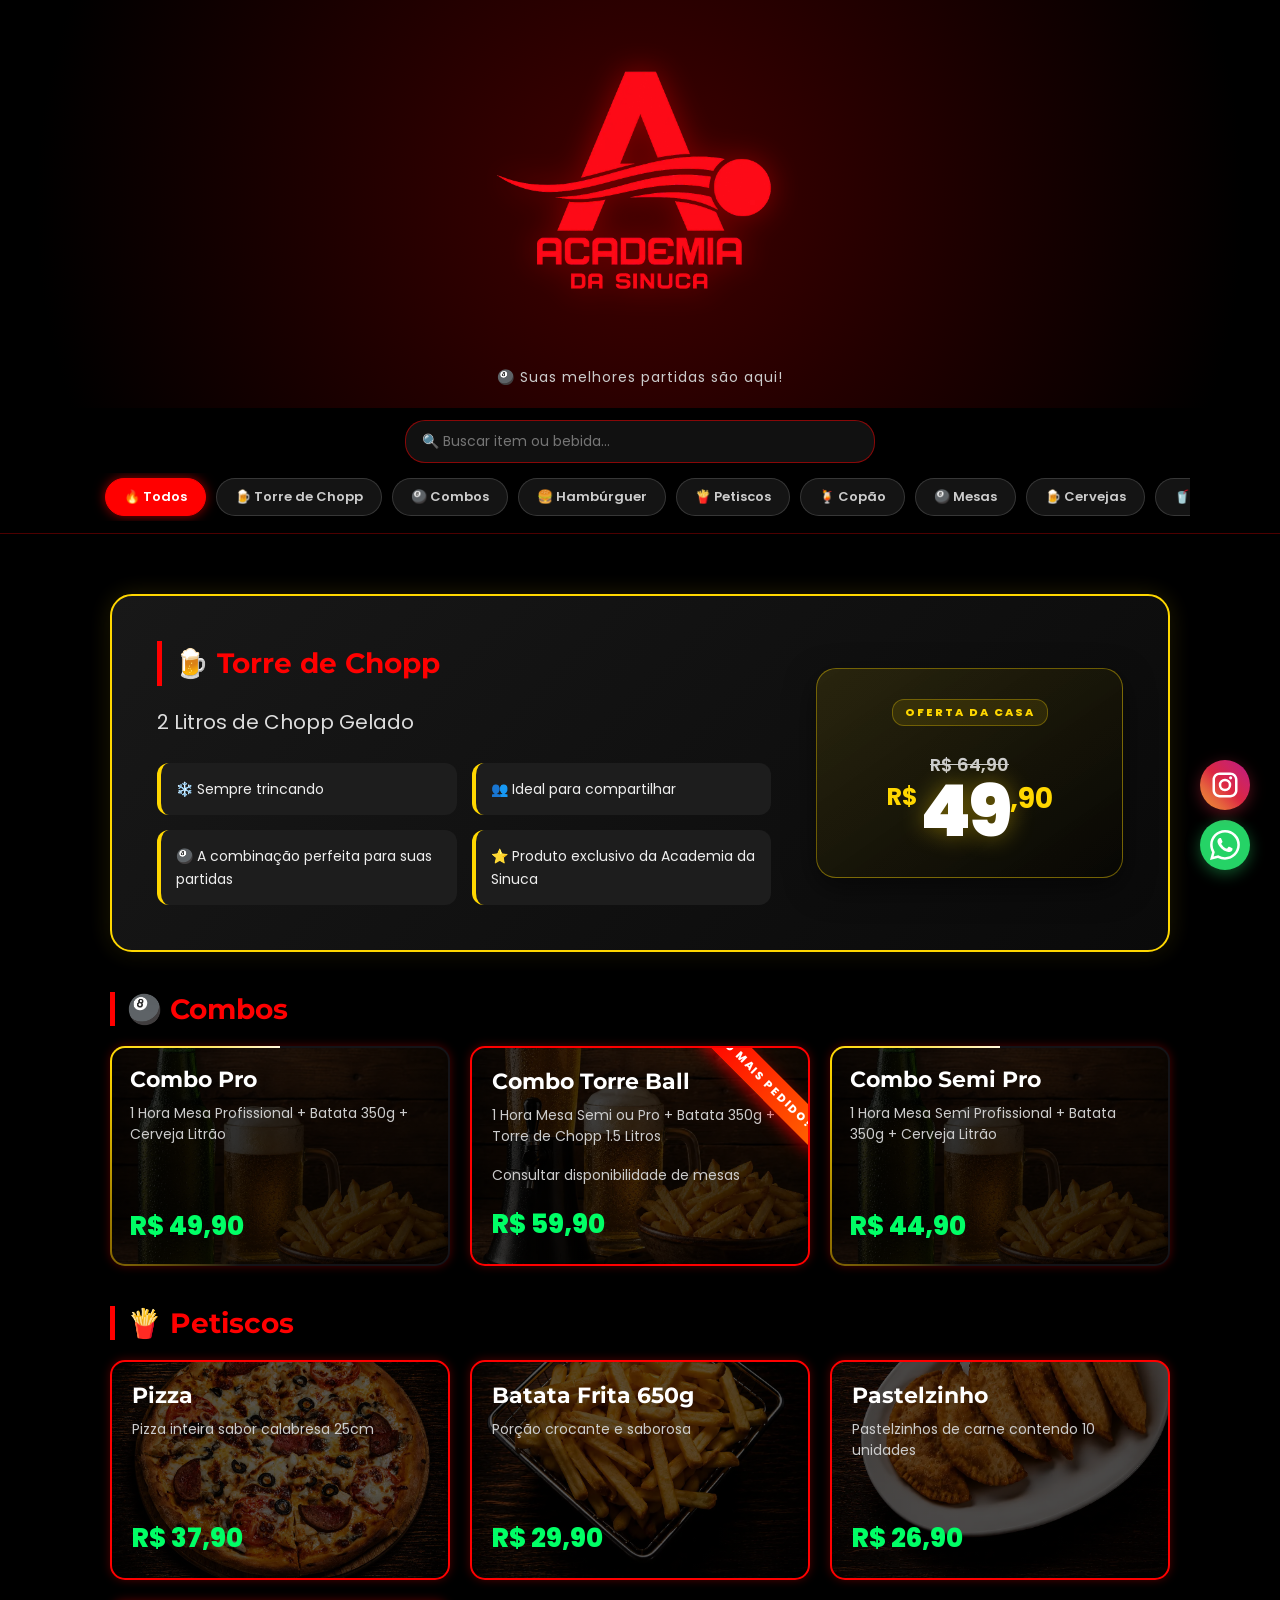
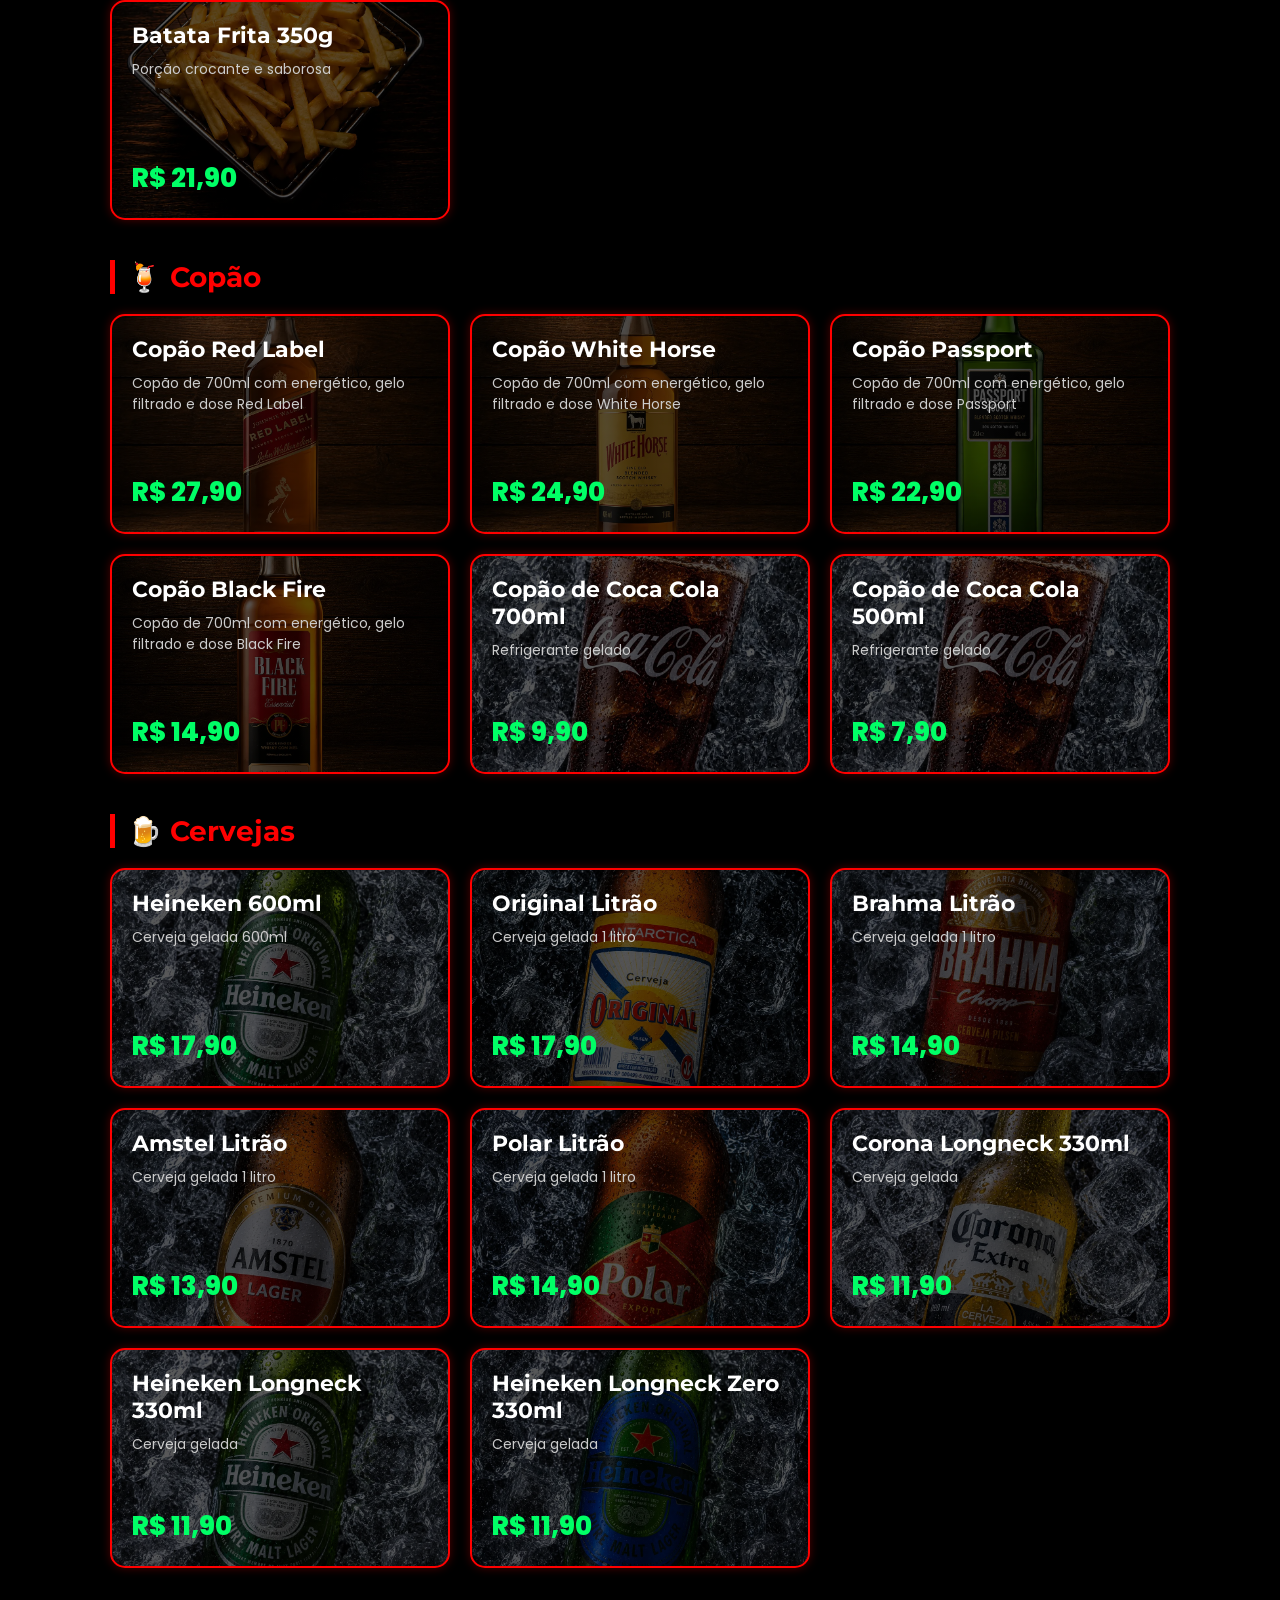
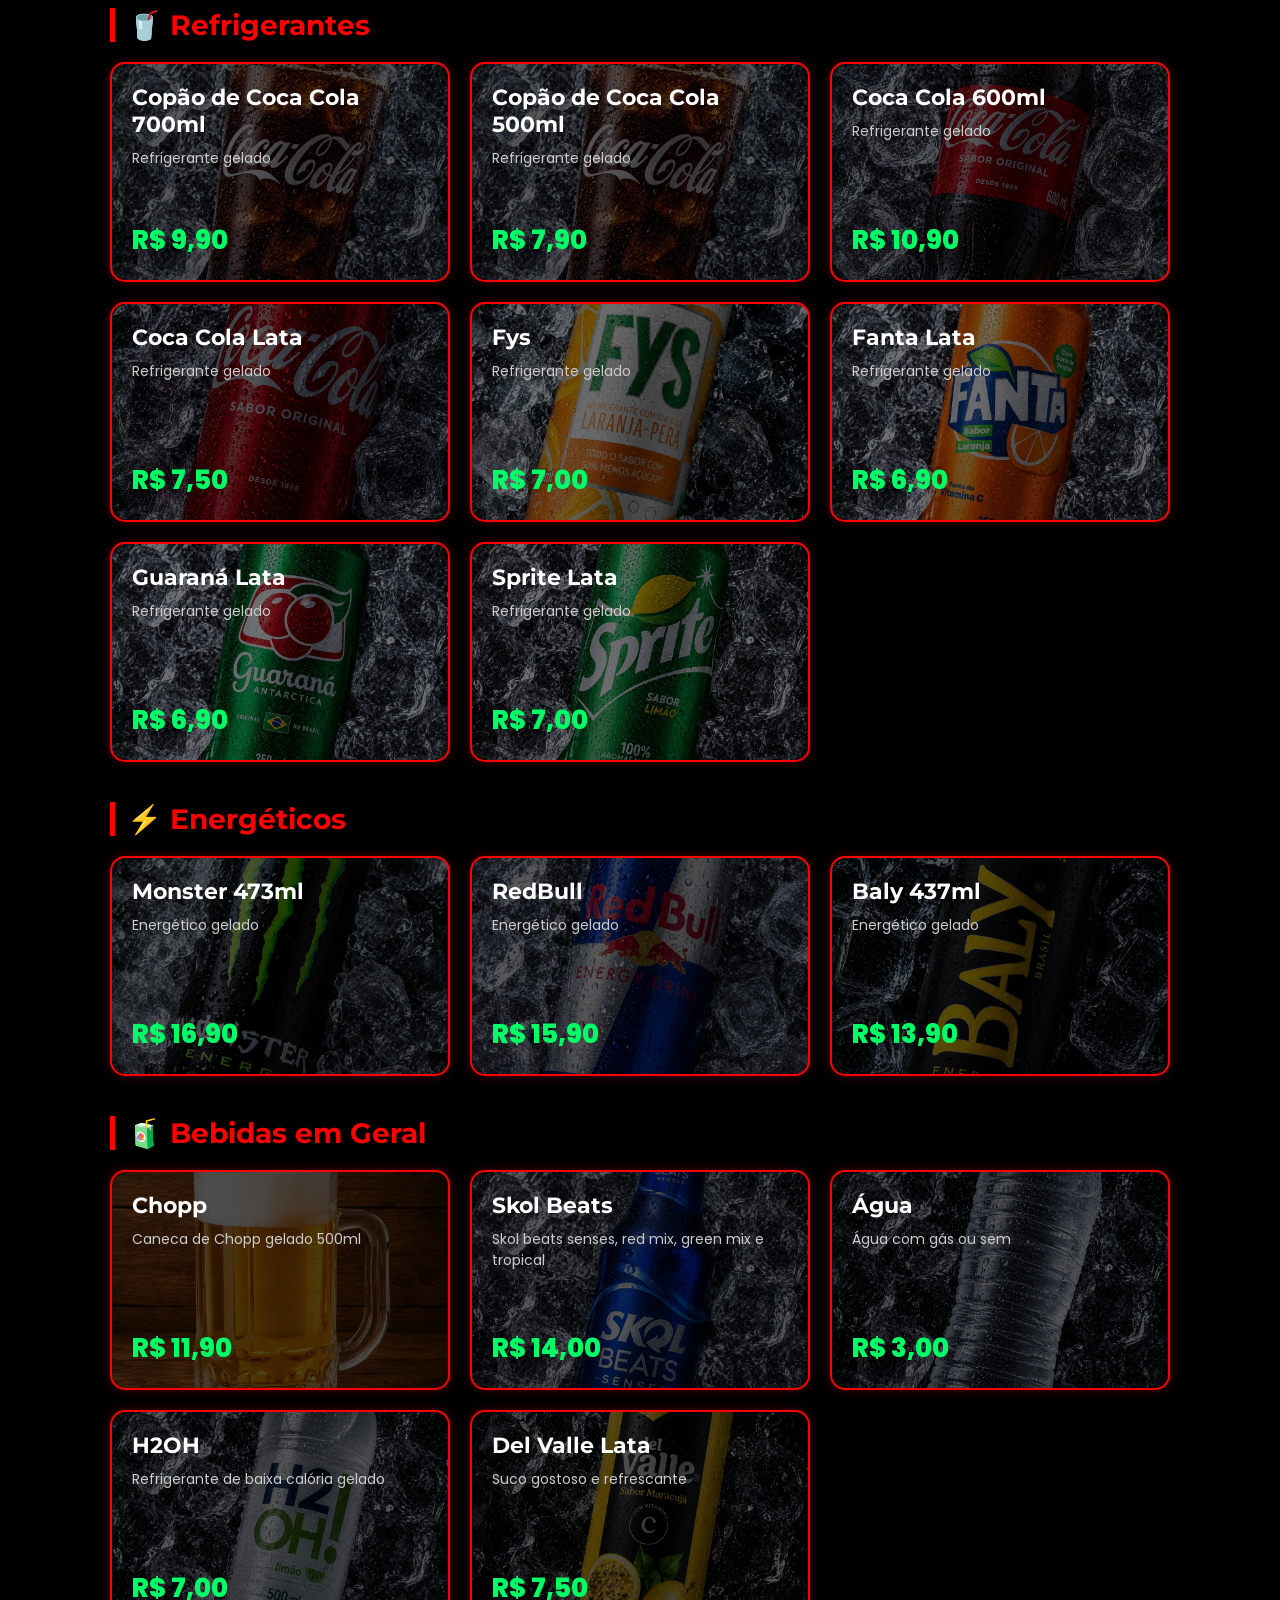
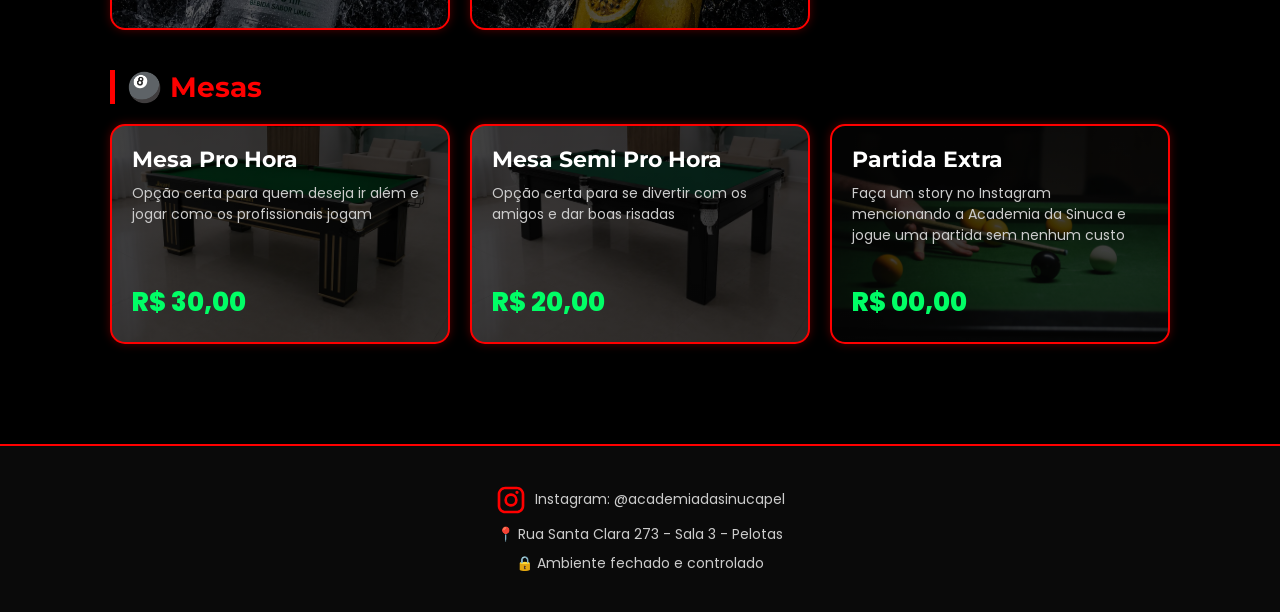
==== index.html @ 670c0808 "Update index.html" ====
<!DOCTYPE html>
<html lang="pt-BR">

<head>
  <meta charset="UTF-8" />
  <meta name="viewport" content="width=device-width, initial-scale=1.0" />
  <title>Academia da Sinuca - Cardápio Interativo</title>

  <link rel="icon" href="favicon.ico" type="image/x-icon">
  <link rel="stylesheet" href="style.css">

  <!-- Fonts -->
  <link rel="preconnect" href="https://fonts.googleapis.com">
  <link rel="preconnect" href="https://fonts.gstatic.com" crossorigin>
  <link href="https://fonts.googleapis.com/css2?family=Montserrat:wght@400;600;800;900&family=Poppins:wght@300;400;600;700&display=swap" rel="stylesheet">
</head>

<body>

  <!-- CABEÇALHO -->
  <header>
    <div class="logo">
      <img src="logo-academia.webp" alt="Logo Academia da Sinuca">
    </div>
    <p class="subtitulo">🎱 Suas melhores partidas são aqui!</p>
  </header>

  <!-- BARRA DE FILTROS E PESQUISA -->
  <div class="filtros-container">
    <div class="search-box">
      <input type="text" id="inputPesquisa" onkeyup="pesquisarCardapio()" placeholder="🔍 Buscar item ou bebida...">
    </div>

    <nav class="nav-categorias">
      <button class="nav-btn active" onclick="filtrarCategoria('todas', this)">🔥 Todos</button>
      <button class="nav-btn" onclick="filtrarCategoria('cat-torre', this)">🍺 Torre de Chopp</button>
      <button class="nav-btn" onclick="filtrarCategoria('cat-combos', this)">🎱 Combos</button>
      <button class="nav-btn" onclick="filtrarCategoria('cat-hamburguer', this)">🍔 Hambúrguer</button>
      <button class="nav-btn" onclick="filtrarCategoria('cat-petiscos', this)">🍟 Petiscos</button>
      <button class="nav-btn" onclick="filtrarCategoria('cat-copao', this)">🍹 Copão</button>
      <button class="nav-btn" onclick="filtrarCategoria('cat-mesas', this)">🎱 Mesas</button>
      <button class="nav-btn" onclick="filtrarCategoria('cat-cervejas', this)">🍺 Cervejas</button>
      <button class="nav-btn" onclick="filtrarCategoria('cat-refrigerantes', this)">🥤 Refrigerantes</button>
      <button class="nav-btn" onclick="filtrarCategoria('cat-energeticos', this)">⚡ Energéticos</button>
      <button class="nav-btn" onclick="filtrarCategoria('cat-bebidas', this)">🧃 Bebidas em Geral</button>
    </nav>
  </div>

  <!-- CONTEÚDO PRINCIPAL -->
  <div class="container">

    <!-- TORRE DE CHOPP -->
    <section class="categoria" id="cat-torre">
      <div class="torre-card">
        <!-- <div class="torre-faixa">LANÇAMENTO</div> -->

        <div class="torre-conteudo">
          <div class="torre-info">
            <h2 class="torre-titulo">🍺 Torre de Chopp</h2>
            <p class="torre-litros">2 Litros de Chopp Gelado</p>

            <div class="torre-beneficios">
              <div class="torre-item">❄️ Sempre trincando</div>
              <div class="torre-item">👥 Ideal para compartilhar</div>
              <div class="torre-item">🎱 A combinação perfeita para suas partidas</div>
              <div class="torre-item">⭐ Produto exclusivo da Academia da Sinuca</div>
            </div>
          </div>

          <div class="torre-lateral">
            <div class="torre-preco-box">
              <span class="preco-badge">OFERTA DA CASA</span>
              <span class="preco-antigo">R$ 64,90</span>
              <div class="torre-preco-valor">
                <small>R$</small>
                <strong>49</strong>
                <sup>,90</sup>
              </div>
            </div>
          </div>
        </div>
      </div>
    </section>

       <!-- COMBOS -->
    <section class="categoria" id="cat-combos">
      <h2>🎱 Combos</h2>
      <div class="cards">
        <div class="card animation combos">
          <h3>Combo Pro</h3>
          <p>1 Hora Mesa Profissional + Batata 350g + Cerveja Litrão</p>
          <div class="preco">R$ 49,90</div>
        </div>

         <div class="card animation combos-ball8">
          <div class="faixa-destaque">O MAIS PEDIDO!</div>
          <h3>Combo Torre Ball</h3>
          <p>1 Hora Mesa Semi ou Pro + Batata 350g + Torre de Chopp 1.5 Litros</p>
          <p>Consultar disponibilidade de mesas</p>
          <div class="preco">R$ 59,90</div>
        </div>

        <div class="card animation combos">
          <h3>Combo Semi Pro</h3>
          <p>1 Hora Mesa Semi Profissional + Batata 350g + Cerveja Litrão</p>
          <div class="preco">R$ 44,90</div>
        </div>
      </div>
    </section>
    
          <!-- SEÇÃO DESTAQUE: HAMBÚRGUER -->
    <!-- <section class="categoria hamburguer-destaque-card" id="cat-hamburguer"> -->
      <!-- <div class="hamburguer-faixa">LANÇAMENTO</div> -->
<!-- 
      <div class="hamburguer-conteudo">
        <div class="hamburguer-info">
          <h2 class="hamburguer-titulo">🍔 Hambúrguer</h2>
          <p class="hamburguer-subtitulo">Sabor Incomparável & Artesanal</p>

          <div class="hamburguer-beneficios">
            <div class="hamburguer-item">🥩 Blend 120g</div>
            <div class="hamburguer-item">🧀 Queijo Cheddar</div>
            <div class="hamburguer-item">🥫 Molho Especial</div>
          </div>
        </div>

        <div class="hamburguer-lateral">
          <div class="hamburguer-preco-box">
            <span class="preco-badge">TACADA CERTA</span>
            <div class="hamburguer-preco-valor">
              <small>R$</small>
              <strong>34</strong>
              <sup>,90</sup>
            </div>
          </div>
        </div>
      </div>
    </section> -->

    <!-- PETISCOS -->
    <section class="categoria" id="cat-petiscos">
      <h2>🍟 Petiscos</h2>
      <div class="cards">
        <div class="card pizza">
          <h3>Pizza</h3>
          <p>Pizza inteira sabor calabresa 25cm</p>
          <div class="preco">R$ 37,90</div>
        </div>
        <div class="card batata-650g">
          <h3>Batata Frita 650g</h3>
          <p>Porção crocante e saborosa</p>
          <div class="preco">R$ 29,90</div>
        </div>
        <div class="card pastelzinho">
          <h3>Pastelzinho</h3>
          <p>Pastelzinhos de carne contendo 10 unidades</p>
          <div class="preco">R$ 26,90</div>
        </div>
        <div class="card batata-350g">
          <h3>Batata Frita 350g</h3>
          <p>Porção crocante e saborosa</p>
          <div class="preco">R$ 21,90</div>
        </div>
      </div>
    </section>

    <!-- COPÃO -->
    <section class="categoria" id="cat-copao">
      <h2>🍹 Copão</h2>
      <div class="cards">
        <!-- <div class="card copao jackdaniels">
          <h3>Copão Jack Daniel's</h3>
          <p>Copão de 700ml com energético, gelo filtrado e dose Jack Daniel's</p>
          <div class="preco">R$ 28,90</div>
        </div> -->
        <div class="card copao redlabel">
          <h3>Copão Red Label</h3>
          <p>Copão de 700ml com energético, gelo filtrado e dose Red Label</p>
          <div class="preco">R$ 27,90</div>
        </div>
        <div class="card copao whitehourse">
          <h3>Copão White Horse</h3>
          <p>Copão de 700ml com energético, gelo filtrado e dose White Horse</p>
          <div class="preco">R$ 24,90</div>
        </div>
        <!-- <div class="card copao absolut">
          <h3>Copão Absolut</h3>
          <p>Copão de 700ml com energético, gelo filtrado e dose Absolut</p>
          <div class="preco">R$ 23,90</div>
        </div> -->
        <div class="card copao passport">
          <h3>Copão Passport</h3>
          <p>Copão de 700ml com energético, gelo filtrado e dose Passport</p>
          <div class="preco">R$ 22,90</div>
        </div>
        <div class="card copao blackfire">
          <h3>Copão Black Fire</h3>
          <p>Copão de 700ml com energético, gelo filtrado e dose Black Fire</p>
          <div class="preco">R$ 14,90</div>
        </div>
            <div class="card coca-cola-700ml">
          <h3>Copão de Coca Cola 700ml</h3>
          <p>Refrigerante gelado</p>
          <div class="preco">R$ 9,90</div>
        </div>
        <div class="card coca-cola-500ml">
          <h3>Copão de Coca Cola 500ml</h3>
          <p>Refrigerante gelado</p>
          <div class="preco">R$ 7,90</div>
        </div>
      </div>
    </section>

    <!-- CERVEJAS -->
    <section class="categoria" id="cat-cervejas">
      <h2>🍺 Cervejas</h2>
      <div class="cards">
        <div class="card cerveja-reineken">
          <h3>Heineken 600ml</h3>
          <p>Cerveja gelada 600ml</p>
          <div class="preco">R$ 17,90</div>
        </div>
        <div class="card cerveja-original">
          <h3>Original Litrão</h3>
          <p>Cerveja gelada 1 litro</p>
          <div class="preco">R$ 17,90</div>
        </div>
        <!-- <div class="card cerveja-bud">
          <h3>Budweiser Litrão</h3>
          <p>Cerveja gelada 1 litro</p>
          <div class="preco">R$ 18,90</div>
        </div> -->
        <div class="card cerveja-brahma">
          <h3>Brahma Litrão</h3>
          <p>Cerveja gelada 1 litro</p>
          <div class="preco">R$ 14,90</div>
        </div>
        <div class="card cerveja-amstel">
          <h3>Amstel Litrão</h3>
          <p>Cerveja gelada 1 litro</p>
          <div class="preco">R$ 13,90</div>
        </div>
        <div class="card cerveja-polar">
          <h3>Polar Litrão</h3>
          <p>Cerveja gelada 1 litro</p>
          <div class="preco">R$ 14,90</div>
        </div>
        <div class="card cerveja-corona">
          <h3>Corona Longneck 330ml</h3>
          <p>Cerveja gelada</p>
          <div class="preco">R$ 11,90</div>
        </div>
        <div class="card cerveja-heineken-long">
          <h3>Heineken Longneck 330ml</h3>
          <p>Cerveja gelada</p>
          <div class="preco">R$ 11,90</div>
        </div>
        <div class="card cerveja-heineken-long-zero">
          <h3>Heineken Longneck Zero 330ml</h3>
          <p>Cerveja gelada</p>
          <div class="preco">R$ 11,90</div>
        </div>
      </div>
    </section>

    <!-- REFRIGERANTES -->
    <section class="categoria" id="cat-refrigerantes">
      <h2>🥤 Refrigerantes</h2>
      <div class="cards">
         <div class="card coca-cola-700ml">
          <h3>Copão de Coca Cola 700ml</h3>
          <p>Refrigerante gelado</p>
          <div class="preco">R$ 9,90</div>
        </div>
        <div class="card coca-cola-500ml">
          <h3>Copão de Coca Cola 500ml</h3>
          <p>Refrigerante gelado</p>
          <div class="preco">R$ 7,90</div>
        </div>
        <div class="card coca-cola-600">
          <h3>Coca Cola 600ml</h3>
          <p>Refrigerante gelado</p>
          <div class="preco">R$ 10,90</div>
        </div>
        <div class="card coca-cola-lata">
          <h3>Coca Cola Lata</h3>
          <p>Refrigerante gelado</p>
          <div class="preco">R$ 7,50</div>
        </div>
        <div class="card fys">
          <h3>Fys</h3>
          <p>Refrigerante gelado</p>
          <div class="preco">R$ 7,00</div>
        </div>
        <!-- <div class="card pepsi">
          <h3>Pepsi Lata</h3>
          <p>Refrigerante gelado</p>
          <div class="preco">R$ 5,90</div>
        </div> -->
        <div class="card fanta">
          <h3>Fanta Lata</h3>
          <p>Refrigerante gelado</p>
          <div class="preco">R$ 6,90</div>
        </div>
        <div class="card guarana">
          <h3>Guaraná Lata</h3>
          <p>Refrigerante gelado</p>
          <div class="preco">R$ 6,90</div>
        </div>
        <div class="card sprite">
          <h3>Sprite Lata</h3>
          <p>Refrigerante gelado</p>
          <div class="preco">R$ 7,00</div>
        </div>
      </div>
    </section>

    <!-- ENERGÉTICOS -->
    <section class="categoria" id="cat-energeticos">
      <h2>⚡ Energéticos</h2>
      <div class="cards">
        <div class="card monster">
          <h3>Monster 473ml</h3>
          <p>Energético gelado</p>
          <div class="preco">R$ 16,90</div>
        </div>
        <div class="card redbull">
          <h3>RedBull</h3>
          <p>Energético gelado</p>
          <div class="preco">R$ 15,90</div>
        </div>
        <div class="card baly">
          <h3>Baly 437ml</h3>
          <p>Energético gelado</p>
          <div class="preco">R$ 13,90</div>
        </div>
      </div>
    </section>

    <!-- BEBIDAS EM GERAL -->
    <section class="categoria" id="cat-bebidas">
      <h2>🧃 Bebidas em Geral</h2>
      <div class="cards">
        <div class="card chopp">
          <h3>Chopp</h3>
          <p>Caneca de Chopp gelado 500ml</p>
          <div class="preco">R$ 11,90</div>
        </div>
        <div class="card beats">
          <h3>Skol Beats</h3>
          <p>Skol beats senses, red mix, green mix e tropical</p>
          <div class="preco">R$ 14,00</div>
        </div>
        <div class="card agua">
          <h3>Água</h3>
          <p>Água com gás ou sem</p>
          <div class="preco">R$ 3,00</div>
        </div>
        <div class="card h2oh">
          <h3>H2OH</h3>
          <p>Refrigerante de baixa calória gelado</p>
          <div class="preco">R$ 7,00</div>
        </div>
        <div class="card delvalle">
          <h3>Del Valle Lata</h3>
          <p>Suco gostoso e refrescante</p>
          <div class="preco">R$ 7,50</div>
        </div>
      </div>
    </section>



    <!-- MESAS -->
    <section class="categoria" id="cat-mesas">
      <h2>🎱 Mesas</h2>
      <div class="cards">
        <div class="card mesa-pro">
          <h3>Mesa Pro Hora</h3>
          <p>Opção certa para quem deseja ir além e jogar como os profissionais jogam</p>
          <div class="preco">R$ 30,00</div>
        </div>
        <div class="card mesa-semi">
          <h3>Mesa Semi Pro Hora</h3>
          <p>Opção certa para se divertir com os amigos e dar boas risadas</p>
          <div class="preco">R$ 20,00</div>
        </div>
        <div class="card extra">
          <h3>Partida Extra</h3>
          <p>Faça um story no Instagram mencionando a Academia da Sinuca e jogue uma partida sem nenhum custo</p>
          <div class="preco">R$ 00,00</div>
        </div>
      </div>
    </section>

  </div>

  <!-- BOTÕES FLUTUANTES -->
  <a href="https://wa.me/5553991839981" target="_blank" class="btn-whatsapp" title="Falar no WhatsApp">
    <svg xmlns="http://www.w3.org/2000/svg" width="30" height="30" fill="currentColor" viewBox="0 0 16 16">
      <path d="M13.601 2.326A7.854 7.854 0 0 0 7.994 0C3.627 0 .068 3.558.064 7.926c0 1.399.366 2.76 1.057 3.965L0 16l4.204-1.102a7.933 7.933 0 0 0 3.79.965h.004c4.368 0 7.926-3.558 7.93-7.93A7.898 7.898 0 0 0 13.6 2.326zM7.994 14.521a6.573 6.573 0 0 1-3.356-.92l-.24-.144-2.494.654.666-2.433-.156-.251a6.56 6.56 0 0 1-1.007-3.505c0-3.626 2.957-6.584 6.591-6.584a6.56 6.56 0 0 1 4.66 1.931 6.557 6.557 0 0 1 1.928 4.66c-.004 3.639-2.961 6.592-6.592 6.592zm3.615-4.934c-.197-.099-1.17-.578-1.353-.646-.182-.065-.315-.099-.445.099-.133.197-.513.646-.627.775-.114.133-.232.148-.43.05-.197-.1-.836-.308-1.592-.985-.59-.525-.985-1.175-1.103-1.372-.114-.198-.011-.304.088-.403.087-.088.197-.232.296-.346.1-.114.133-.198.198-.33.065-.134.034-.248-.015-.347-.05-.099-.445-1.076-.612-1.47-.16-.389-.323-.335-.445-.34-.114-.007-.247-.007-.38-.007a.729.729 0 0 0-.529.247c-.182.198-.691.677-.691 1.654 0 .977.71 1.916.81 2.049.098.133 1.394 2.132 3.383 2.992.47.205.84.326 1.129.418.475.152.904.129 1.246.08.38-.058 1.17-.478 1.338-.94.166-.462.166-.856.116-.94-.05-.083-.182-.148-.38-.247z" />
    </svg>
  </a>

  <a href="https://instagram.com/academiadasinucapel" target="_blank" class="btn-instagram" title="Siga no Instagram">
    <svg xmlns="http://www.w3.org/2000/svg" width="30" height="30" fill="currentColor" viewBox="0 0 24 24">
      <path d="M7.75 2C4.57 2 2 4.57 2 7.75v8.5C2 19.43 4.57 22 7.75 22h8.5C19.43 22 22 19.43 22 16.25v-8.5C22 4.57 19.43 2 16.25 2h-8.5zm0 2h8.5C18.33 4 20 5.67 20 7.75v8.5C20 18.33 18.33 20 16.25 20h-8.5C5.67 20 4 18.33 4 16.25v-8.5C4 5.67 5.67 4 7.75 4zm8.75 1a1.25 1.25 0 100 2.5 1.25 1.25 0 000-2.5zM12 7a5 5 0 100 10 5 5 0 000-10zm0 2a3 3 0 110 6 3 3 0 010-6z" />
    </svg>
  </a>

  <button onclick="voltaAoTopo()" id="btnTopo" title="Voltar ao topo">▲</button>

  <!-- RODAPÉ -->
  <footer>
    <p class="instagram">
      <a href="https://instagram.com/academiadasinucapel" target="_blank">
        <svg xmlns="http://www.w3.org/2000/svg" width="32" height="32" fill="#ff0000" viewBox="0 0 24 24">
          <path d="M7.75 2C4.57 2 2 4.57 2 7.75v8.5C2 19.43 4.57 22 7.75 22h8.5C19.43 22 22 19.43 22 16.25v-8.5C22 4.57 19.43 2 16.25 2h-8.5zm0 2h8.5C18.33 4 20 5.67 20 7.75v8.5C20 18.33 18.33 20 16.25 20h-8.5C5.67 20 4 18.33 4 16.25v-8.5C4 5.67 5.67 4 7.75 4zm8.75 1a1.25 1.25 0 100 2.5 1.25 1.25 0 000-2.5zM12 7a5 5 0 100 10 5 5 0 000-10zm0 2a3 3 0 110 6 3 3 0 010-6z" />
        </svg>
      </a>
      Instagram: @academiadasinucapel
    </p>
    <p>📍 Rua Santa Clara 273 - Sala 3 - Pelotas</p>
    <p>🔒 Ambiente fechado e controlado</p>
  </footer>

  <script src="main.js"></script>
</body>

</html>
---- style.css ----
/* ===========================
   RESET & VARIÁVEIS
=========================== */
* {
  margin: 0;
  padding: 0;
  box-sizing: border-box;
  font-family: 'Poppins', Arial, sans-serif;
}

:root {
  --bg-dark: #000000;
  --bg-card: #141418;
  --vermelho-brand: #ff0000;
  --vermelho-hover: #cc0000;
  --verde-preco: #00ff66;
  --verde-whatsapp: #25d366;
  --ouro: #FFD700;
  --texto-principal: #ffffff;
  --texto-secundario: #ccc;
}

body {
  color: var(--texto-principal);
  background: var(--bg-dark);
  min-height: 100vh;
  overflow-x: hidden;
}

/* ===========================
   HEADER & LOGO
=========================== */
header {
  padding: 30px 15px 20px;
  text-align: center;
  background: radial-gradient(circle, rgba(255, 0, 0, 0.25) 0%, rgba(0, 0, 0, 1) 90%);
}

.logo img {
  width: 100%;
  max-width: 320px;
  height: auto;
  filter: drop-shadow(0 0 15px rgba(255, 0, 0, 0.4));
}

.subtitulo {
  margin-top: 10px;
  font-size: 14px;
  color: var(--texto-secundario);
  letter-spacing: 1px;
}

/* ===========================
   BARRA DE BUSCA & NAVEGAÇÃO DE CATEGORIAS
=========================== */
.filtros-container {
  position: sticky;
  top: 0;
  z-index: 100;
  background: rgba(0, 0, 0, 0.92);
  backdrop-filter: blur(10px);
  border-bottom: 1px solid rgba(255, 0, 0, 0.3);
  padding: 12px 0;
}

.search-box {
  max-width: 500px;
  margin: 0 auto 10px;
  padding: 0 15px;
}

.search-box input {
  width: 100%;
  padding: 10px 16px;
  border-radius: 20px;
  border: 1px solid rgba(255, 0, 0, 0.5);
  background: #111;
  color: #fff;
  font-size: 14px;
  outline: none;
  transition: border-color 0.3s;
}

.search-box input:focus {
  border-color: var(--vermelho-brand);
  box-shadow: 0 0 10px rgba(255, 0, 0, 0.5);
}

.nav-categorias {
  display: flex;
  gap: 10px;
  overflow-x: auto;
  padding: 5px 15px;
  max-width: 1100px;
  margin: 0 auto;
  scrollbar-width: none;
}

.nav-categorias::-webkit-scrollbar {
  display: none;
}

.nav-btn {
  background: rgba(255, 255, 255, 0.08);
  border: 1px solid rgba(255, 255, 255, 0.15);
  color: #ccc;
  padding: 8px 18px;
  border-radius: 20px;
  font-weight: 600;
  font-size: 13px;
  white-space: nowrap;
  cursor: pointer;
  transition: all 0.3s ease;
}

.nav-btn.active,
.nav-btn:hover {
  background: var(--vermelho-brand);
  color: #fff;
  border-color: var(--vermelho-brand);
  box-shadow: 0 0 12px rgba(255, 0, 0, 0.6);
}

/* ===========================
   LAYOUT CONTAINER E CATEGORIAS
=========================== */
.container {
  width: 100%;
  max-width: 1100px;
  margin: 0 auto;
  padding: 20px;
}

.categoria {
  margin-bottom: 40px;
}

.categoria h2 {
  color: var(--vermelho-brand);
  margin-bottom: 20px;
  border-left: 5px solid var(--vermelho-brand);
  padding-left: 12px;
  font-size: 28px;
  font-family: 'Montserrat', sans-serif;
}

/* ===========================
   GRID DE CARDS PADRÃO
=========================== */
.cards {
  display: grid;
  grid-template-columns: repeat(auto-fit, minmax(260px, 1fr));
  gap: 20px;
  align-items: stretch;
}

.card {
  position: relative;
  display: flex;
  flex-direction: column;
  justify-content: space-between;
  width: 100%;
  min-height: 220px;
  border: 2px solid var(--vermelho-brand);
  border-radius: 15px;
  padding: 20px;
  box-shadow: 0 0 10px rgba(255, 0, 0, 0.3);
  transition: all 0.3s ease;
}

.card:hover {
  transform: translateY(-5px);
  box-shadow: 0 0 20px rgba(255, 0, 0, 0.8);
}

.card h3 {
  color: #fff;
  margin-bottom: 10px;
  font-size: 22px;
  font-family: 'Montserrat', sans-serif;
}

.card p {
  color: var(--texto-secundario);
  margin-bottom: 15px;
  line-height: 1.5;
  font-size: 14px;
  flex-grow: 1;
}

.preco {
  font-size: 26px;
  font-weight: 800;
  color: var(--verde-preco);
}

/* ===========================
   ANIMAÇÕES & COMBOS
=========================== */
.animation {
  animation: pulsar 2s ease-in-out infinite;
}

@keyframes pulsar {
  0% {
    transform: scale(1);
    box-shadow: 0 4px 12px rgba(255, 0, 0, 0.3);
  }
  50% {
    transform: scale(1.02);
    box-shadow: 0 8px 24px rgba(255, 0, 0, 0.7);
  }
  100% {
    transform: scale(1);
    box-shadow: 0 4px 12px rgba(255, 0, 0, 0.3);
  }
}

.combos {
  position: relative;
  overflow: hidden;
  border-radius: 15px;
  border: none;
  background: #141418;
}

.combos::before {
  content: "";
  position: absolute;
  top: -50%;
  left: -50%;
  width: 200%;
  height: 200%;
  background: conic-gradient(
    transparent 0deg,
    transparent 200deg,
    #8B6B00 240deg,
    #FFD700 300deg,
    #FFF8DC 360deg
  );
  animation: girar 4s linear infinite;
  z-index: 1;
}

.combos::after {
  content: "";
  position: absolute;
  inset: 2px;
  border-radius: 13px;
  background-image: linear-gradient(rgba(0, 0, 0, 0.8), rgba(0, 0, 0, 0.8)), url('img-19.webp');
  background-size: cover;
  background-position: center;
  z-index: 2;
}

.combos-ball8 { 
  background: linear-gradient(rgba(202, 193, 193, 0.1), rgba(221, 217, 217, 0.1)), url('img-43.webp') center 20%/cover no-repeat; 
  overflow: hidden; 
}

.combos > * {
  position: relative;
  z-index: 3;
}

@keyframes girar {
  from {
    transform: rotate(0deg);
  }
  to {
    transform: rotate(360deg);
  }
}

/* ===========================
   DESTAQUE "O MAIS PEDIDO" (CARD)
=========================== */
.faixa-destaque {
  position: absolute;
  top: 22px;
  right: -40px;
  width: 160px;
  text-align: center;
  background: linear-gradient(90deg, var(--vermelho-brand), #ff6600);
  color: #fff;
  font-size: 11px;
  font-weight: 800;
  letter-spacing: 1.5px;
  text-transform: uppercase;
  padding: 6px 0;
  transform: rotate(45deg);
  box-shadow: 0 5px 15px rgba(255, 0, 0, 0.6);
  z-index: 10;
}

/* ===========================
   TORRE DE CHOPP
=========================== */
.torre-card {
  position: relative;
  overflow: hidden;
  width: 100%;
  margin: 40px 0;
  background: linear-gradient(135deg, #181818, #0a0a0a);
  border: 2px solid var(--ouro);
  border-radius: 22px;
  box-shadow: 0 15px 40px rgba(0, 0, 0, .45), 0 0 25px rgba(255, 215, 0, .15);
  line-height: 1.6;
}

.torre-conteudo {
  display: grid;
  grid-template-columns: 2fr 1fr;
  gap: 45px;
  padding: 45px;
}

.torre-titulo {
  color: var(--ouro);
  font-size: 38px;
  font-family: 'Montserrat', sans-serif;
  margin-bottom: 10px;
}

.torre-litros {
  color: #ddd;
  font-size: 20px;
  margin-bottom: 25px;
}

.torre-beneficios {
  display: grid;
  grid-template-columns: repeat(2, 1fr);
  gap: 15px;
}

.torre-item {
  background: #1d1d1d;
  border-left: 4px solid var(--ouro);
  border-radius: 12px;
  padding: 15px;
  color: #eee;
  font-size: 14px;
  transition: .3s;
}

.torre-item:hover {
  transform: translateY(-4px);
  background: #262626;
}

.torre-lateral {
  display: flex;
  flex-direction: column;
  justify-content: center;
}

.torre-preco-box {
  display: flex;
  flex-direction: column;
  align-items: center;
  justify-content: center;
  padding: 30px 20px;
  border-radius: 20px;
  background: rgba(255, 215, 0, 0.03);
  background-image: linear-gradient(145deg, rgba(255, 215, 0, 0.08) 0%, rgba(0, 0, 0, 0.6) 100%);
  border: 1px solid rgba(255, 215, 0, 0.4);
  box-shadow: 0 10px 30px rgba(0, 0, 0, 0.5);
  transition: all 0.4s ease;
}

.torre-preco-box:hover {
  border-color: var(--ouro);
  box-shadow: 0 12px 35px rgba(255, 215, 0, 0.25);
  transform: translateY(-4px);
}

.preco-badge {
  color: var(--ouro);
  font-size: 11px;
  font-weight: 800;
  letter-spacing: 2px;
  text-transform: uppercase;
  padding: 4px 12px;
  background: rgba(255, 215, 0, 0.1);
  border: 1px solid rgba(255, 215, 0, 0.3);
  border-radius: 12px;
  margin-bottom: 15px;
}

.preco-antigo {
  text-decoration: line-through;
  color: var(--texto-secundario);
  font-size: 18px;
  font-weight: 600;
  margin-top: 10px;
  margin-bottom: -5px;
}

.torre-preco-valor {
  display: flex;
  justify-content: center;
  align-items: flex-start;
  color: #fff;
  line-height: 1;
}

.torre-preco-valor small {
  font-size: 24px;
  font-weight: 700;
  margin-top: 10px;
  margin-right: 2px;
  color: var(--ouro);
}

.torre-preco-valor strong {
  font-size: 72px;
  font-weight: 900;
  letter-spacing: -2px;
  color: #ffffff;
  text-shadow: 0 0 25px rgba(255, 215, 0, 0.4);
}

.torre-preco-valor sup {
  font-size: 28px;
  font-weight: 700;
  margin-top: 10px;
  color: var(--ouro);
}

/* ===========================
   DESTAQUE HAMBÚRGUER (NOVIDADE)
=========================== */
.hamburguer-destaque-card {
  position: relative;
  overflow: hidden;
  width: 100%;
  margin: 40px 0;
  background: linear-gradient(135deg, #181818, #0a0a0a);
  border: 2px solid #ff0000;
  border-radius: 22px;
  box-shadow: 0 15px 40px rgba(0, 0, 0, .45), 0 0 25px rgba(255, 0, 0, .2);
  line-height: 1.6;
}

.hamburguer-conteudo {
  display: grid;
  grid-template-columns: 2fr 1fr;
  gap: 45px;
  padding: 45px;
}

.hamburguer-titulo {
  color: #ff3333;
  font-size: 42px;
  margin-bottom: 10px;
}

.hamburguer-subtitulo {
  color: #ddd;
  font-size: 22px;
  margin-bottom: 30px;
}

.hamburguer-beneficios {
  display: grid;
  grid-template-columns: repeat(2, 1fr);
  gap: 15px;
}

.hamburguer-item {
  background: #1d1d1d;
  border-left: 4px solid #ff0000;
  border-radius: 12px;
  padding: 18px;
  color: #eee;
  font-size: 16px;
  transition: .3s;
}

.hamburguer-item:hover {
  transform: translateY(-4px);
  background: #262626;
}

.hamburguer-lateral {
  display: flex;
  flex-direction: column;
  justify-content: center;
}

.hamburguer-preco-box {
  display: flex;
  flex-direction: column;
  align-items: center;
  justify-content: center;
  padding: 30px 20px;
  border-radius: 20px;
  background: rgba(255, 0, 0, 0.03);
  background-image: linear-gradient(145deg, rgba(255, 0, 0, 0.08) 0%, rgba(0, 0, 0, 0.6) 100%);
  border: 1px solid rgba(255, 0, 0, 0.4);
  box-shadow: 0 10px 30px rgba(0, 0, 0, 0.5), inset 0 1px 0 rgba(255, 255, 255, 0.1);
  position: relative;
  backdrop-filter: blur(5px);
  transition: all 0.4s ease;
}

.hamburguer-preco-box:hover {
  border-color: #ff0000;
  box-shadow: 0 12px 35px rgba(255, 0, 0, 0.3), inset 0 1px 0 rgba(255, 255, 255, 0.2);
  transform: translateY(-4px);
}

.hamburguer-preco-valor {
  display: flex;
  justify-content: center;
  align-items: flex-start;
  color: #fff;
  line-height: 1;
  margin-bottom: 20px;
}

.hamburguer-preco-valor small {
  font-size: 24px;
  font-weight: 700;
  margin-top: 10px;
  margin-right: 2px;
  color: #00ff66;
}

.hamburguer-preco-valor strong {
  font-size: 76px;
  font-weight: 900;
  letter-spacing: -2px;
  color: #ffffff;
  text-shadow: 0 0 25px rgba(255, 0, 0, 0.4);
}

.hamburguer-preco-valor sup {
  font-size: 28px;
  font-weight: 700;
  margin-top: 10px;
  color: #00ff66;
}

/* ===========================
   IMAGENS DE FUNDO DOS CARDS E COMBOS
=========================== */
.combos-ball8 { 
  background: linear-gradient(rgba(0, 0, 0, 0.75), rgba(0, 0, 0, 0.75)), url('img-43.webp') center 60%/cover no-repeat; 
  overflow: hidden; 
}

.batata-650g, .batata-350g { background: linear-gradient(rgba(0, 0, 0, 0.65), rgba(0, 0, 0, 0.65)), url('img-1.webp') center 65%/cover no-repeat; }
.pizza { background: linear-gradient(rgba(0, 0, 0, 0.65), rgba(0, 0, 0, 0.65)), url('img-18.webp') center 65%/cover no-repeat; }
.croquete { background: linear-gradient(rgba(0, 0, 0, 0.65), rgba(0, 0, 0, 0.65)), url('img-34.webp') center 65%/cover no-repeat; }
.pastelzinho { background: linear-gradient(rgba(0, 0, 0, 0.65), rgba(0, 0, 0, 0.65)), url('img-3.webp') center 80%/cover no-repeat; }
.cerveja-reineken, .cerveja-heineken-long { background: linear-gradient(rgba(0, 0, 0, 0.65), rgba(0, 0, 0, 0.65)), url('img-6.webp') center 60%/cover no-repeat; }
.cerveja-heineken-long-zero { background: linear-gradient(rgba(0, 0, 0, 0.65), rgba(0, 0, 0, 0.65)), url('img-33.webp') center 60%/cover no-repeat; }
.cerveja-original { background: linear-gradient(rgba(0, 0, 0, 0.65), rgba(0, 0, 0, 0.65)), url('img-35.webp') center 60%/cover no-repeat; }
.cerveja-bud, .cerveja-bud-long { background: linear-gradient(rgba(0, 0, 0, 0.65), rgba(0, 0, 0, 0.65)), url('img-7.webp') center 80%/cover no-repeat; }
.cerveja-brahma { background: linear-gradient(rgba(0, 0, 0, 0.65), rgba(0, 0, 0, 0.65)), url('img-12.webp') center 80%/cover no-repeat; }
.cerveja-amstel { background: linear-gradient(rgba(0, 0, 0, 0.65), rgba(0, 0, 0, 0.65)), url('img-13.webp') center/cover no-repeat; }
.cerveja-polar { background: linear-gradient(rgba(0, 0, 0, 0.65), rgba(0, 0, 0, 0.65)), url('img-14.webp') center/cover no-repeat; }
.cerveja-corona { background: linear-gradient(rgba(0, 0, 0, 0.65), rgba(0, 0, 0, 0.65)), url('img-8.webp') 40% 45%/cover no-repeat; }
.coca-cola-600 { background: linear-gradient(rgba(0, 0, 0, 0.65), rgba(0, 0, 0, 0.65)), url('img-9.webp') center/cover no-repeat; }
.coca-cola-lata { background: linear-gradient(rgba(0, 0, 0, 0.65), rgba(0, 0, 0, 0.65)), url('img-10.webp') center/cover no-repeat; }
.coca-cola-700ml, .coca-cola-500ml { background: linear-gradient(rgba(0, 0, 0, 0.65), rgba(0, 0, 0, 0.65)), url('img-44.webp') center/cover no-repeat; }
.fys { background: linear-gradient(rgba(0, 0, 0, 0.55), rgba(0, 0, 0, 0.55)), url('img-32.webp') center 50%/cover no-repeat; }
.pepsi { background: linear-gradient(rgba(0, 0, 0, 0.55), rgba(0, 0, 0, 0.55)), url('img-20.webp') center 50%/cover no-repeat; }
.fanta { background: linear-gradient(rgba(0, 0, 0, 0.55), rgba(0, 0, 0, 0.55)), url('img-22.webp') center 50%/cover no-repeat; }
.guarana { background: linear-gradient(rgba(0, 0, 0, 0.55), rgba(0, 0, 0, 0.55)), url('img-21.webp') center 50%/cover no-repeat; }
.sprite { background: linear-gradient(rgba(0, 0, 0, 0.55), rgba(0, 0, 0, 0.55)), url('img-23.webp') center 50%/cover no-repeat; }
.redbull { background: linear-gradient(rgba(0, 0, 0, 0.65), rgba(0, 0, 0, 0.65)), url('img-5.webp') center/cover no-repeat; }
.monster { background: linear-gradient(rgba(0, 0, 0, 0.65), rgba(0, 0, 0, 0.65)), url('img-4.webp') center/cover no-repeat; }
.baly { background: linear-gradient(rgba(0, 0, 0, 0.65), rgba(0, 0, 0, 0.65)), url('img-17.webp') center 50%/cover no-repeat; }
.jackdaniels { background: linear-gradient(rgba(0, 0, 0, 0.65), rgba(0, 0, 0, 0.65)), url('img-36.webp') center 50%/cover no-repeat; }
.redlabel { background: linear-gradient(rgba(0, 0, 0, 0.65), rgba(0, 0, 0, 0.65)), url('img-37.webp') center 50%/cover no-repeat; }
.whitehourse { background: linear-gradient(rgba(0, 0, 0, 0.65), rgba(0, 0, 0, 0.65)), url('img-38.webp') center 50%/cover no-repeat; }
.absolut { background: linear-gradient(rgba(0, 0, 0, 0.65), rgba(0, 0, 0, 0.65)), url('img-39.webp') center 50%/cover no-repeat; }
.passport { background: linear-gradient(rgba(0, 0, 0, 0.65), rgba(0, 0, 0, 0.65)), url('img-40.webp') center 50%/cover no-repeat; }
.blackfire { background: linear-gradient(rgba(0, 0, 0, 0.65), rgba(0, 0, 0, 0.65)), url('img-41.webp') center 50%/cover no-repeat; }
.chopp { background: linear-gradient(rgba(0, 0, 0, 0.7), rgba(0, 0, 0, 0.7)), url('img-30.webp') center 50%/cover no-repeat; }
.beats { background: linear-gradient(rgba(0, 0, 0, 0.65), rgba(0, 0, 0, 0.65)), url('img-24.webp') center 50%/cover no-repeat; }
.agua { background: linear-gradient(rgba(0, 0, 0, 0.65), rgba(0, 0, 0, 0.65)), url('img-28.webp') center 50%/cover no-repeat; }
.h2oh { background: linear-gradient(rgba(0, 0, 0, 0.65), rgba(0, 0, 0, 0.65)), url('img-27.webp') center 50%/cover no-repeat; }
.delvalle { background: linear-gradient(rgba(0, 0, 0, 0.65), rgba(0, 0, 0, 0.65)), url('img-29.webp') center 50%/cover no-repeat; }
.mesa-semi { background: linear-gradient(rgba(0, 0, 0, 0.75), rgba(0, 0, 0, 0.75)), url('img-11.webp') center 65%/cover no-repeat; }
.mesa-pro { background: linear-gradient(rgba(0, 0, 0, 0.75), rgba(0, 0, 0, 0.75)), url('img-16.webp') center 60%/cover no-repeat; }
.extra { background: linear-gradient(rgba(0, 0, 0, 0.75), rgba(0, 0, 0, 0.75)), url('img-31.webp') center 60%/cover no-repeat; }

/* ===========================
   BOTÕES FLUTUANTES 
=========================== */
.btn-whatsapp {
  position: fixed;
  bottom: 30px;
  right: 30px;
  z-index: 99;
  width: 50px;
  height: 50px;
  border-radius: 50%;
  background: var(--verde-whatsapp);
  color: white;
  display: flex;
  align-items: center;
  justify-content: center;
  box-shadow: 0 4px 15px rgba(37, 211, 102, 0.4);
  transition: all 0.3s ease;
  text-decoration: none;
  animation: flutuarPulso 3s ease-in-out infinite;
}

.btn-whatsapp:hover {
  transform: translateY(-3px) scale(1.1);
  box-shadow: 0 6px 20px rgba(37, 211, 102, 0.8);
  animation-play-state: paused;
}

.btn-instagram {
  position: fixed;
  bottom: 90px;
  right: 30px;
  z-index: 99;
  width: 50px;
  height: 50px;
  border-radius: 50%;
  background: linear-gradient(45deg, #f09433 0%, #e6683c 25%, #dc2743 50%, #cc2366 75%, #bc1888 100%);
  color: white;
  display: flex;
  align-items: center;
  justify-content: center;
  box-shadow: 0 4px 15px rgba(220, 39, 67, 0.4);
  transition: all 0.3s ease;
  text-decoration: none;
  animation: flutuarPulso 3s ease-in-out infinite 0.5s;
}

.btn-instagram:hover {
  transform: translateY(-3px) scale(1.1);
  box-shadow: 0 6px 20px rgba(220, 39, 67, 0.8);
  animation-play-state: paused;
}

@keyframes flutuarPulso {
  0%, 100% {
    transform: translateY(0) scale(1);
  }
  50% {
    transform: translateY(-6px) scale(1.05);
  }
}

/* ===========================
   BOTÃO VOLTAR AO TOPO
=========================== */
#btnTopo {
  display: none;
  align-items: center;
  justify-content: center;
  position: fixed;
  bottom: 150px;
  right: 30px;
  z-index: 99;
  width: 50px;
  height: 50px;
  border-radius: 50%;
  border: 1px solid var(--vermelho-brand);
  outline: none;
  background: rgba(20, 0, 0, 0.85);
  color: white;
  font-size: 22px;
  font-weight: bold;
  line-height: 1;
  padding: 0;
  margin: 0;
  cursor: pointer;
  box-shadow: 0 4px 15px rgba(255, 0, 0, 0.4);
  transition: all 0.3s ease;
  backdrop-filter: blur(5px);
}

#btnTopo:hover {
  transform: translateY(-3px);
  background: var(--vermelho-brand);
  box-shadow: 0 6px 20px rgba(255, 0, 0, 0.8);
}

/* ===========================
   FOOTER
=========================== */
footer {
  text-align: center;
  padding: 30px 20px;
  background: #0a0a0a;
  margin-top: 40px;
  border-top: 2px solid var(--vermelho-brand);
}

footer p {
  margin: 8px 0;
  color: var(--texto-secundario);
  font-size: 14px;
}

.instagram {
  display: flex;
  align-items: center;
  justify-content: center;
  gap: 8px;
}

.instagram a {
  display: flex;
  align-items: center;
}

/* ===========================
   MEDIA QUERIES (RESPONSIVIDADE)
=========================== */
@media (max-width: 900px) {
  /* Alinhamento no tablet (aplicado à Torre e ao Hambúrguer) */
  .torre-conteudo,
  .hamburguer-conteudo {
    grid-template-columns: 1fr;
    gap: 30px;
  }

  .torre-lateral,
  .hamburguer-lateral {
    margin-top: 10px;
  }
}

@media (max-width: 600px) {
  .container {
    padding: 15px;
  }

  .categoria h2 {
    font-size: 22px;
  }

  /* Ajustes Estruturais para Mobile (Torre e Hambúrguer) */
  .torre-conteudo,
  .hamburguer-conteudo {
    padding: 25px 15px;
    gap: 20px;
  }

  .torre-faixa,
  .hamburguer-faixa {
    width: 180px;
    right: -55px;
    top: 18px;
  }

  .torre-beneficios,
  .hamburguer-beneficios {
    grid-template-columns: 1fr;
  }

  /* Ajustes Específicos para a Torre de Chopp preservando os tamanhos base */
  .torre-faixa {
    font-size: 10px;
  }

  .torre-titulo {
    font-size: 26px;
    text-align: center;
  }

  .torre-litros {
    text-align: center;
    font-size: 16px;
  }

  .torre-preco-valor strong {
    font-size: 58px;
  }

  .torre-preco-valor small {
    font-size: 20px;
  }

  .torre-preco-valor sup {
    font-size: 22px;
  }

  /* Ajustes dos Botões Flutuantes para Mobile */
  #btnTopo {
    bottom: 130px;
    right: 20px;
    width: 44px;
    height: 44px;
    font-size: 20px;
  }

  .btn-whatsapp {
    bottom: 20px;
    right: 20px;
    width: 44px;
    height: 44px;
  }

  .btn-instagram {
    bottom: 75px;
    right: 20px;
    width: 44px;
    height: 44px;
  }

  .btn-whatsapp svg,
  .btn-instagram svg {
    width: 24px;
    height: 24px;
  }

  /* ===========================
     NOVIDADE: IMAGENS DE FUNDO MOBILE PARA TORRE E HAMBÚRGUER
  =========================== */
  .torre-card {
    background: linear-gradient(rgba(10, 10, 10, 0.75), rgba(24, 24, 24, 0.85)), url('sua-imagem-torre.webp') center/cover no-repeat !important;
  }

  .hamburguer-destaque-card {
    background: linear-gradient(rgba(10, 10, 10, 0.75), rgba(24, 24, 24, 0.85)), url('sua-imagem-hamburguer.webp') center/cover no-repeat !important;
  }
}
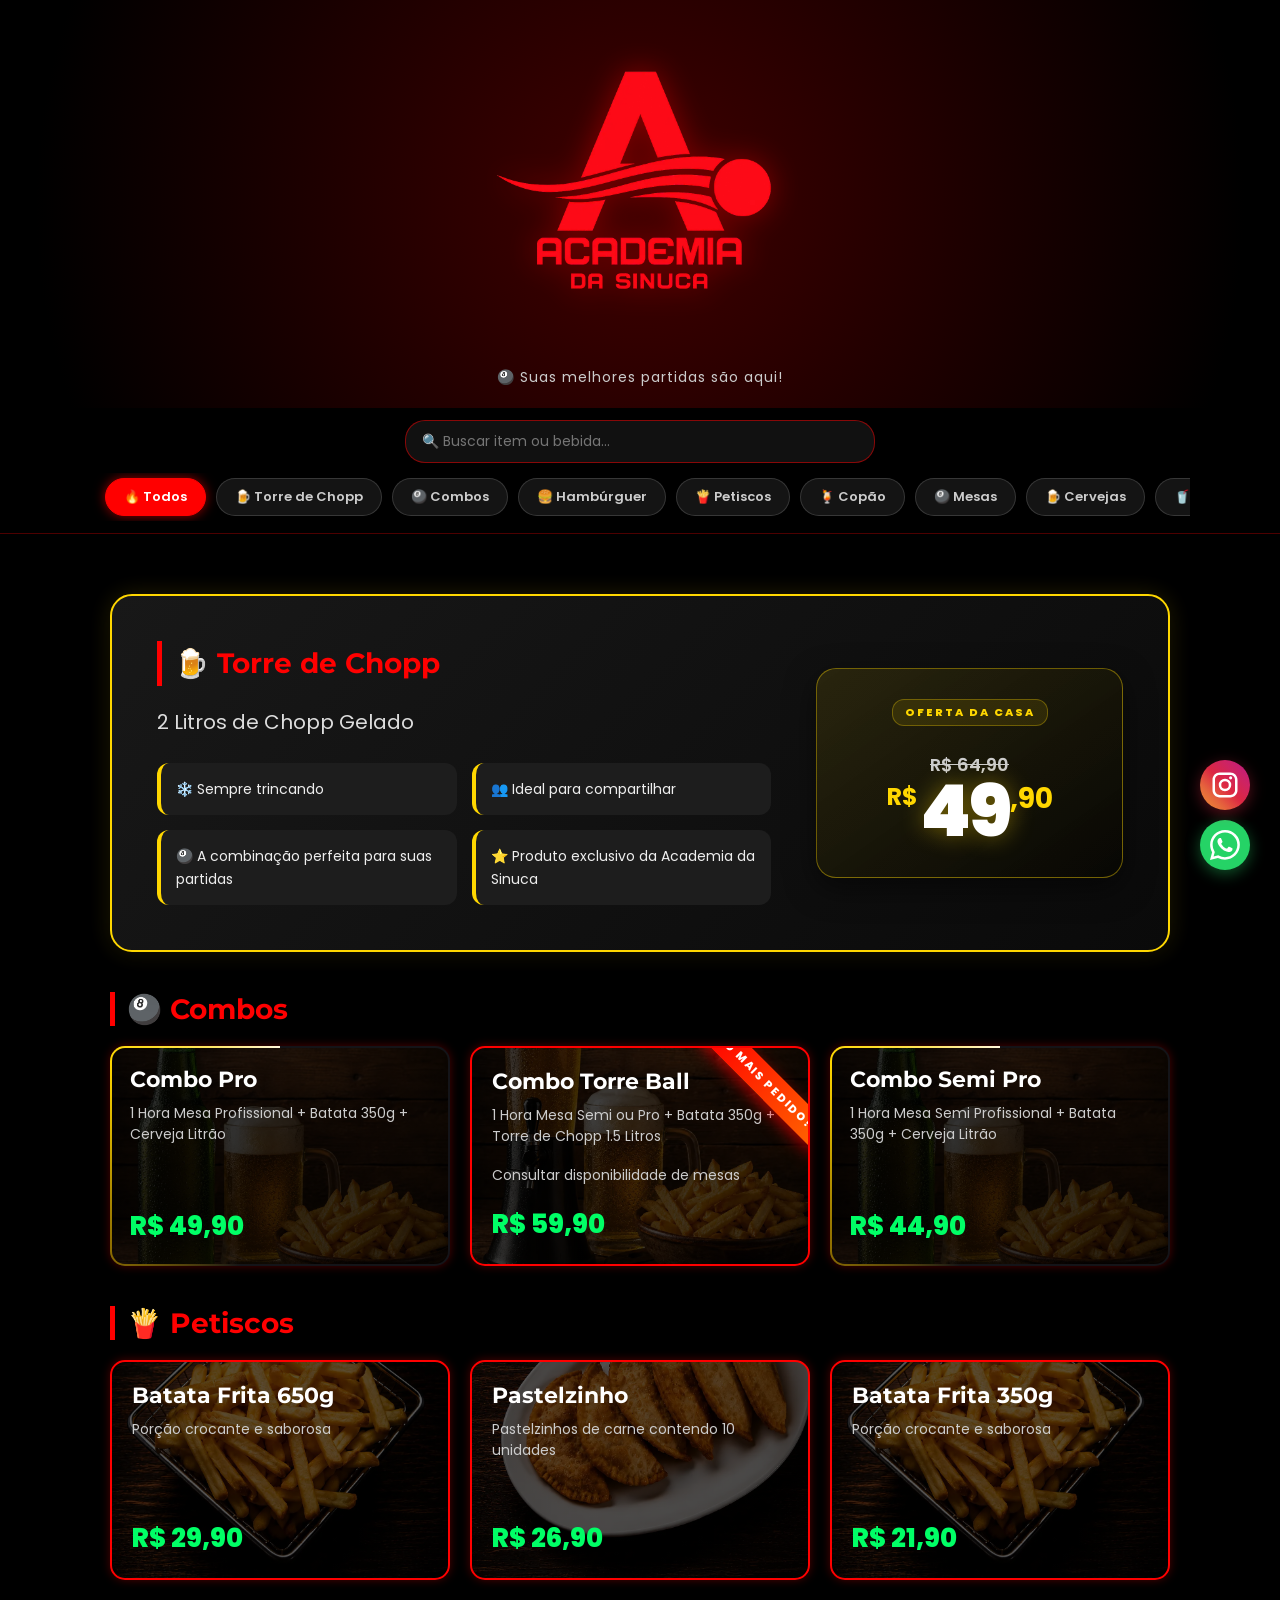
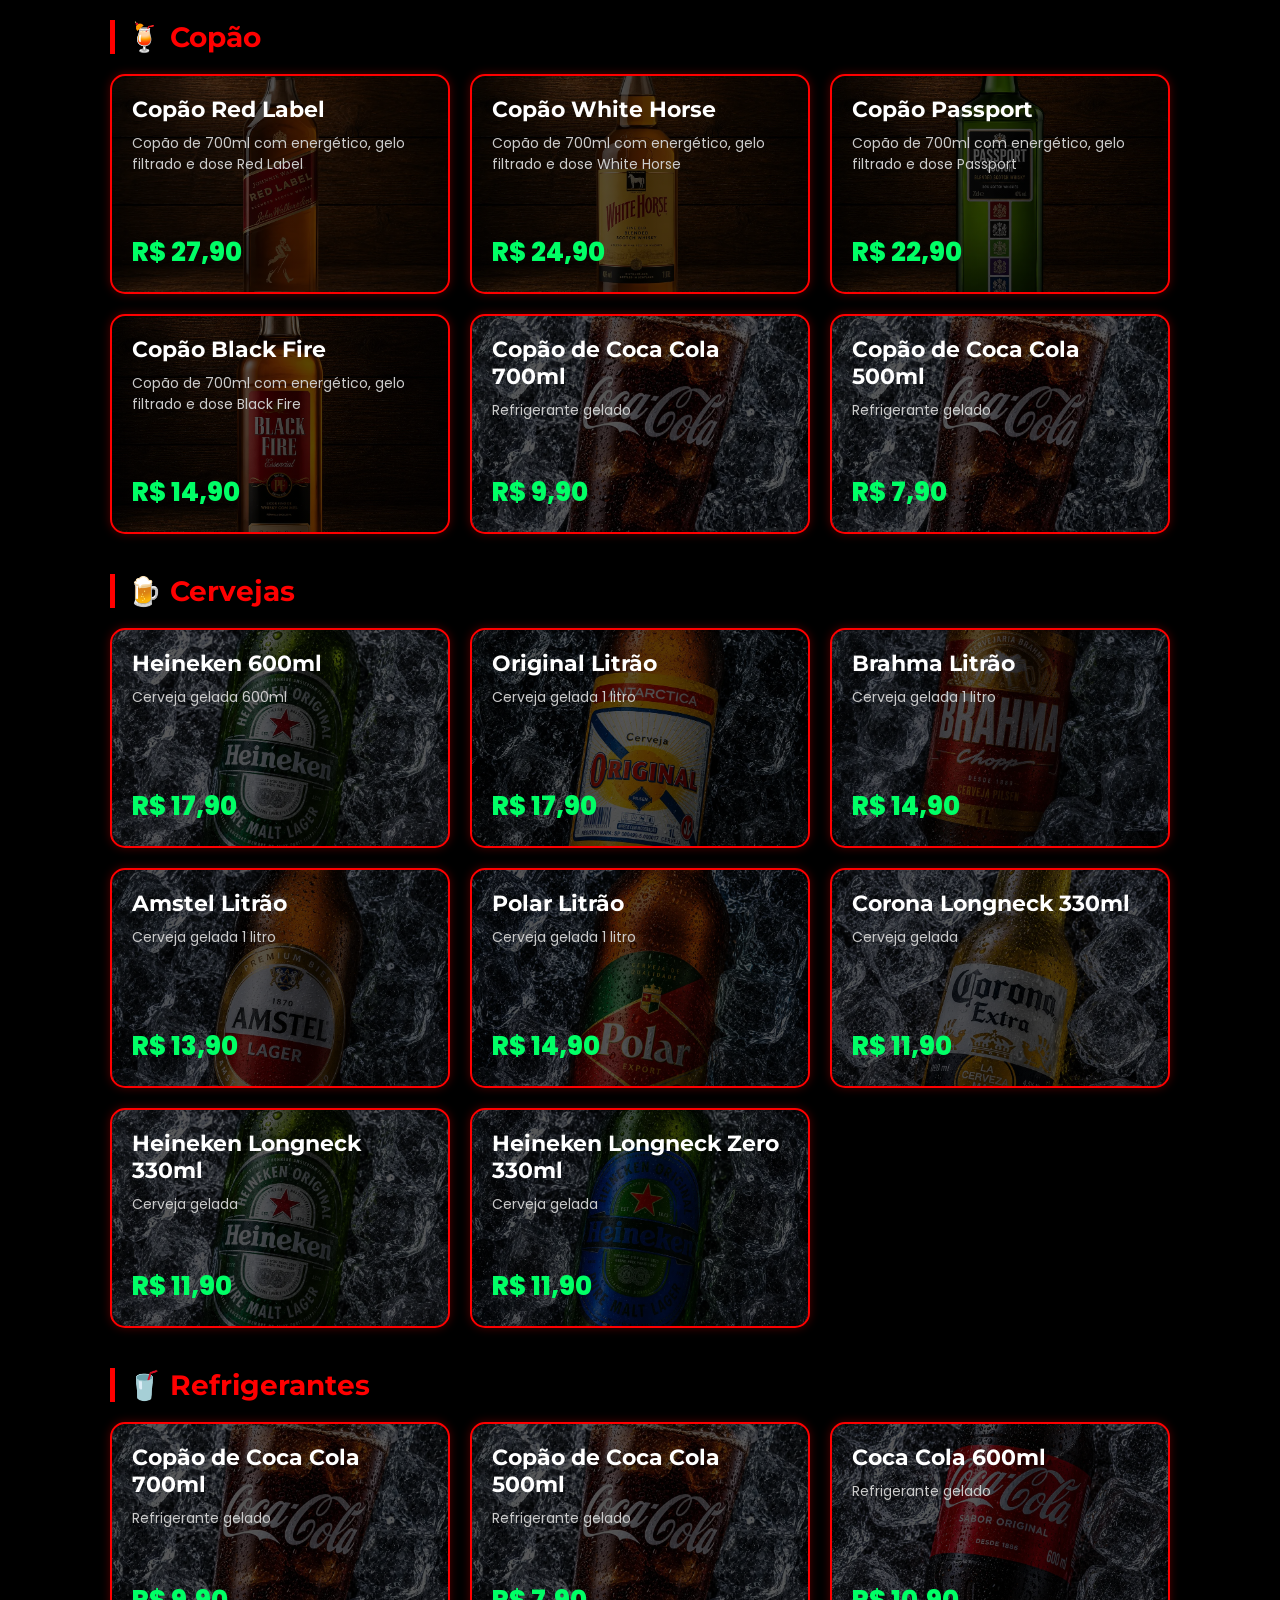
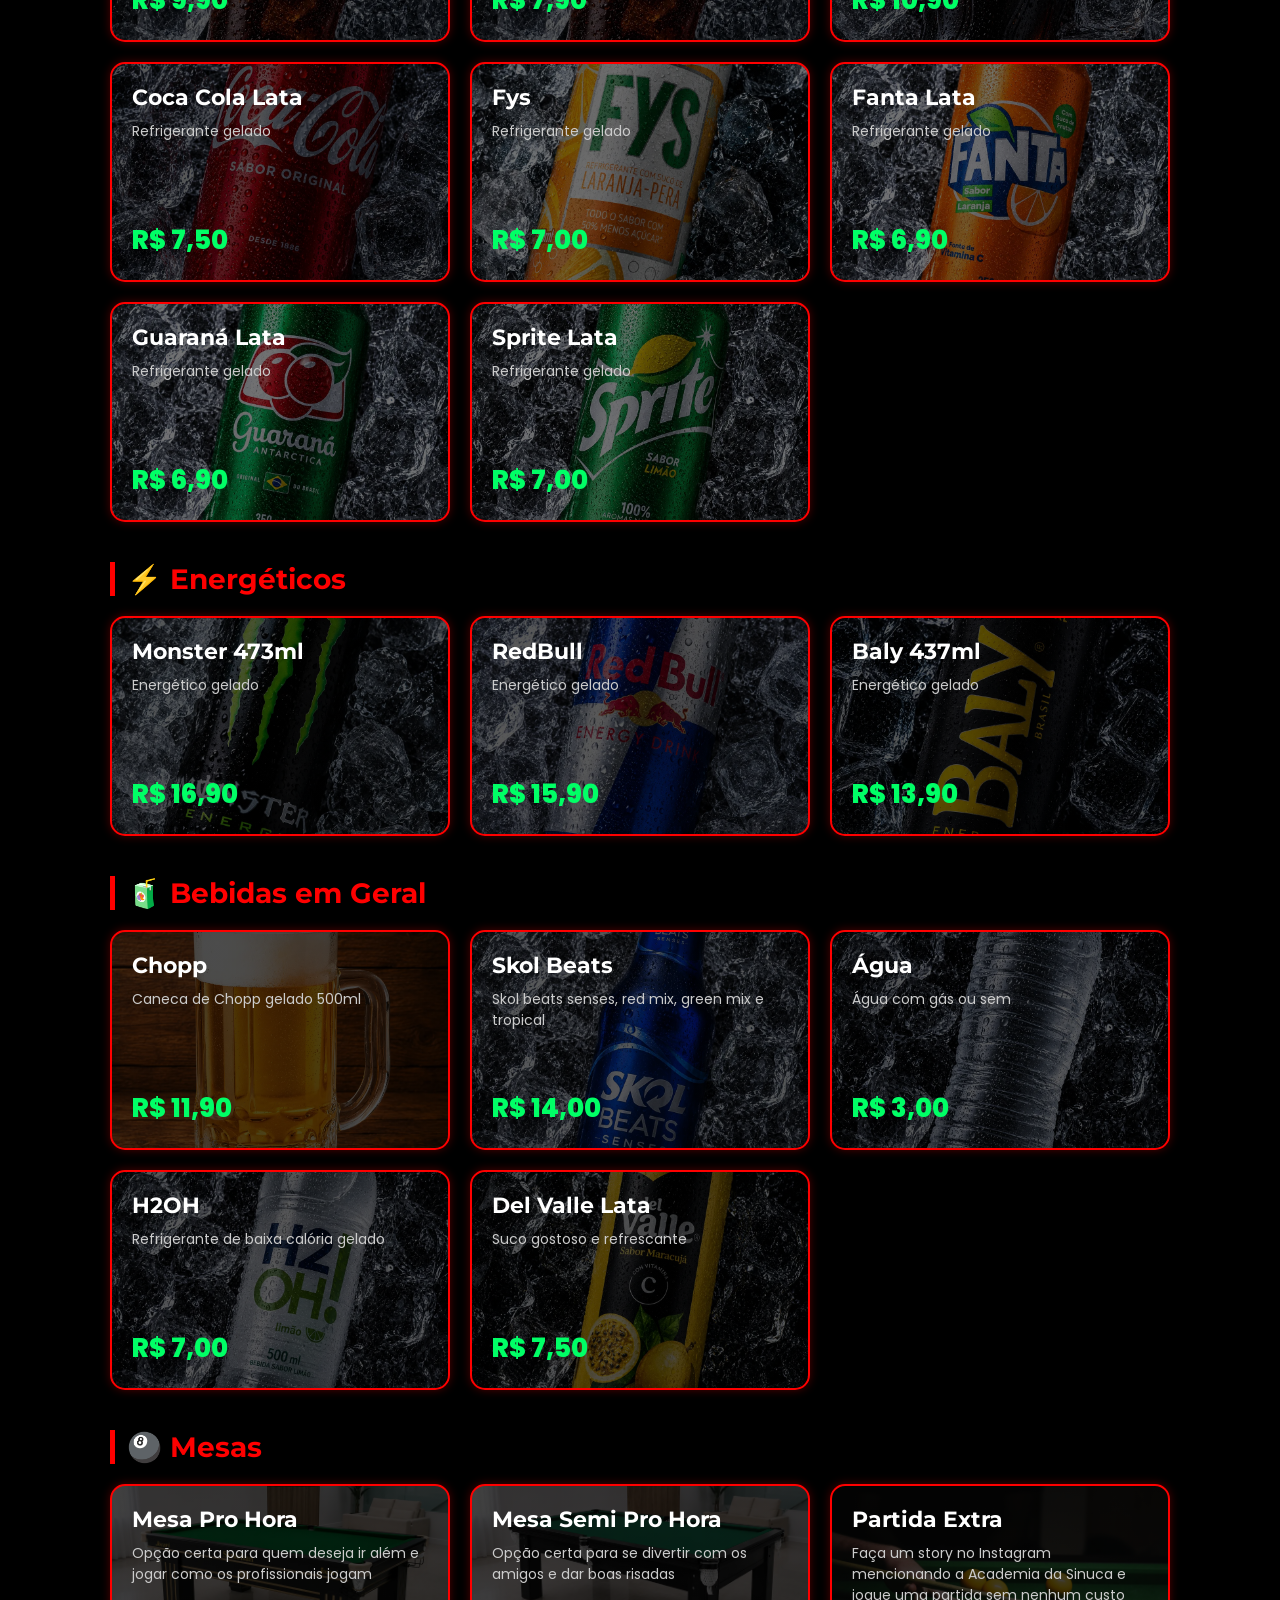
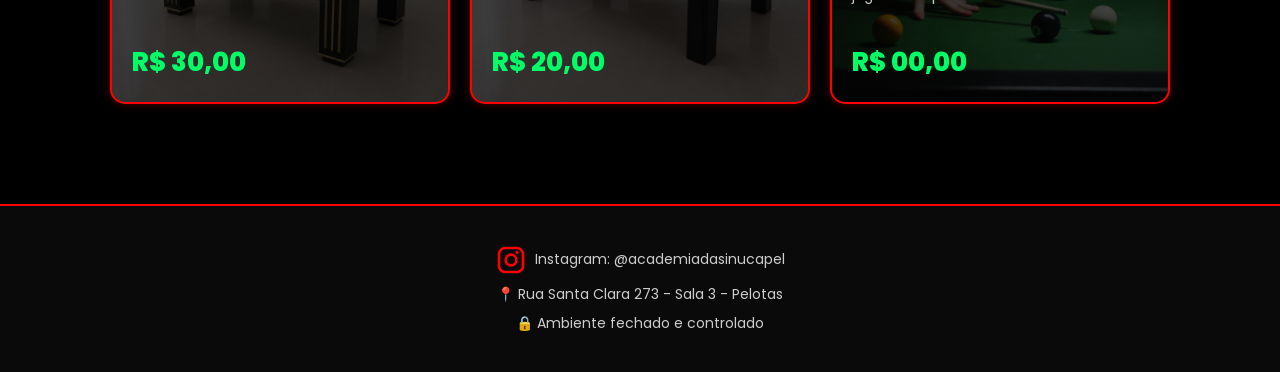
==== commit f2958c38: "Update index.html" ====
--- a/index.html
+++ b/index.html
@@ -141,11 +141,11 @@
     <section class="categoria" id="cat-petiscos">
       <h2>🍟 Petiscos</h2>
       <div class="cards">
-        <div class="card pizza">
+       <!-- <div class="card pizza">
           <h3>Pizza</h3>
           <p>Pizza inteira sabor calabresa 25cm</p>
           <div class="preco">R$ 37,90</div>
-        </div>
+        </div> -->
         <div class="card batata-650g">
           <h3>Batata Frita 650g</h3>
           <p>Porção crocante e saborosa</p>
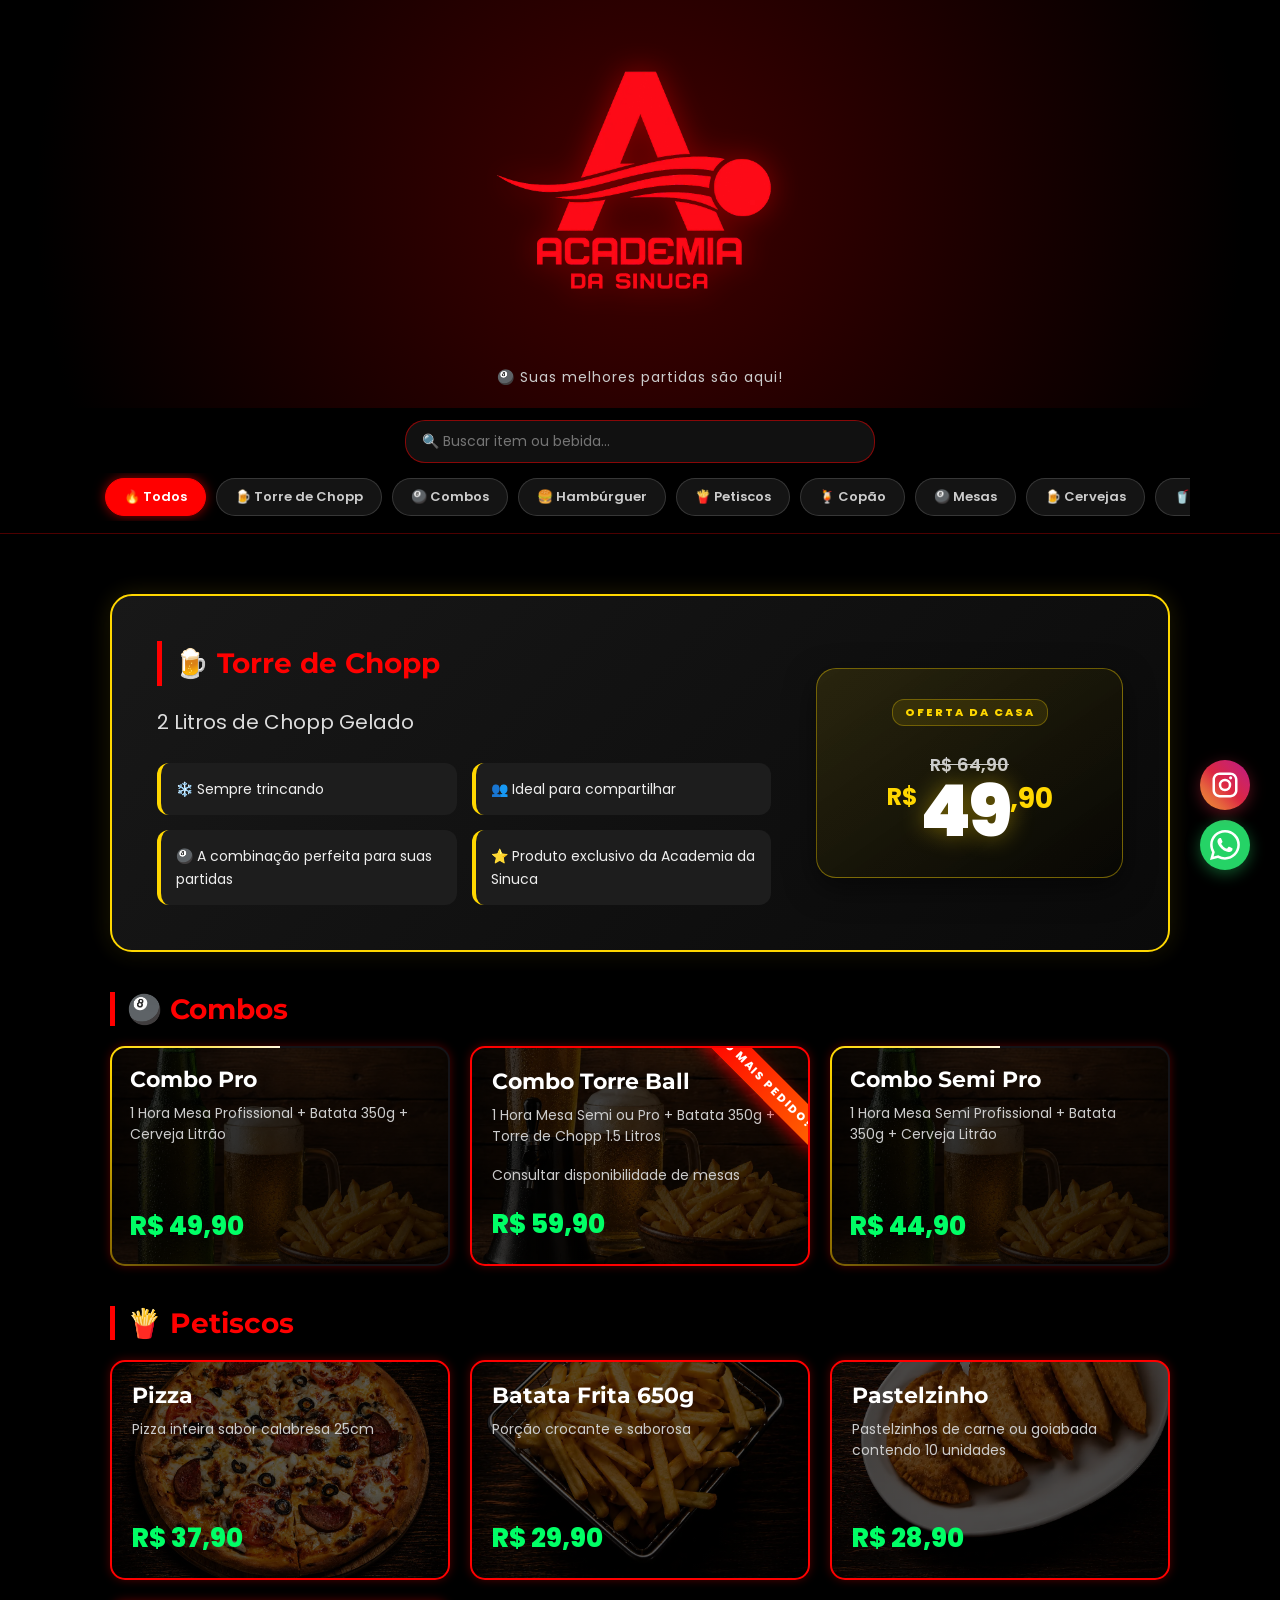
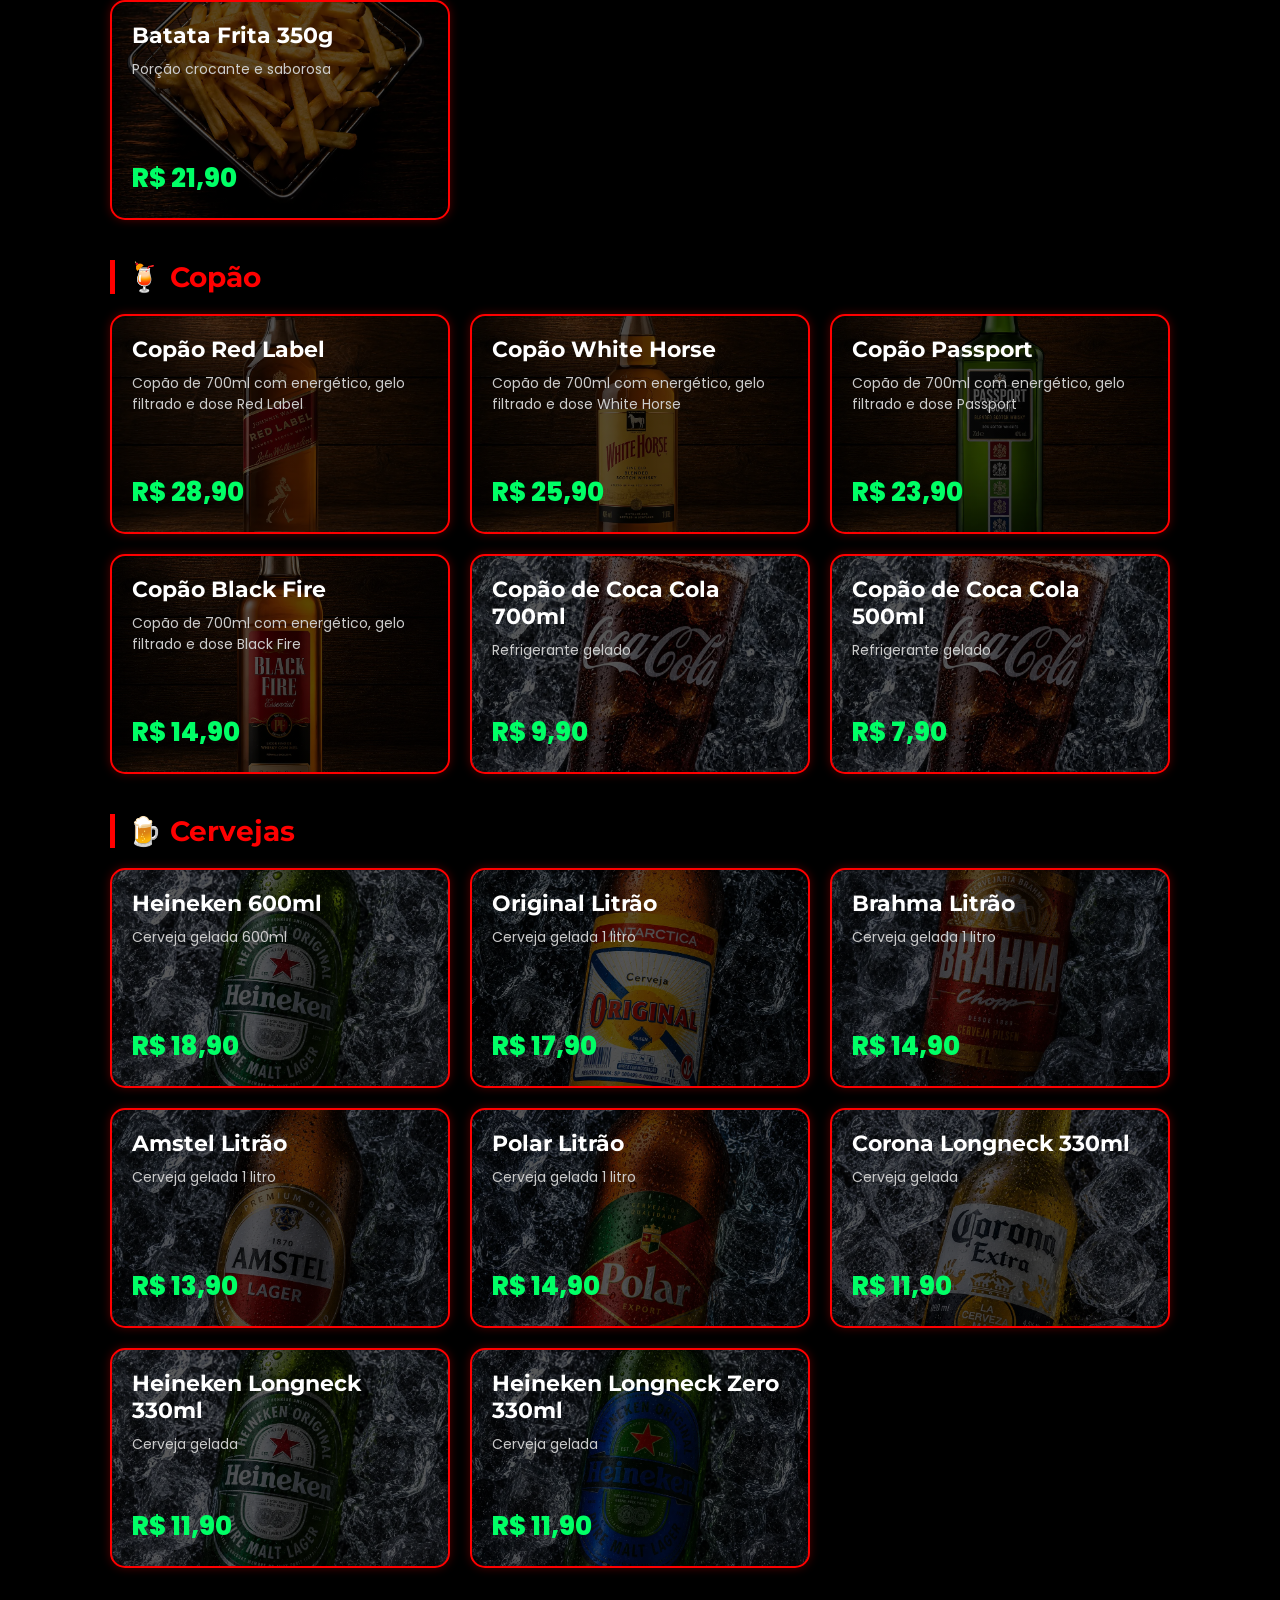
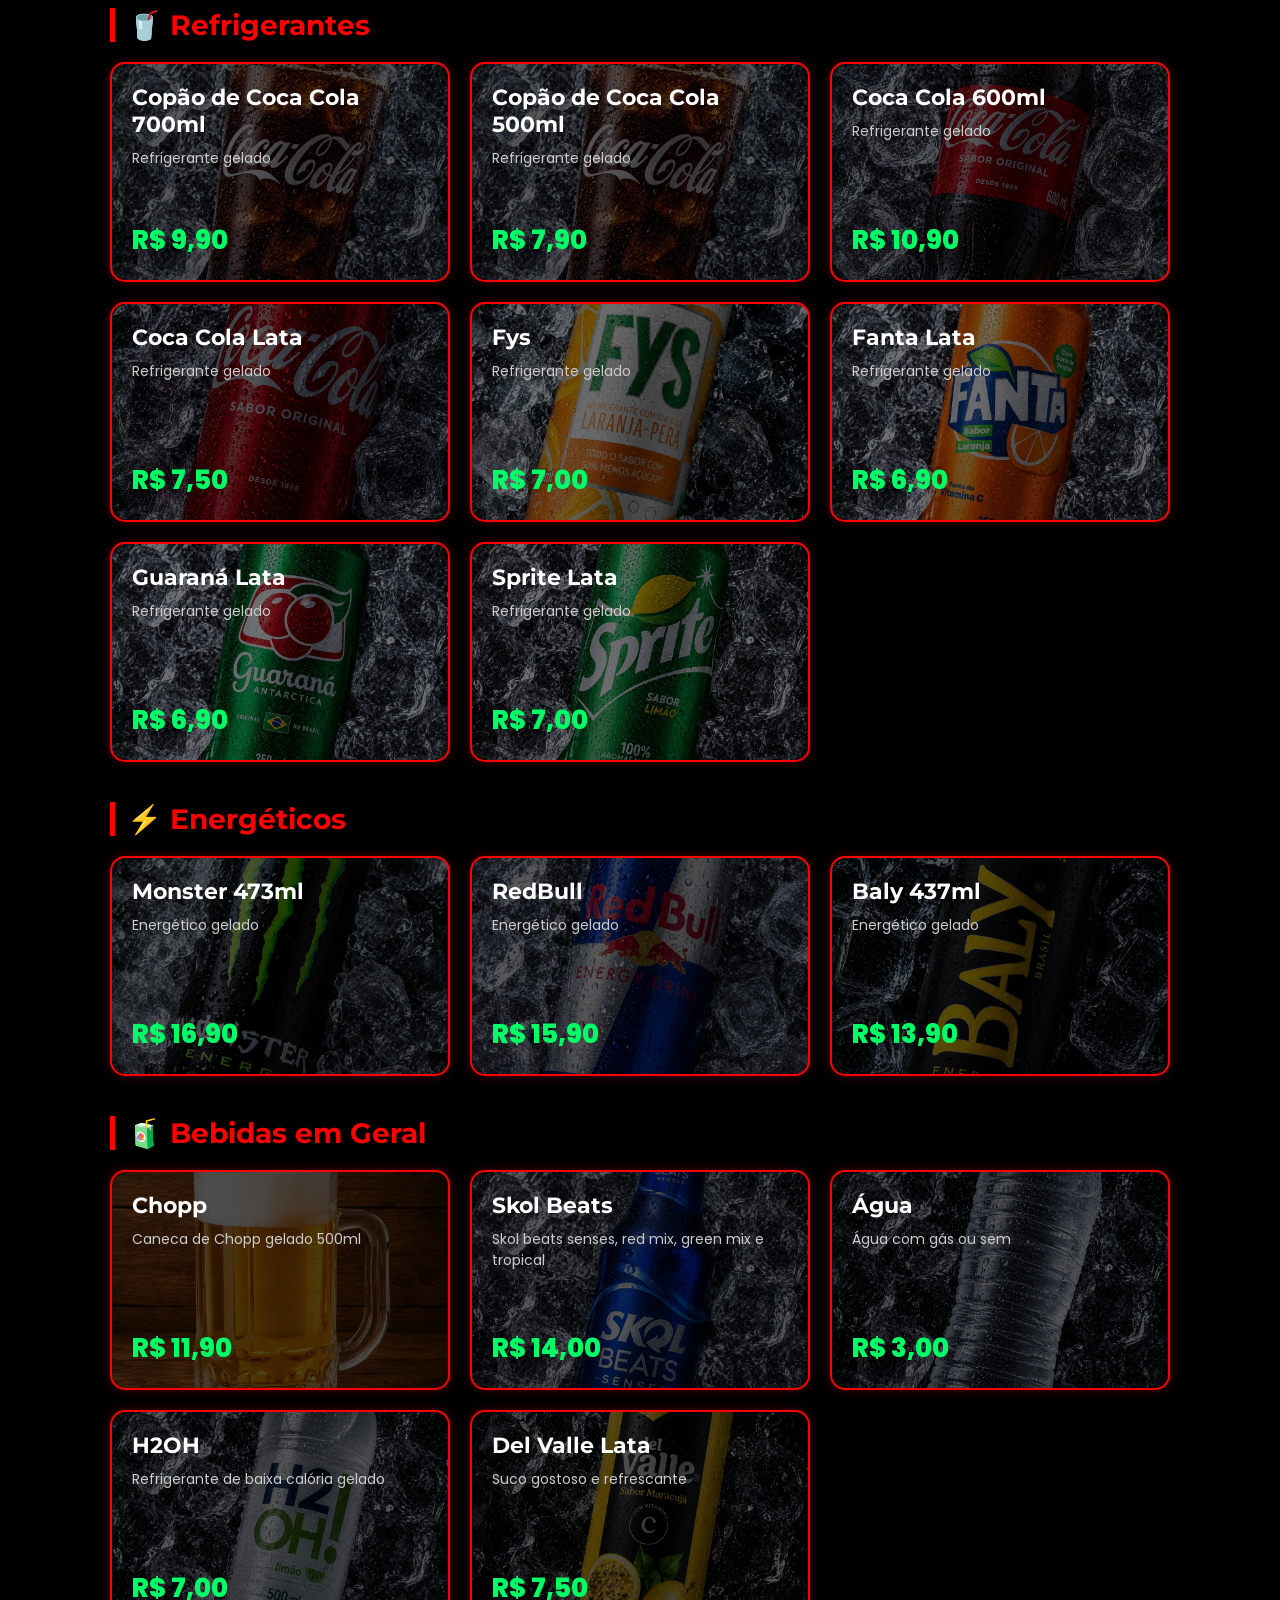
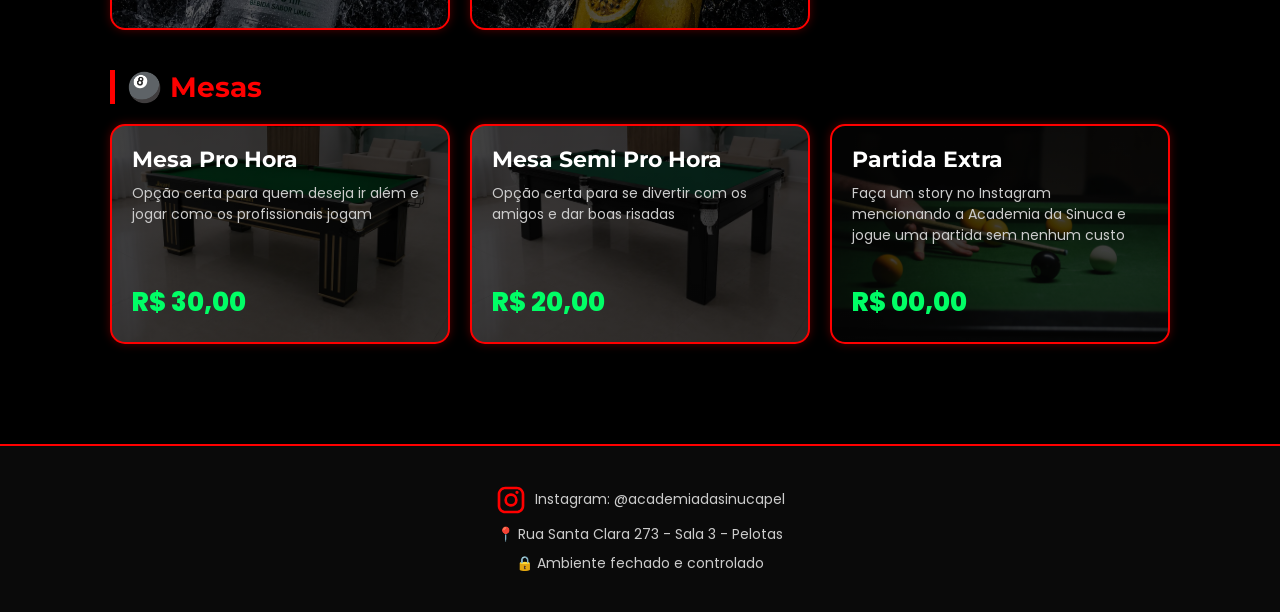
==== commit 43314604: "Update index.html" ====
--- a/index.html
+++ b/index.html
@@ -141,11 +141,11 @@
     <section class="categoria" id="cat-petiscos">
       <h2>🍟 Petiscos</h2>
       <div class="cards">
-       <!-- <div class="card pizza">
+        <div class="card pizza">
           <h3>Pizza</h3>
           <p>Pizza inteira sabor calabresa 25cm</p>
           <div class="preco">R$ 37,90</div>
-        </div> -->
+        </div>
         <div class="card batata-650g">
           <h3>Batata Frita 650g</h3>
           <p>Porção crocante e saborosa</p>
@@ -153,8 +153,8 @@
         </div>
         <div class="card pastelzinho">
           <h3>Pastelzinho</h3>
-          <p>Pastelzinhos de carne contendo 10 unidades</p>
-          <div class="preco">R$ 26,90</div>
+          <p>Pastelzinhos de carne ou goiabada contendo 10 unidades</p>
+          <div class="preco">R$ 28,90</div>
         </div>
         <div class="card batata-350g">
           <h3>Batata Frita 350g</h3>
@@ -176,12 +176,12 @@
         <div class="card copao redlabel">
           <h3>Copão Red Label</h3>
           <p>Copão de 700ml com energético, gelo filtrado e dose Red Label</p>
-          <div class="preco">R$ 27,90</div>
+          <div class="preco">R$ 28,90</div>
         </div>
         <div class="card copao whitehourse">
           <h3>Copão White Horse</h3>
           <p>Copão de 700ml com energético, gelo filtrado e dose White Horse</p>
-          <div class="preco">R$ 24,90</div>
+          <div class="preco">R$ 25,90</div>
         </div>
         <!-- <div class="card copao absolut">
           <h3>Copão Absolut</h3>
@@ -191,7 +191,7 @@
         <div class="card copao passport">
           <h3>Copão Passport</h3>
           <p>Copão de 700ml com energético, gelo filtrado e dose Passport</p>
-          <div class="preco">R$ 22,90</div>
+          <div class="preco">R$ 23,90</div>
         </div>
         <div class="card copao blackfire">
           <h3>Copão Black Fire</h3>
@@ -218,7 +218,7 @@
         <div class="card cerveja-reineken">
           <h3>Heineken 600ml</h3>
           <p>Cerveja gelada 600ml</p>
-          <div class="preco">R$ 17,90</div>
+          <div class="preco">R$ 18,90</div>
         </div>
         <div class="card cerveja-original">
           <h3>Original Litrão</h3>
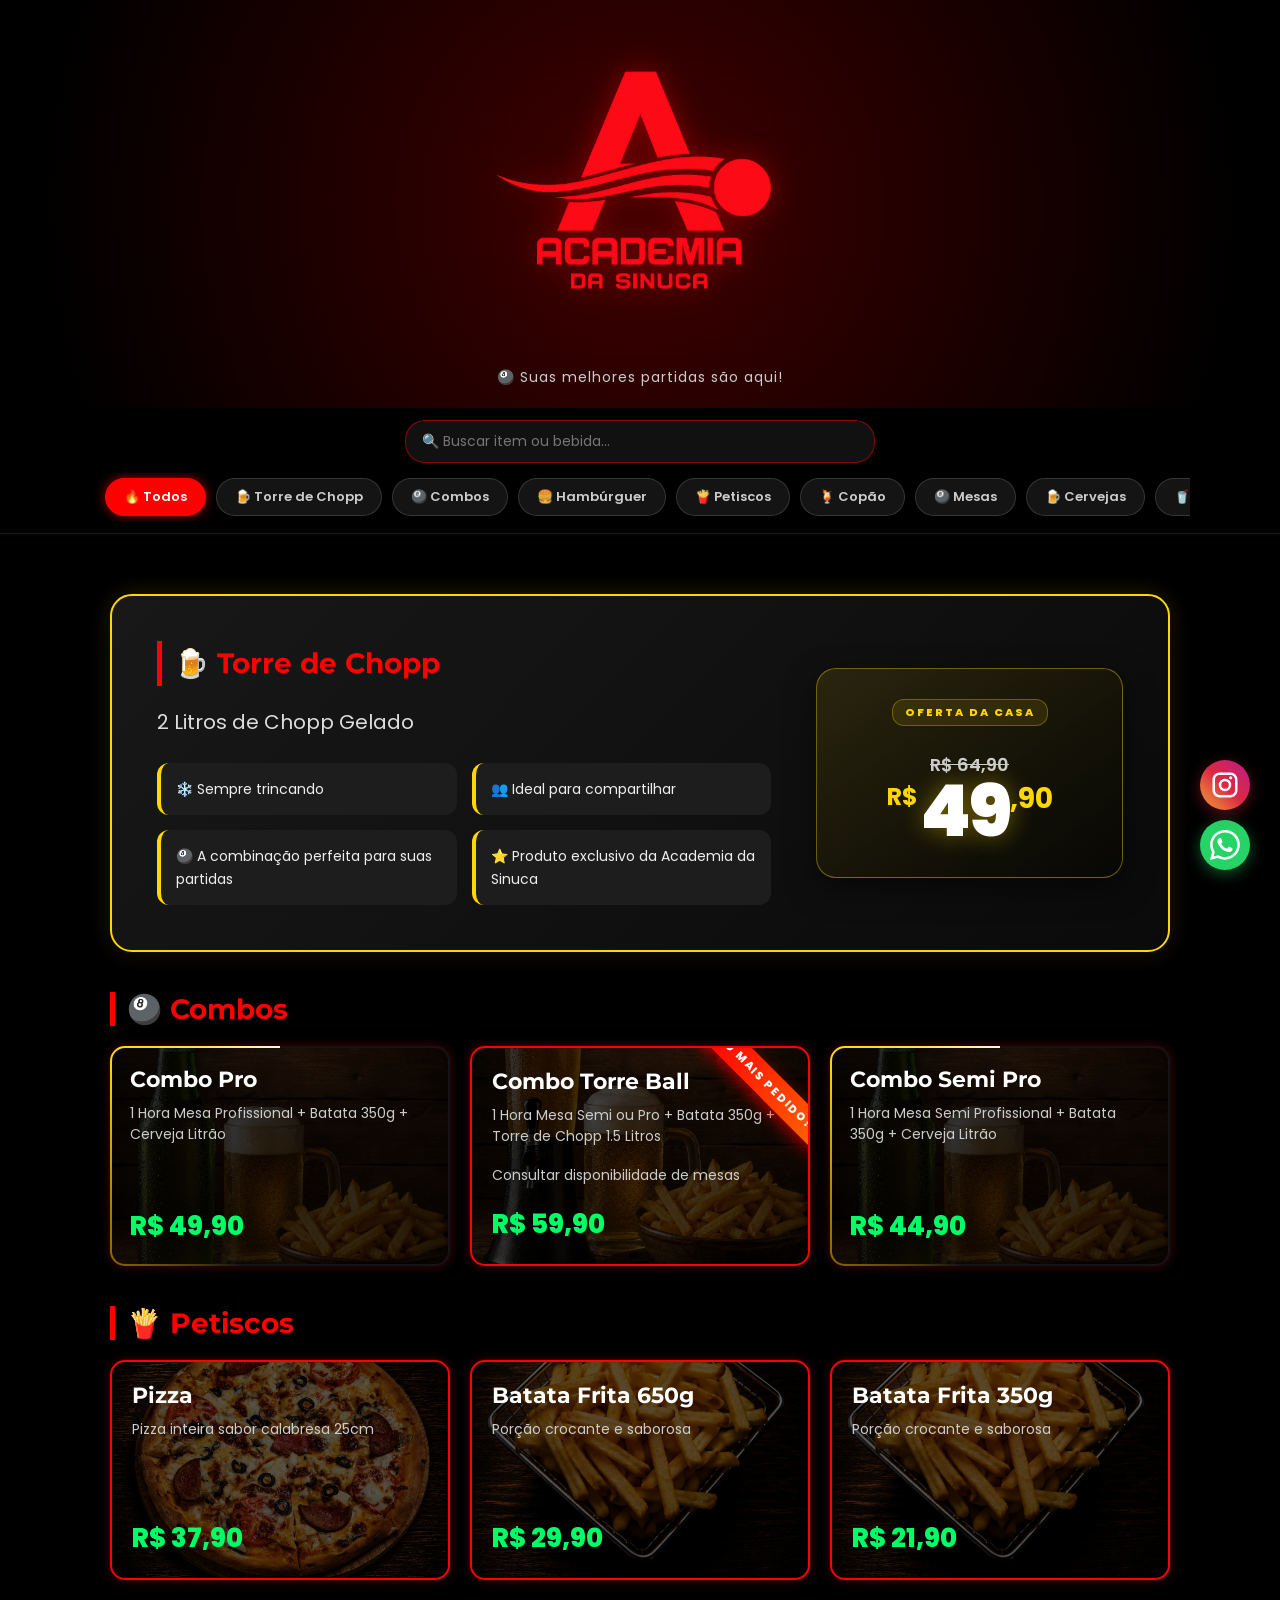
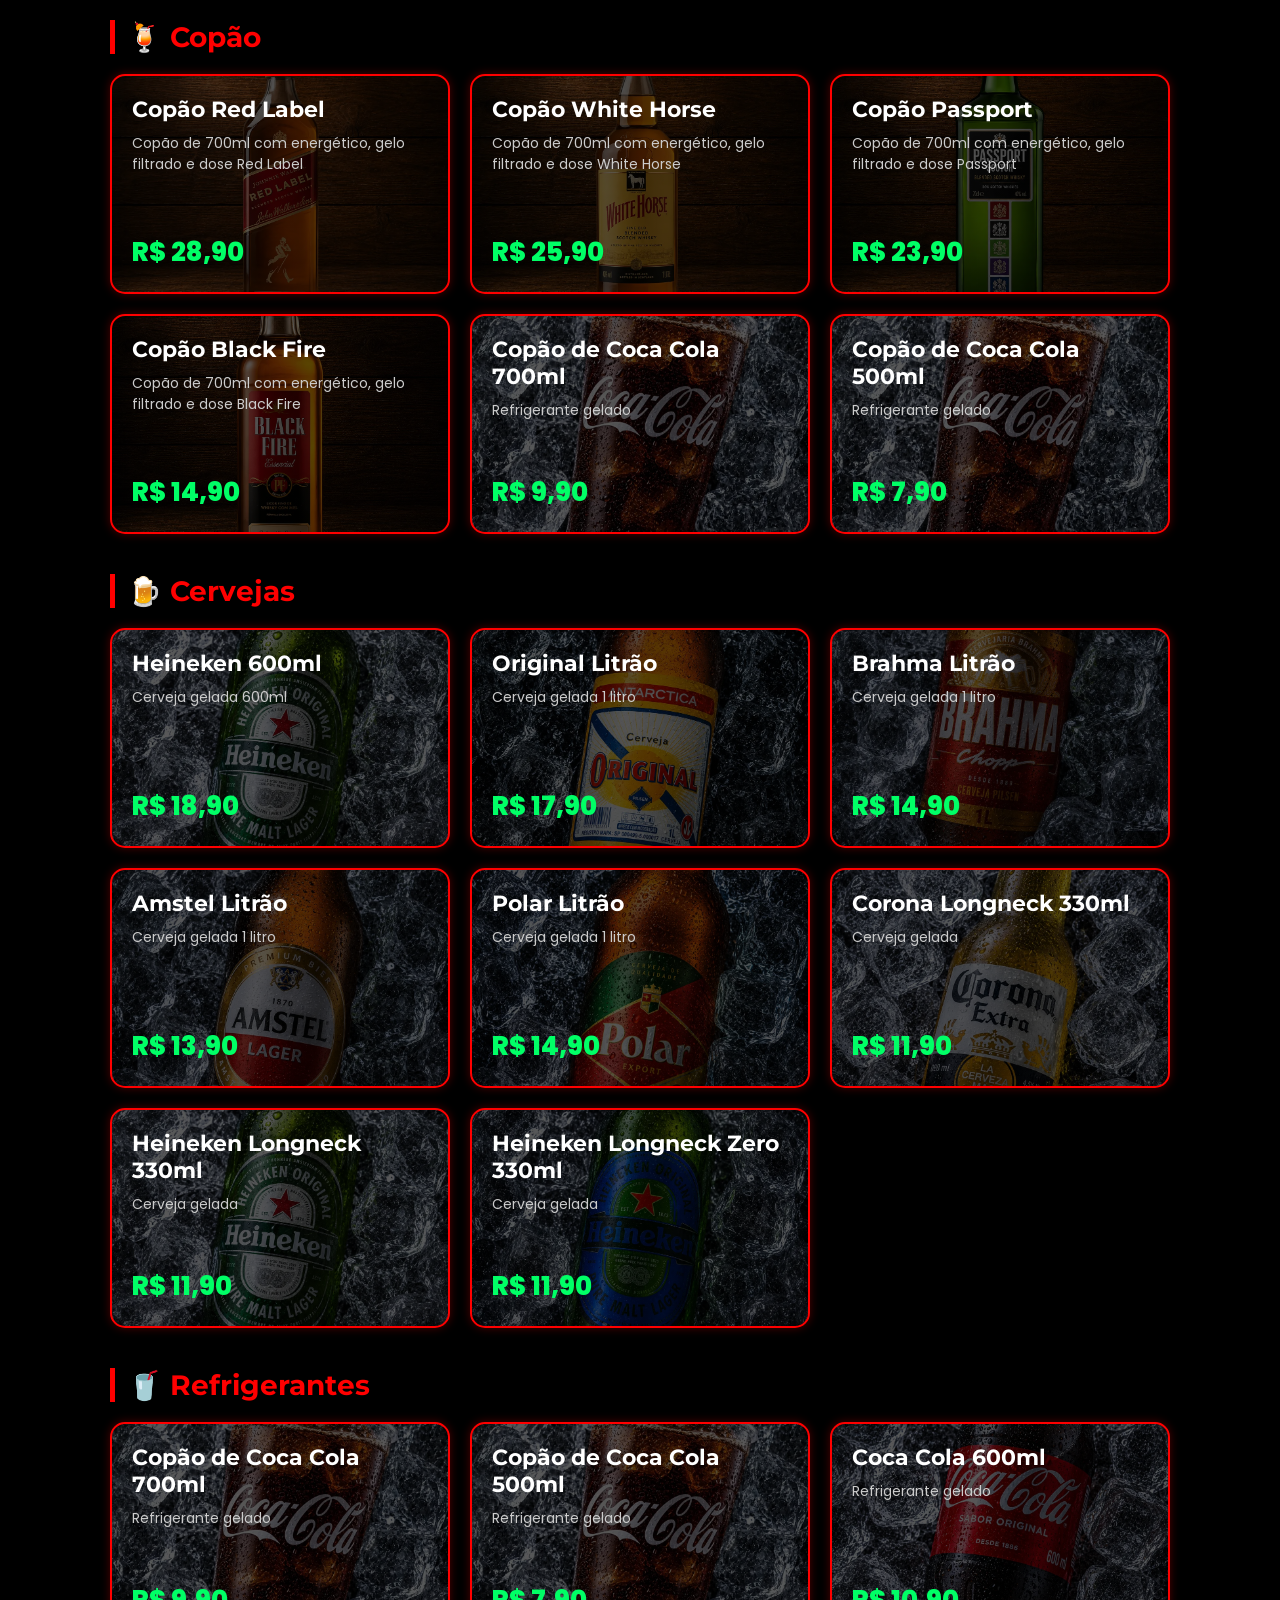
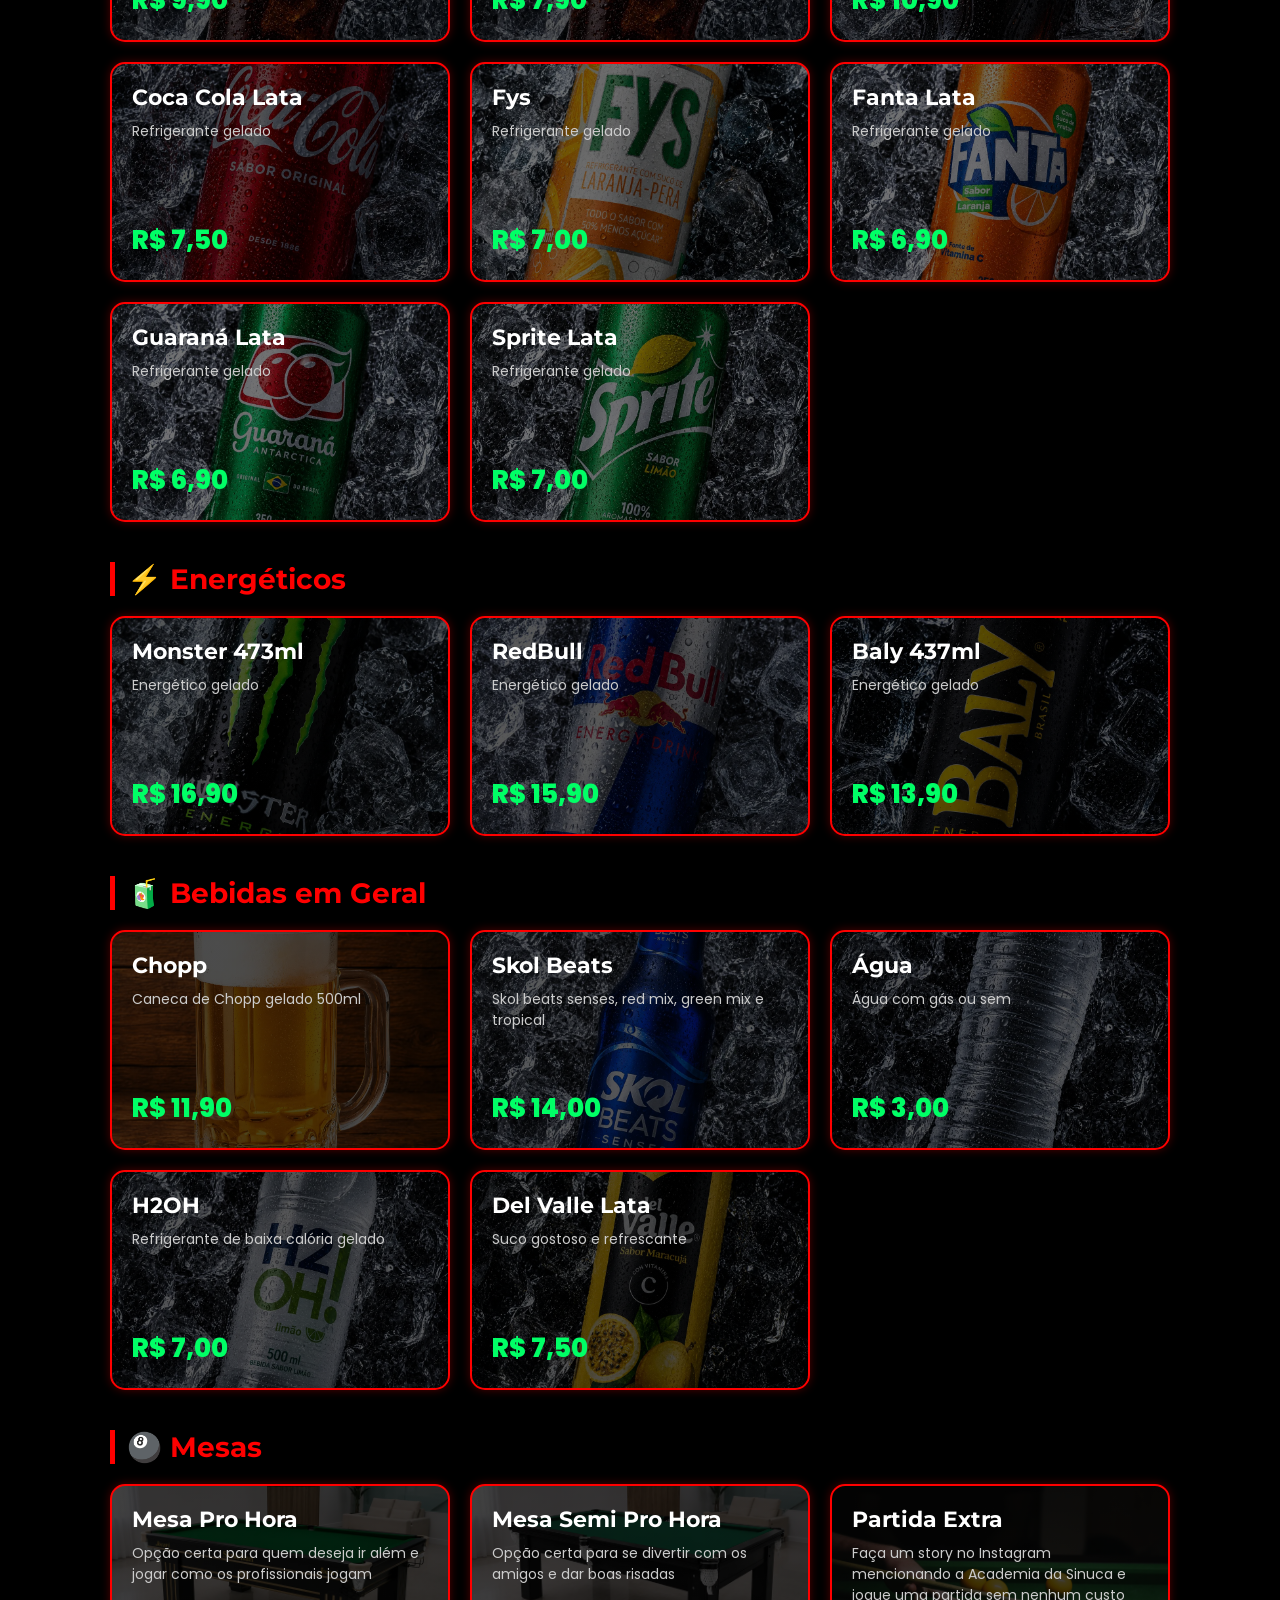
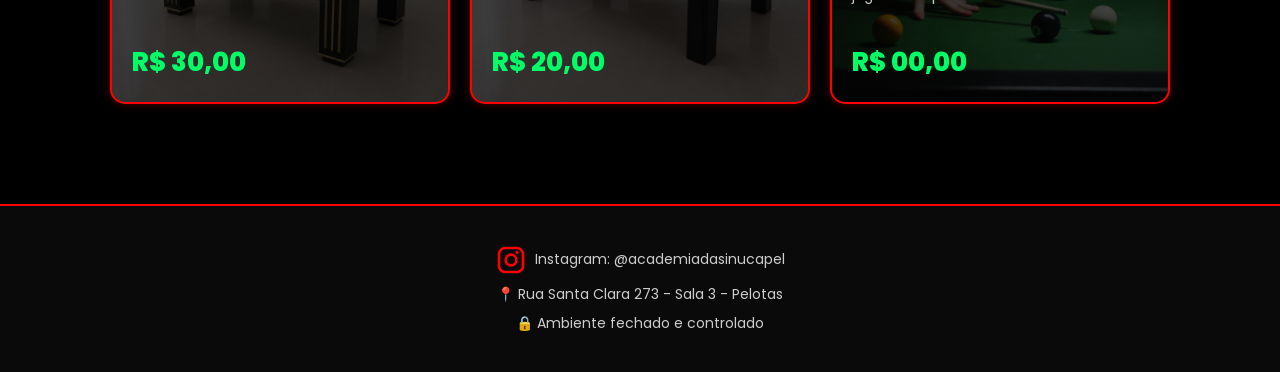
==== commit c717d28e: "Update index.html" ====
--- a/index.html
+++ b/index.html
@@ -151,11 +151,11 @@
           <p>Porção crocante e saborosa</p>
           <div class="preco">R$ 29,90</div>
         </div>
-        <div class="card pastelzinho">
+       <!-- <div class="card pastelzinho">
           <h3>Pastelzinho</h3>
           <p>Pastelzinhos de carne ou goiabada contendo 10 unidades</p>
           <div class="preco">R$ 28,90</div>
-        </div>
+        </div>  -->
         <div class="card batata-350g">
           <h3>Batata Frita 350g</h3>
           <p>Porção crocante e saborosa</p>
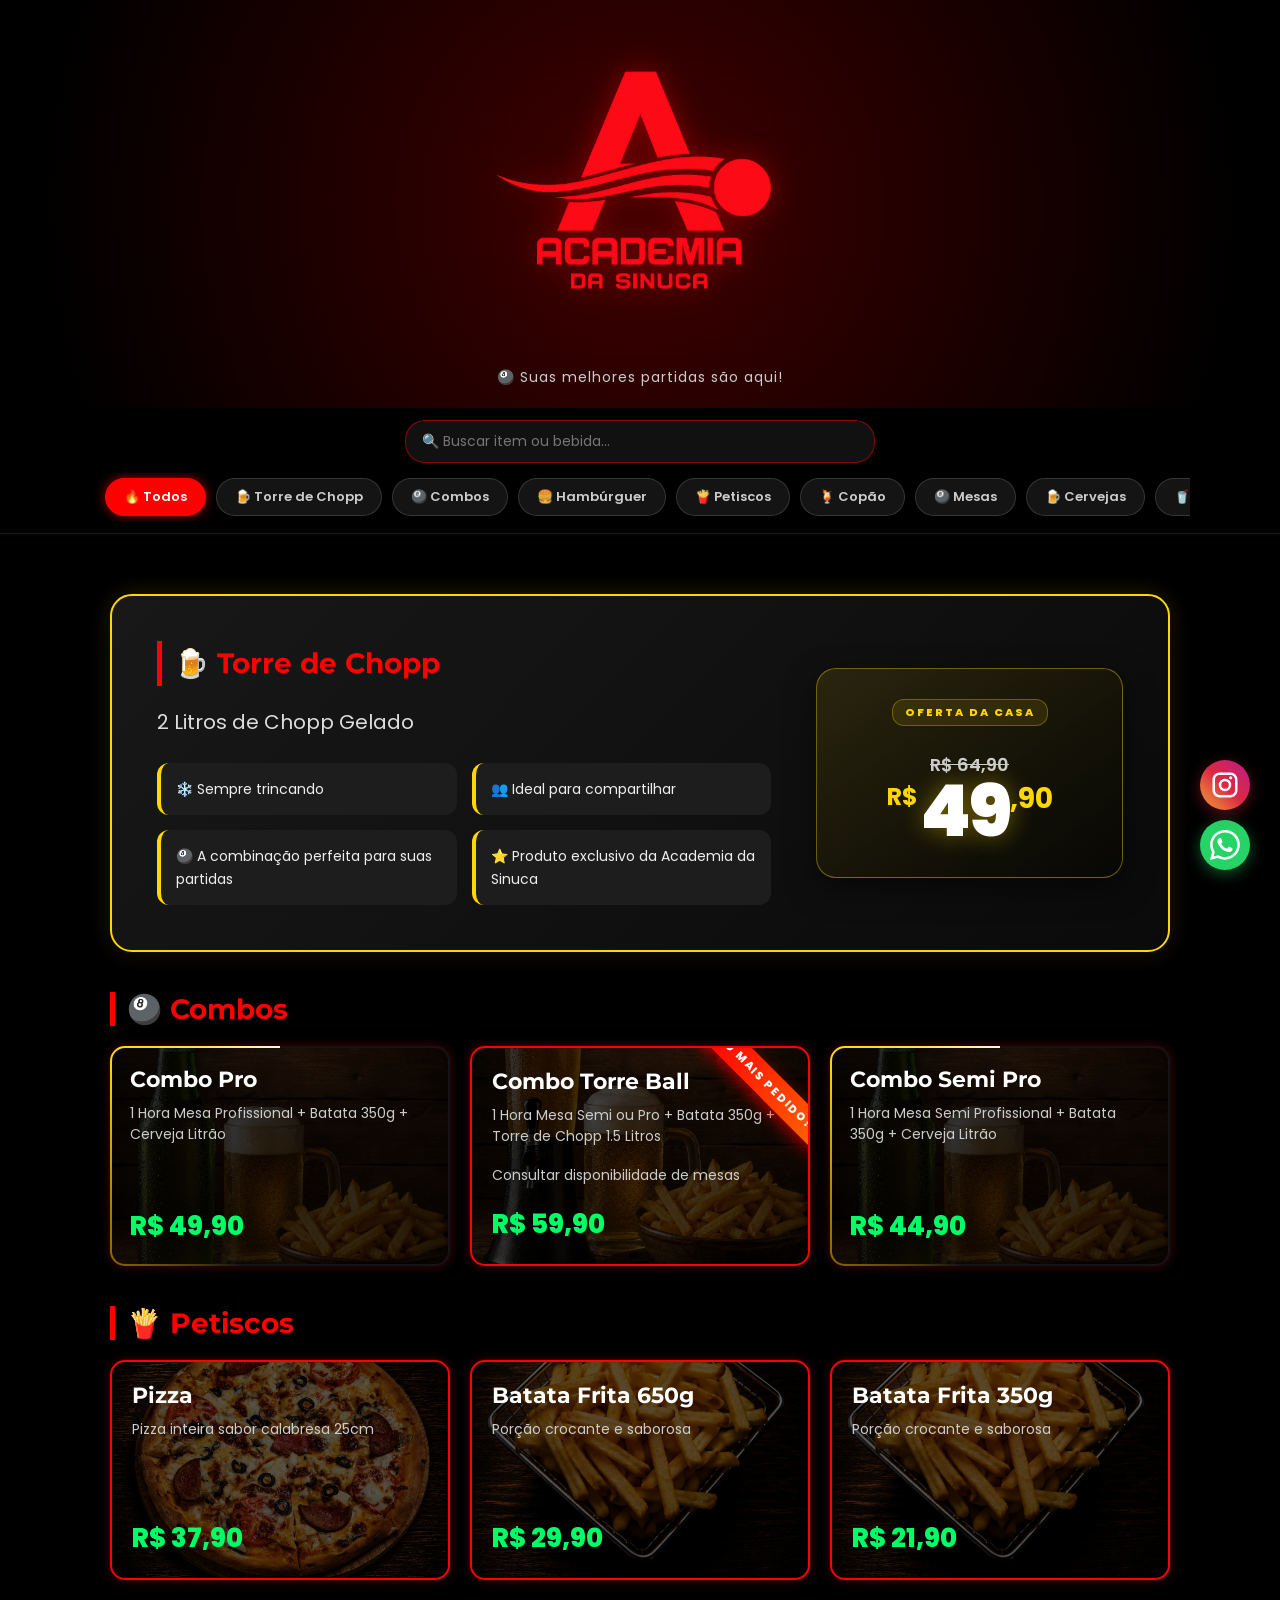
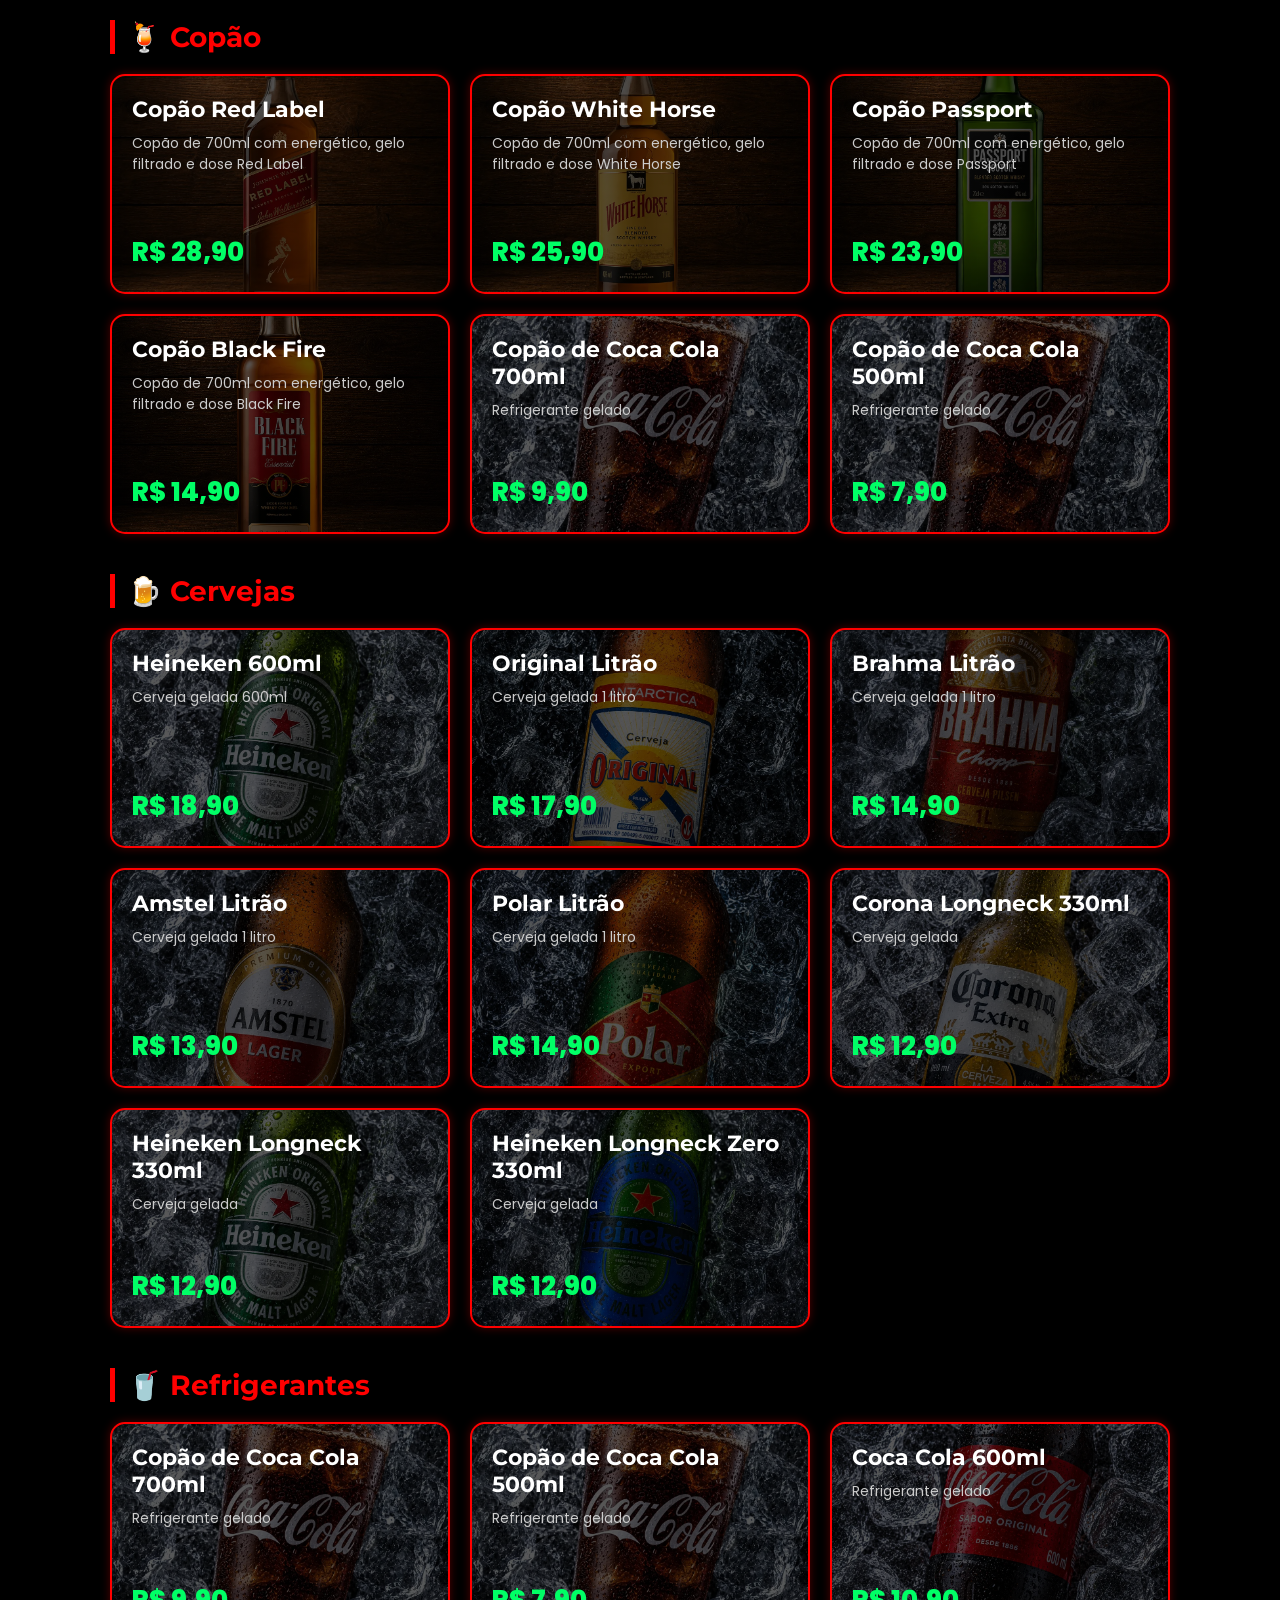
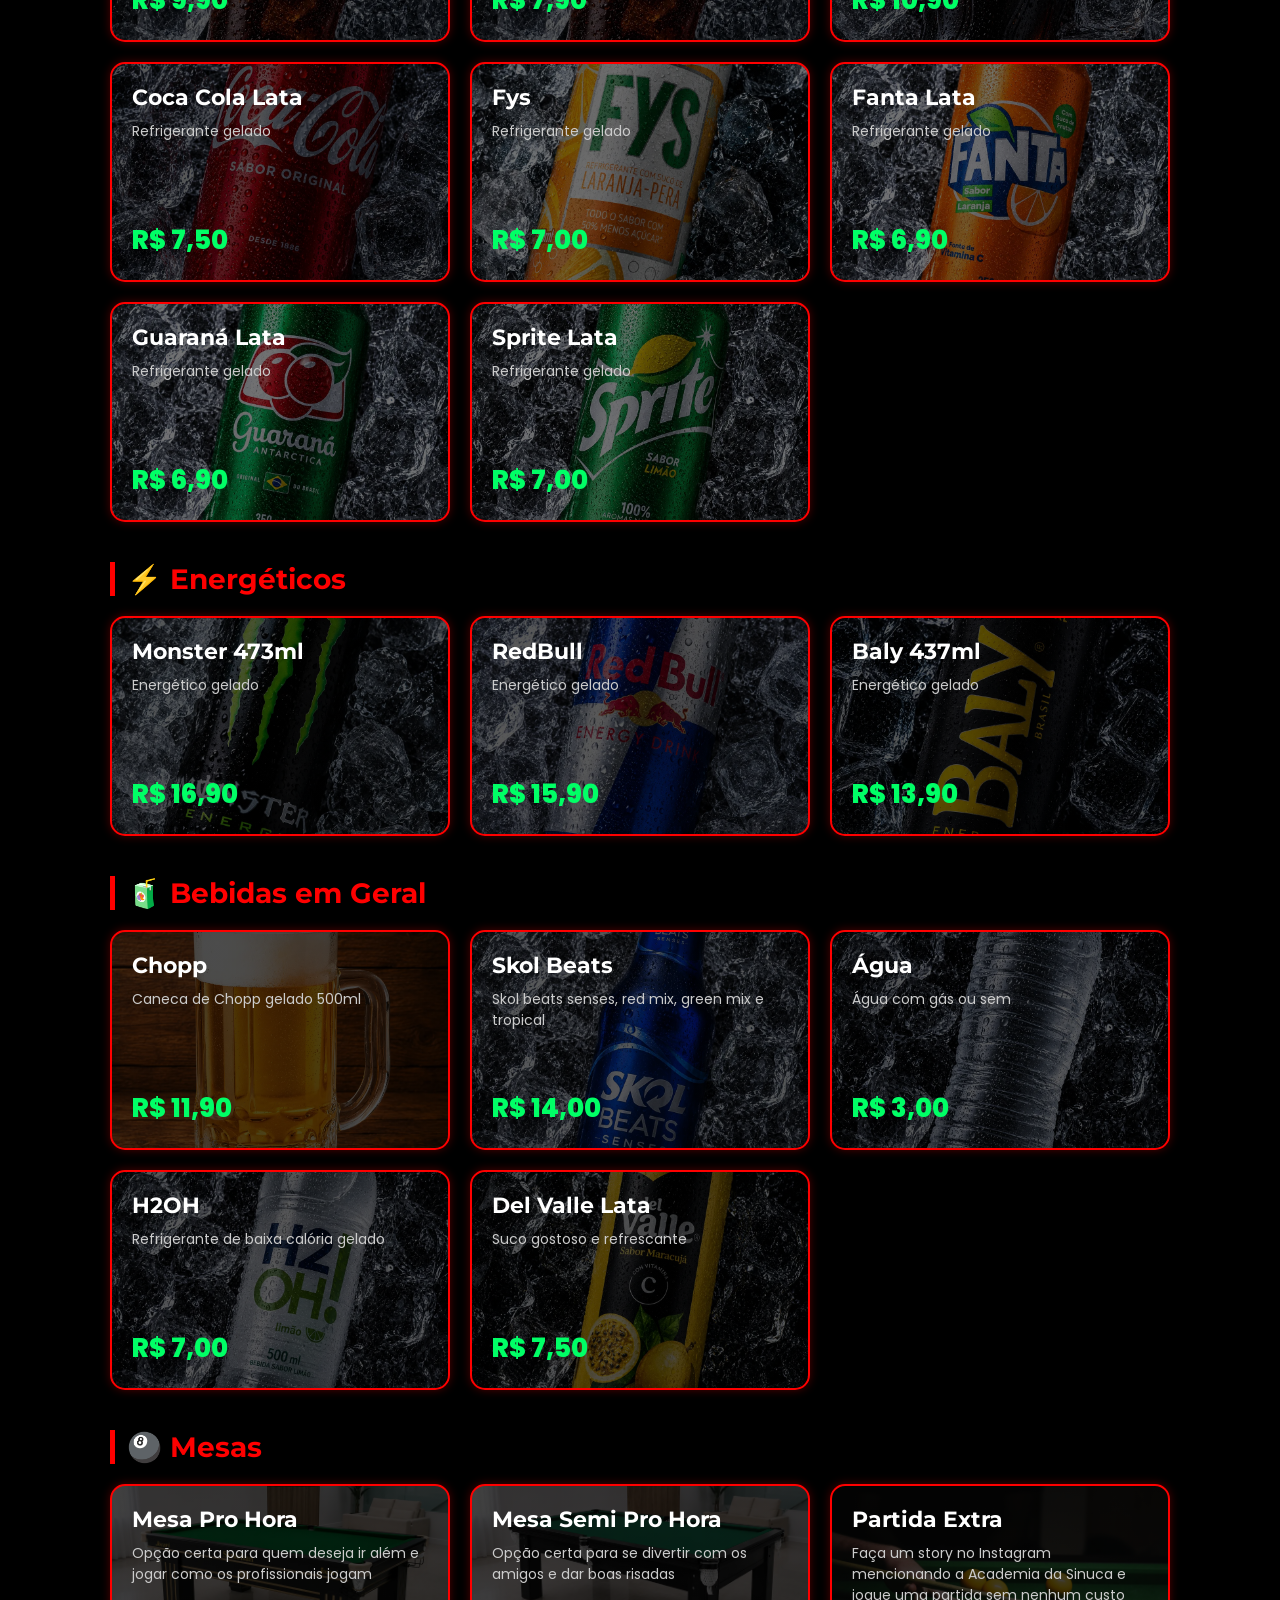
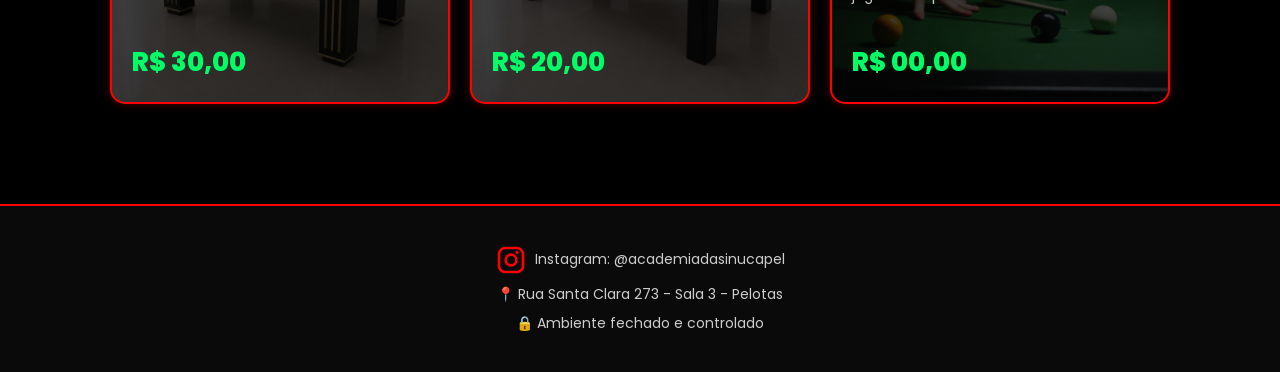
==== commit 78f00abe: "Update index.html" ====
--- a/index.html
+++ b/index.html
@@ -248,17 +248,17 @@
         <div class="card cerveja-corona">
           <h3>Corona Longneck 330ml</h3>
           <p>Cerveja gelada</p>
-          <div class="preco">R$ 11,90</div>
+          <div class="preco">R$ 12,90</div>
         </div>
         <div class="card cerveja-heineken-long">
           <h3>Heineken Longneck 330ml</h3>
           <p>Cerveja gelada</p>
-          <div class="preco">R$ 11,90</div>
+          <div class="preco">R$ 12,90</div>
         </div>
         <div class="card cerveja-heineken-long-zero">
           <h3>Heineken Longneck Zero 330ml</h3>
           <p>Cerveja gelada</p>
-          <div class="preco">R$ 11,90</div>
+          <div class="preco">R$ 12,90</div>
         </div>
       </div>
     </section>
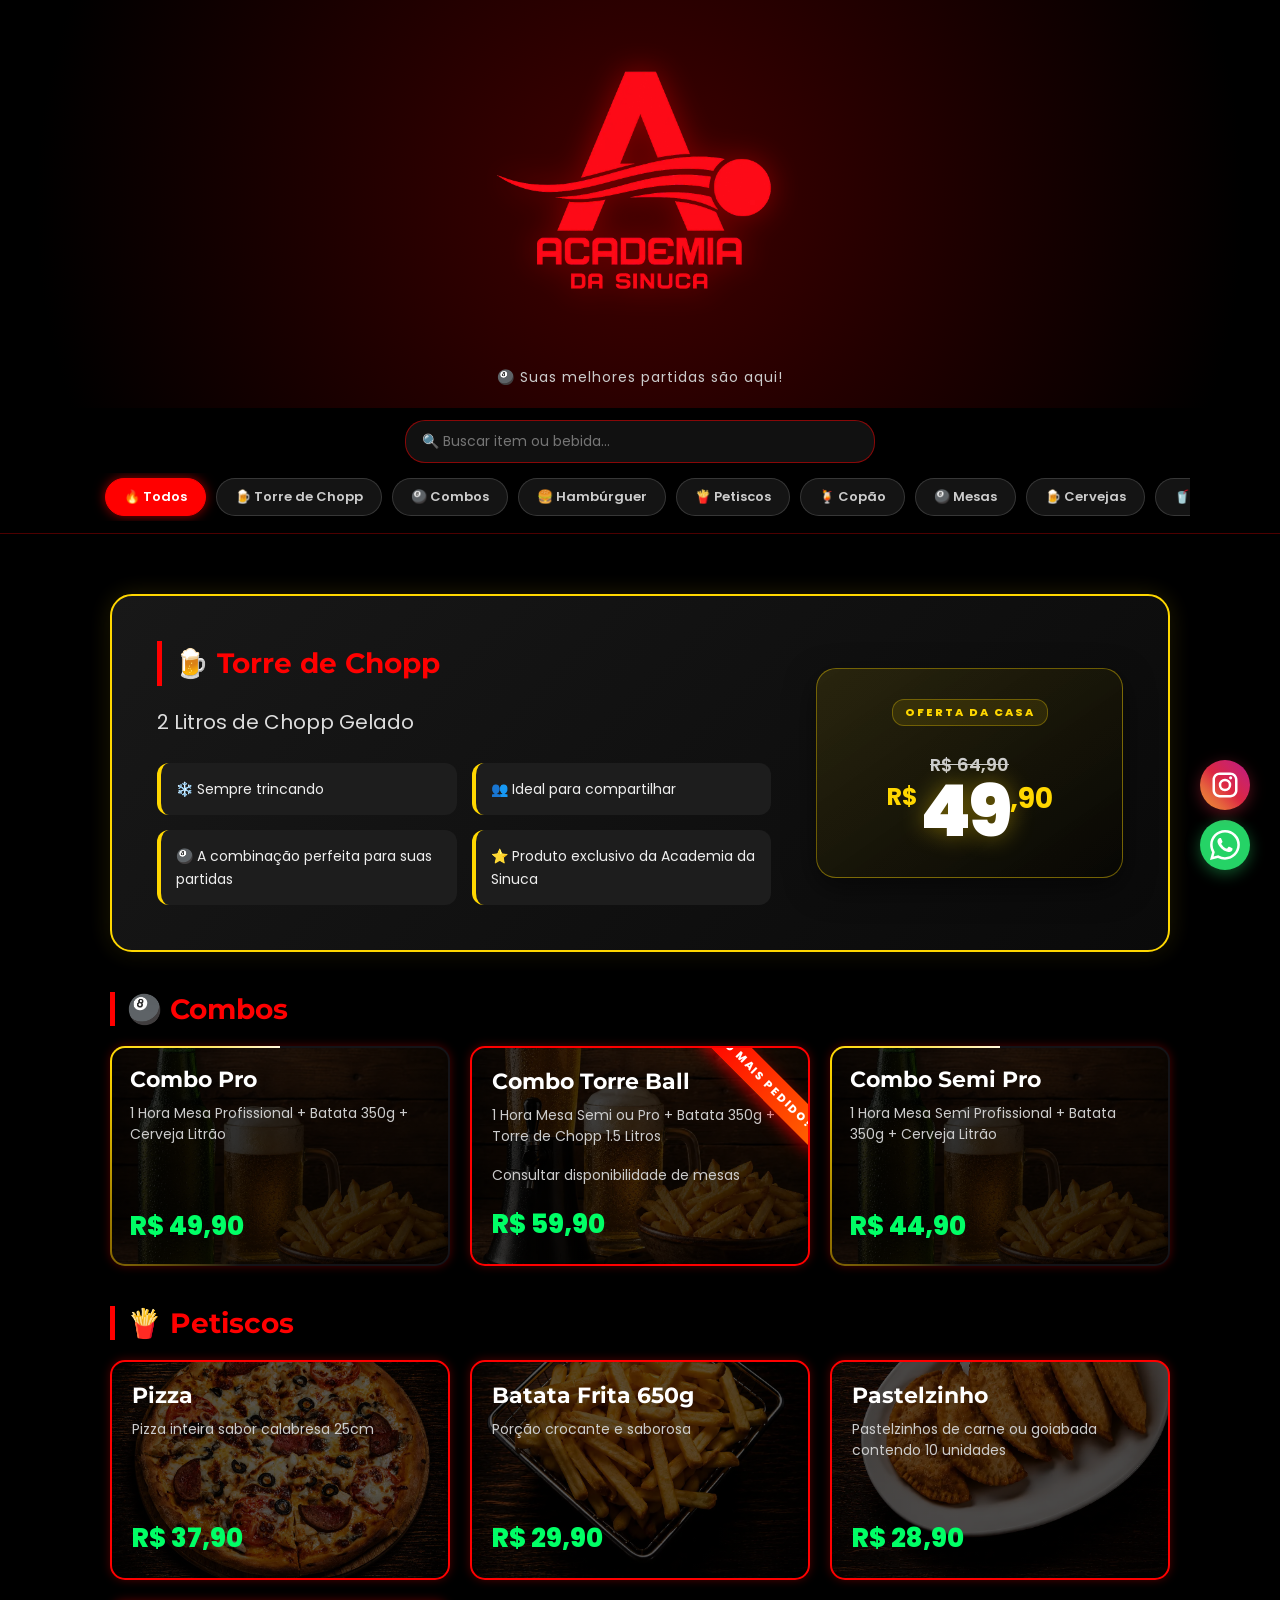
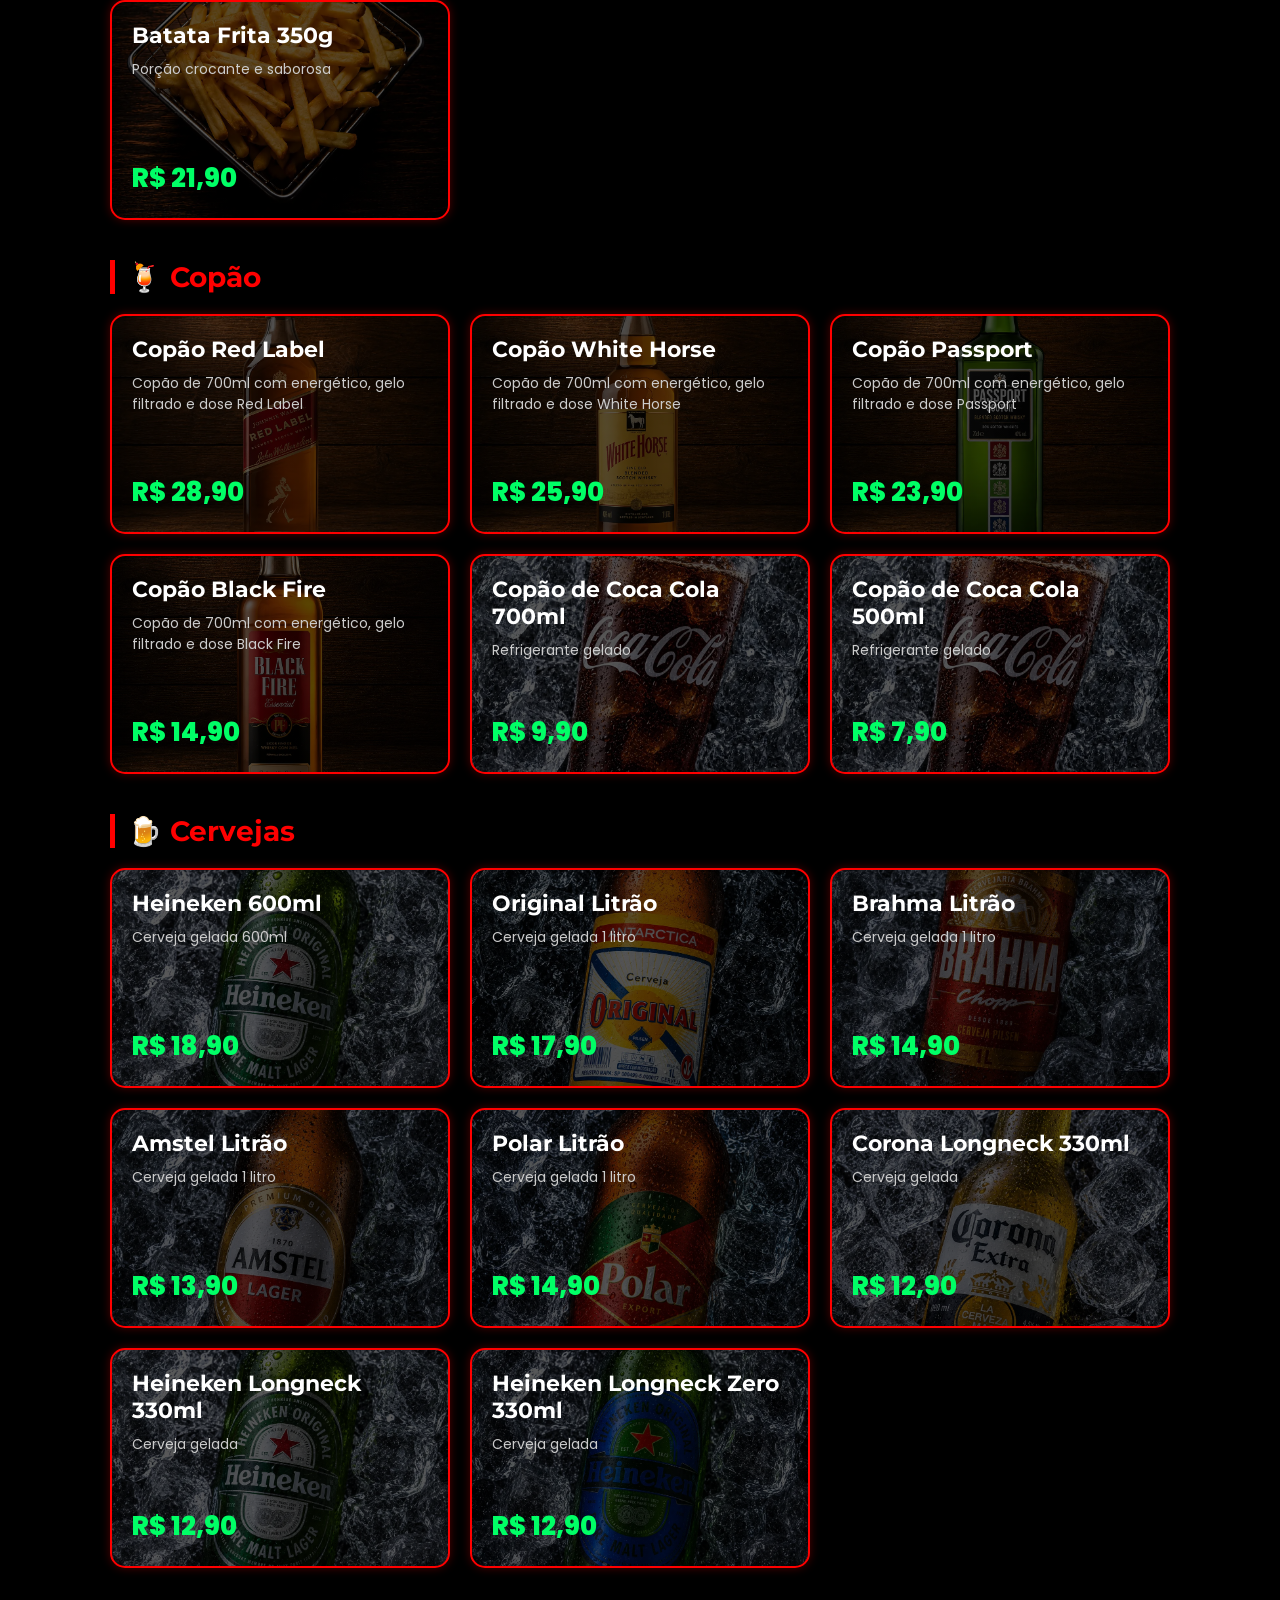
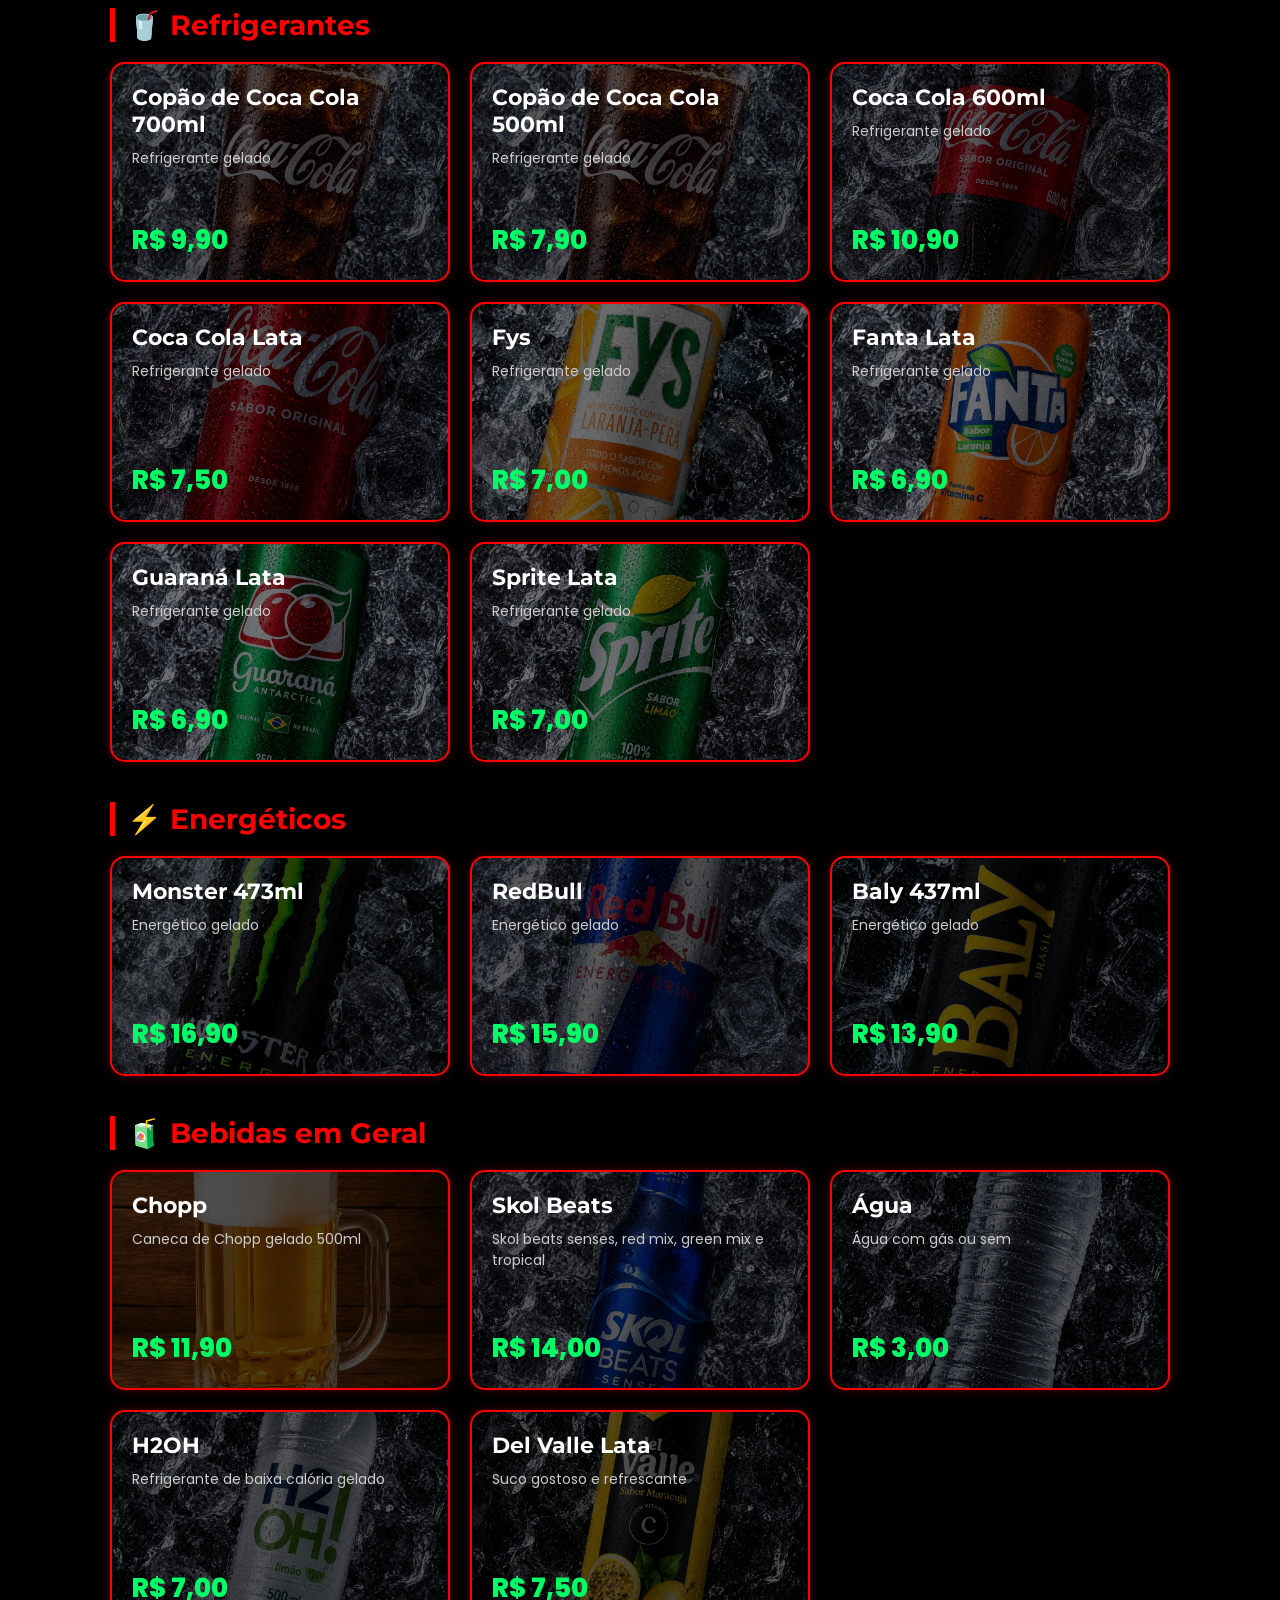
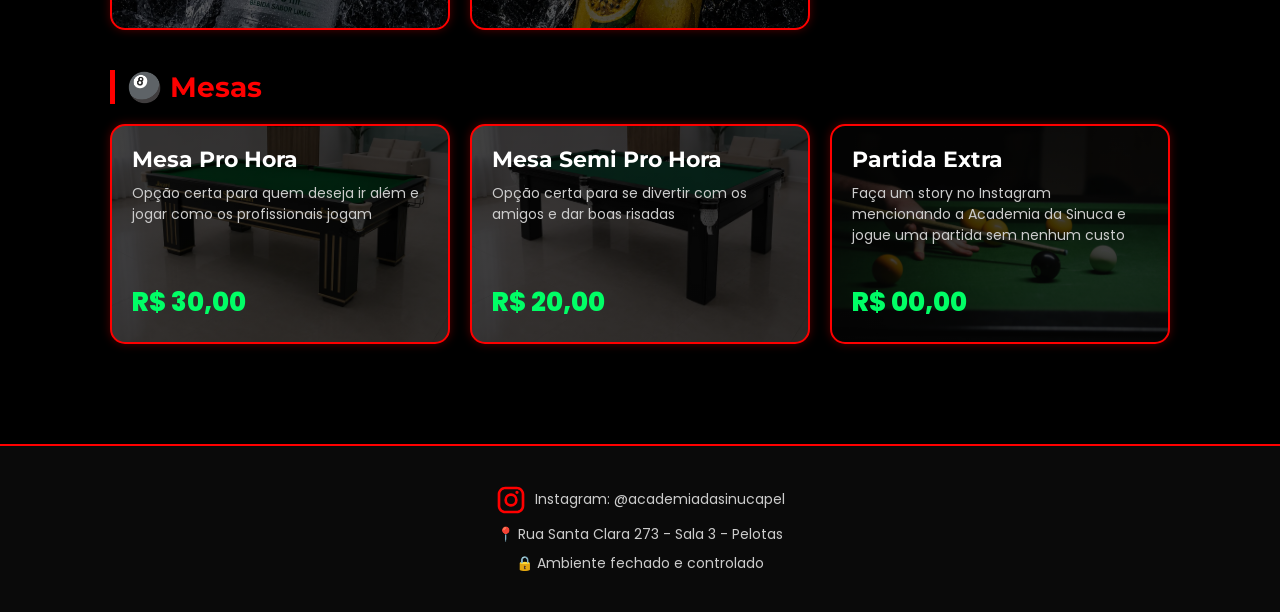
==== commit c8eee858: "Update index.html" ====
--- a/index.html
+++ b/index.html
@@ -151,11 +151,11 @@
           <p>Porção crocante e saborosa</p>
           <div class="preco">R$ 29,90</div>
         </div>
-       <!-- <div class="card pastelzinho">
+       <div class="card pastelzinho">
           <h3>Pastelzinho</h3>
           <p>Pastelzinhos de carne ou goiabada contendo 10 unidades</p>
           <div class="preco">R$ 28,90</div>
-        </div>  -->
+        </div>  
         <div class="card batata-350g">
           <h3>Batata Frita 350g</h3>
           <p>Porção crocante e saborosa</p>
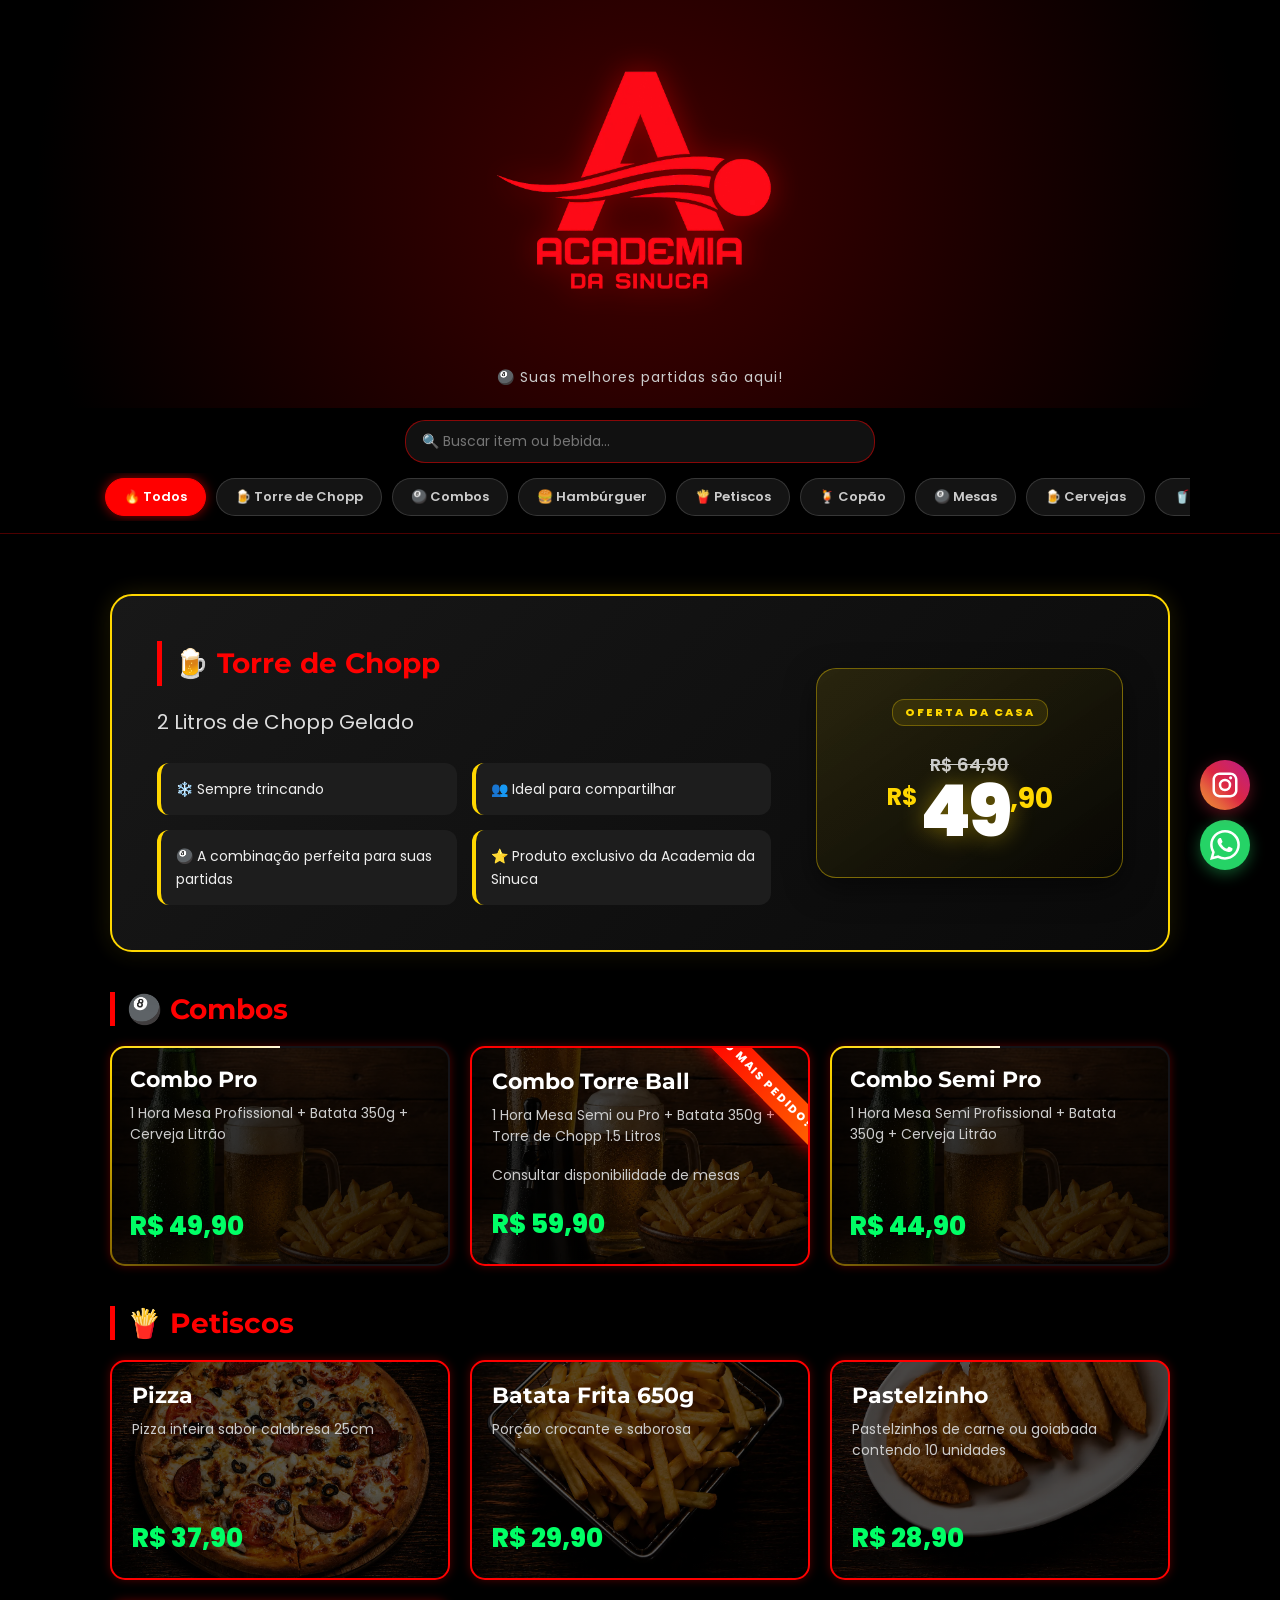
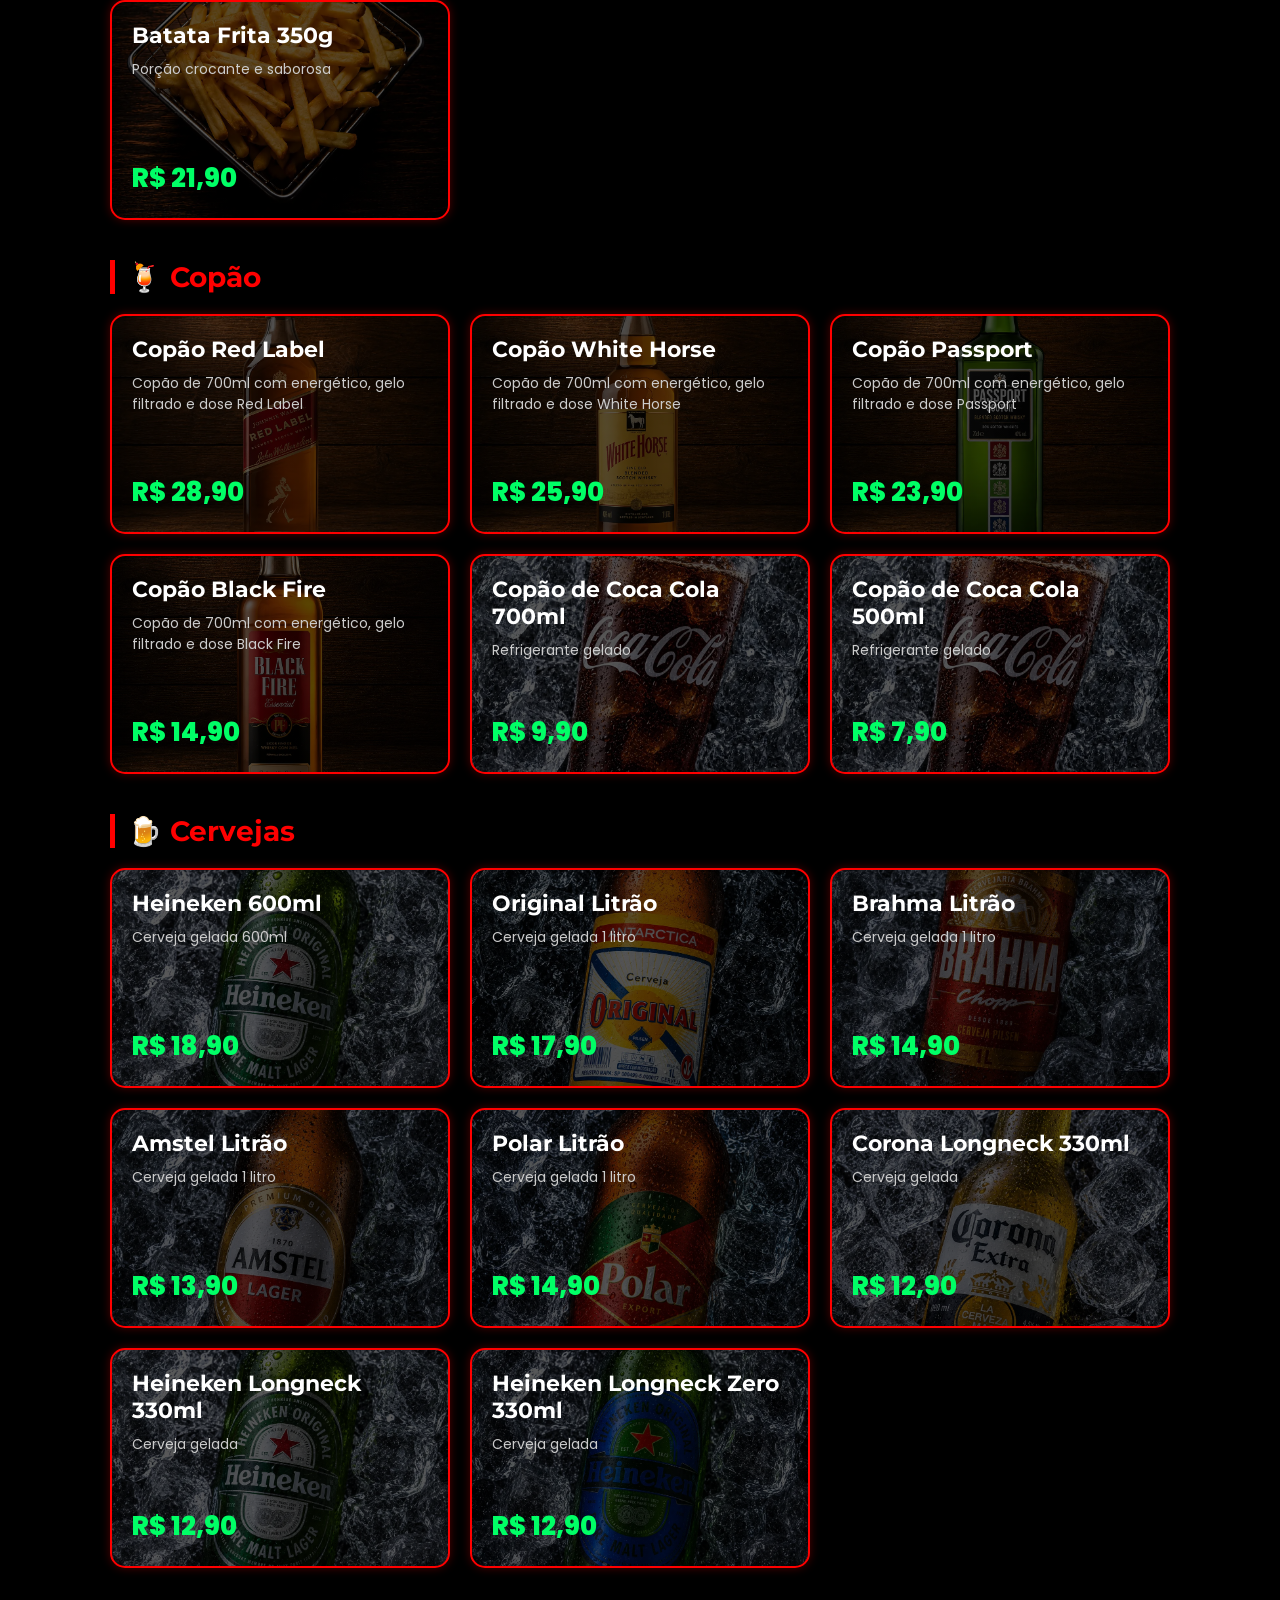
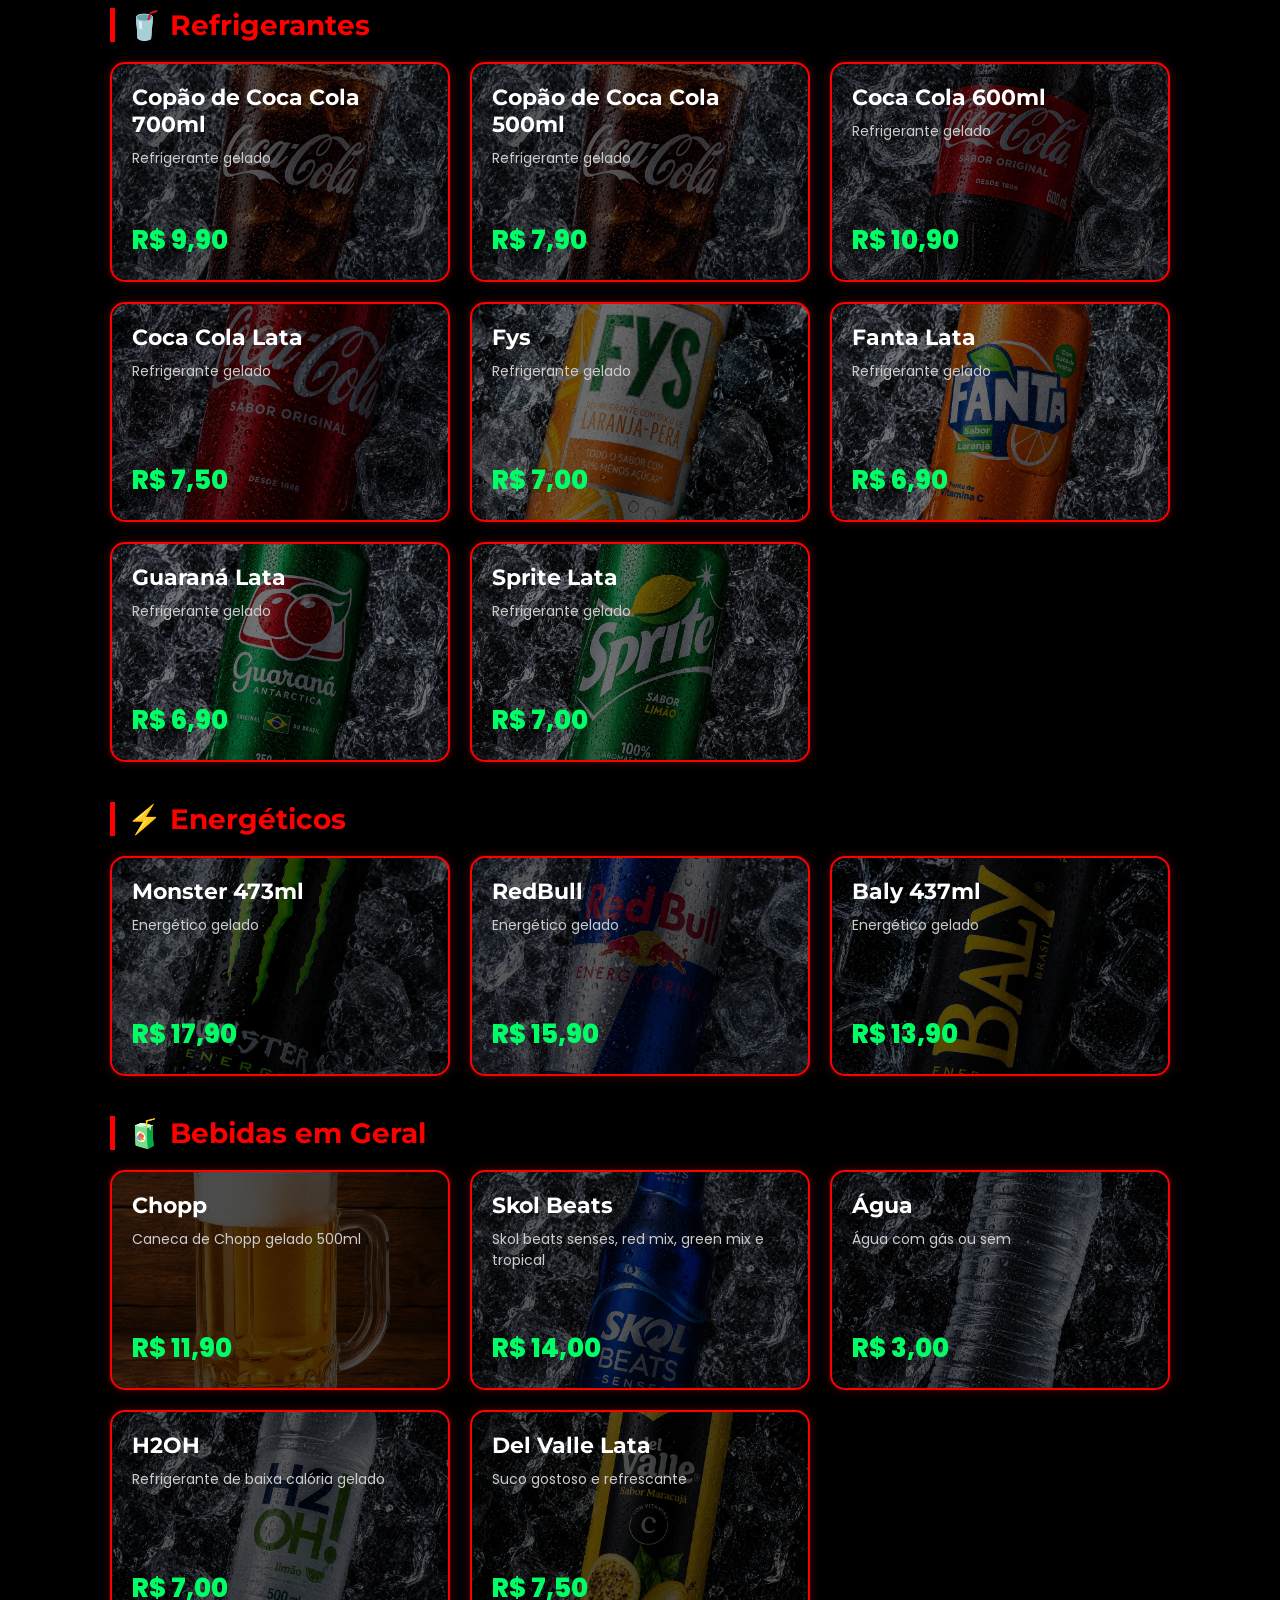
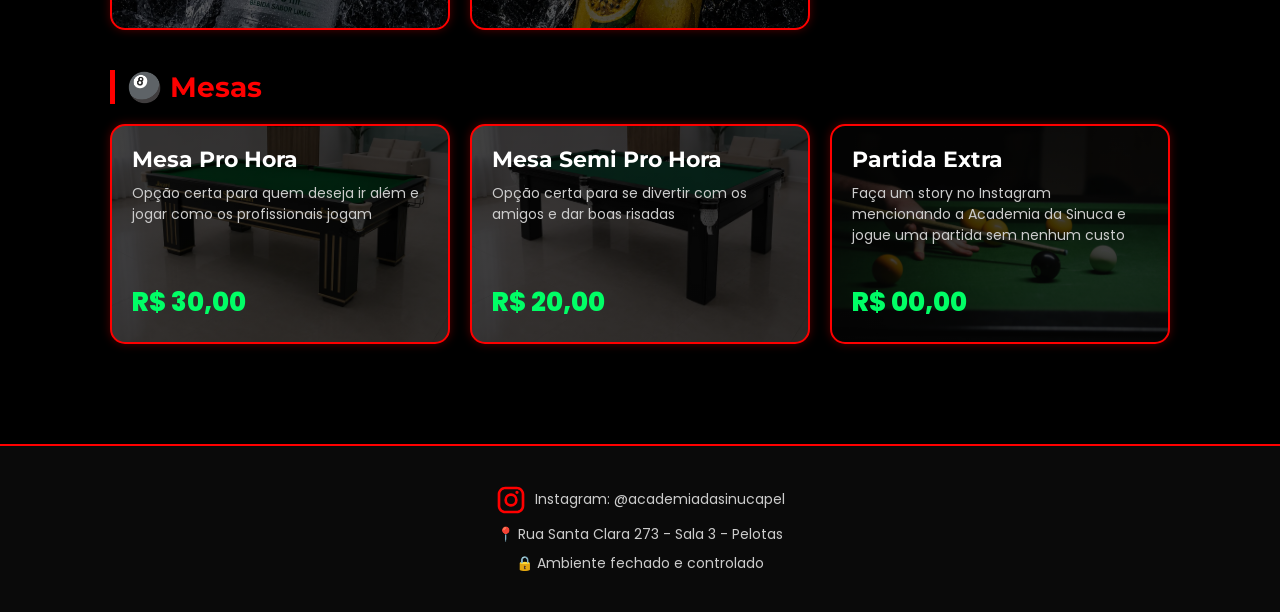
==== commit d5a9662a: "Update index.html" ====
--- a/index.html
+++ b/index.html
@@ -322,7 +322,7 @@
         <div class="card monster">
           <h3>Monster 473ml</h3>
           <p>Energético gelado</p>
-          <div class="preco">R$ 16,90</div>
+          <div class="preco">R$ 17,90</div>
         </div>
         <div class="card redbull">
           <h3>RedBull</h3>
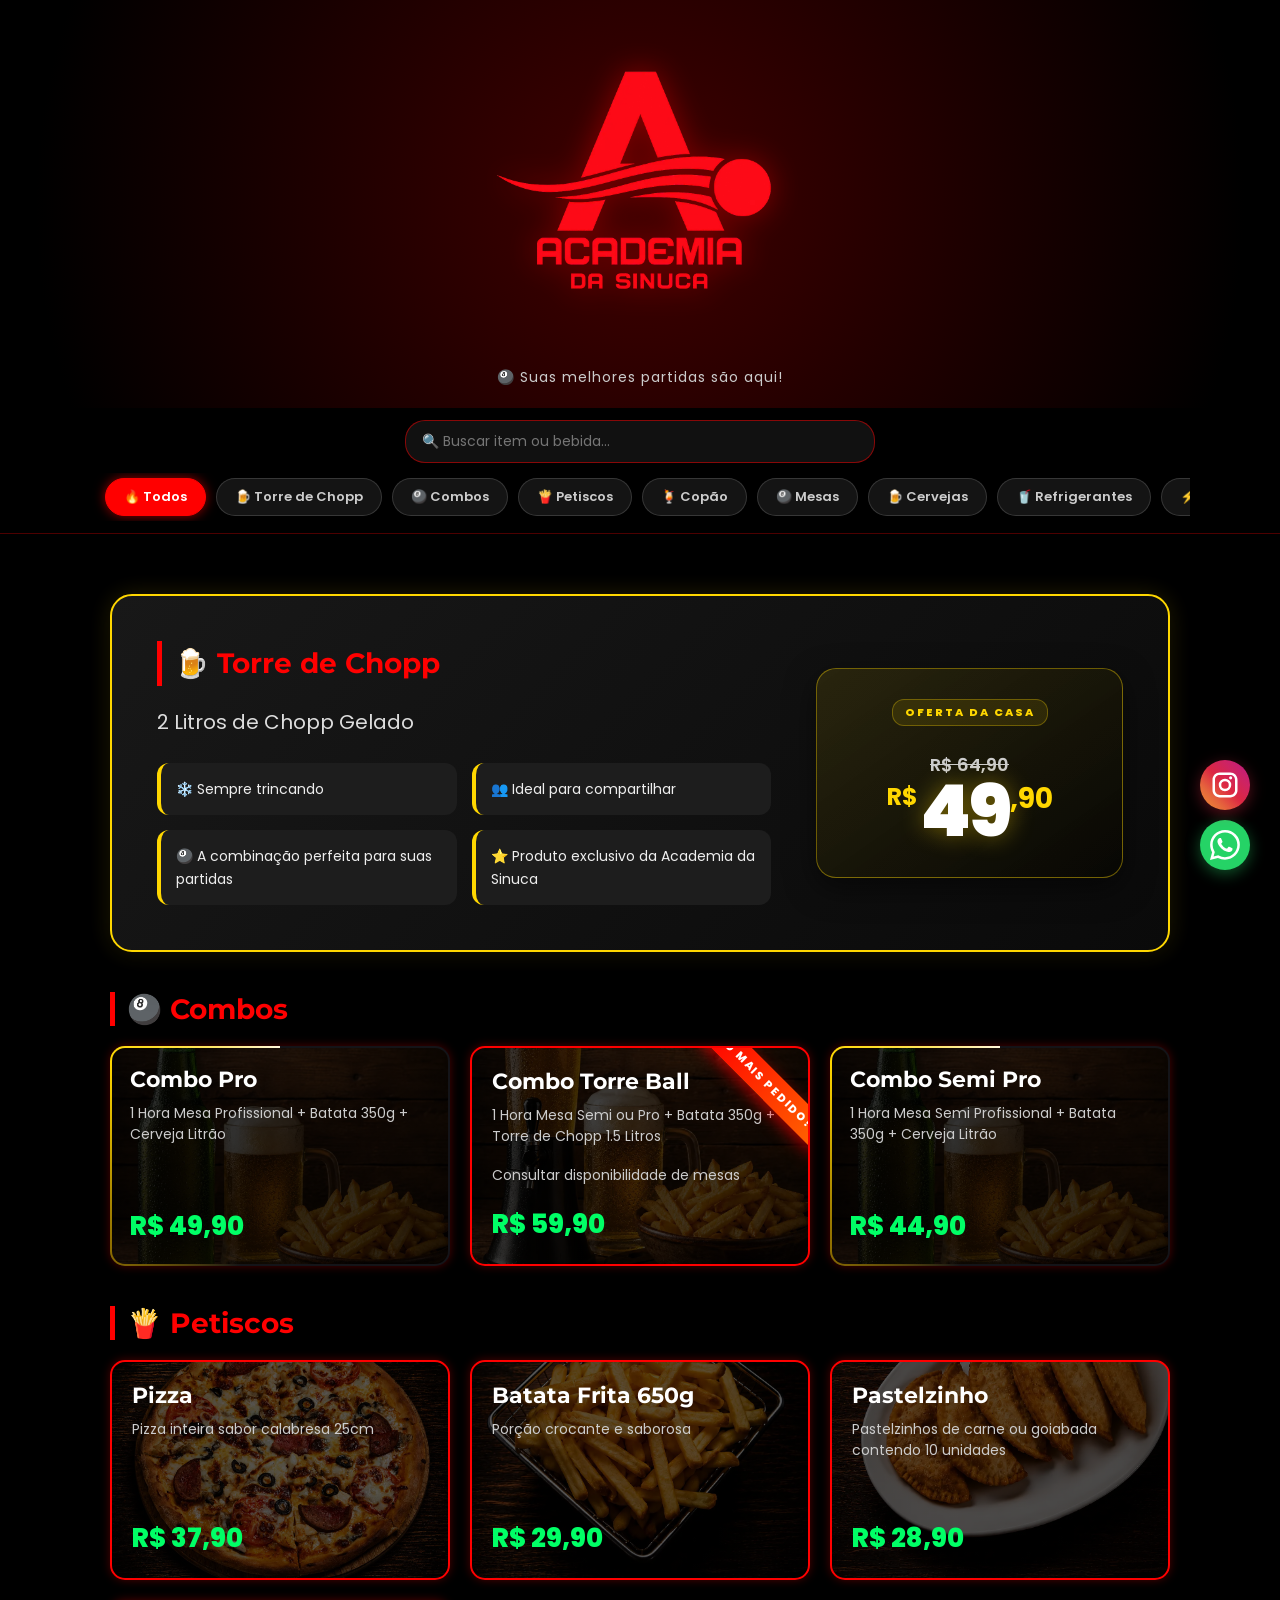
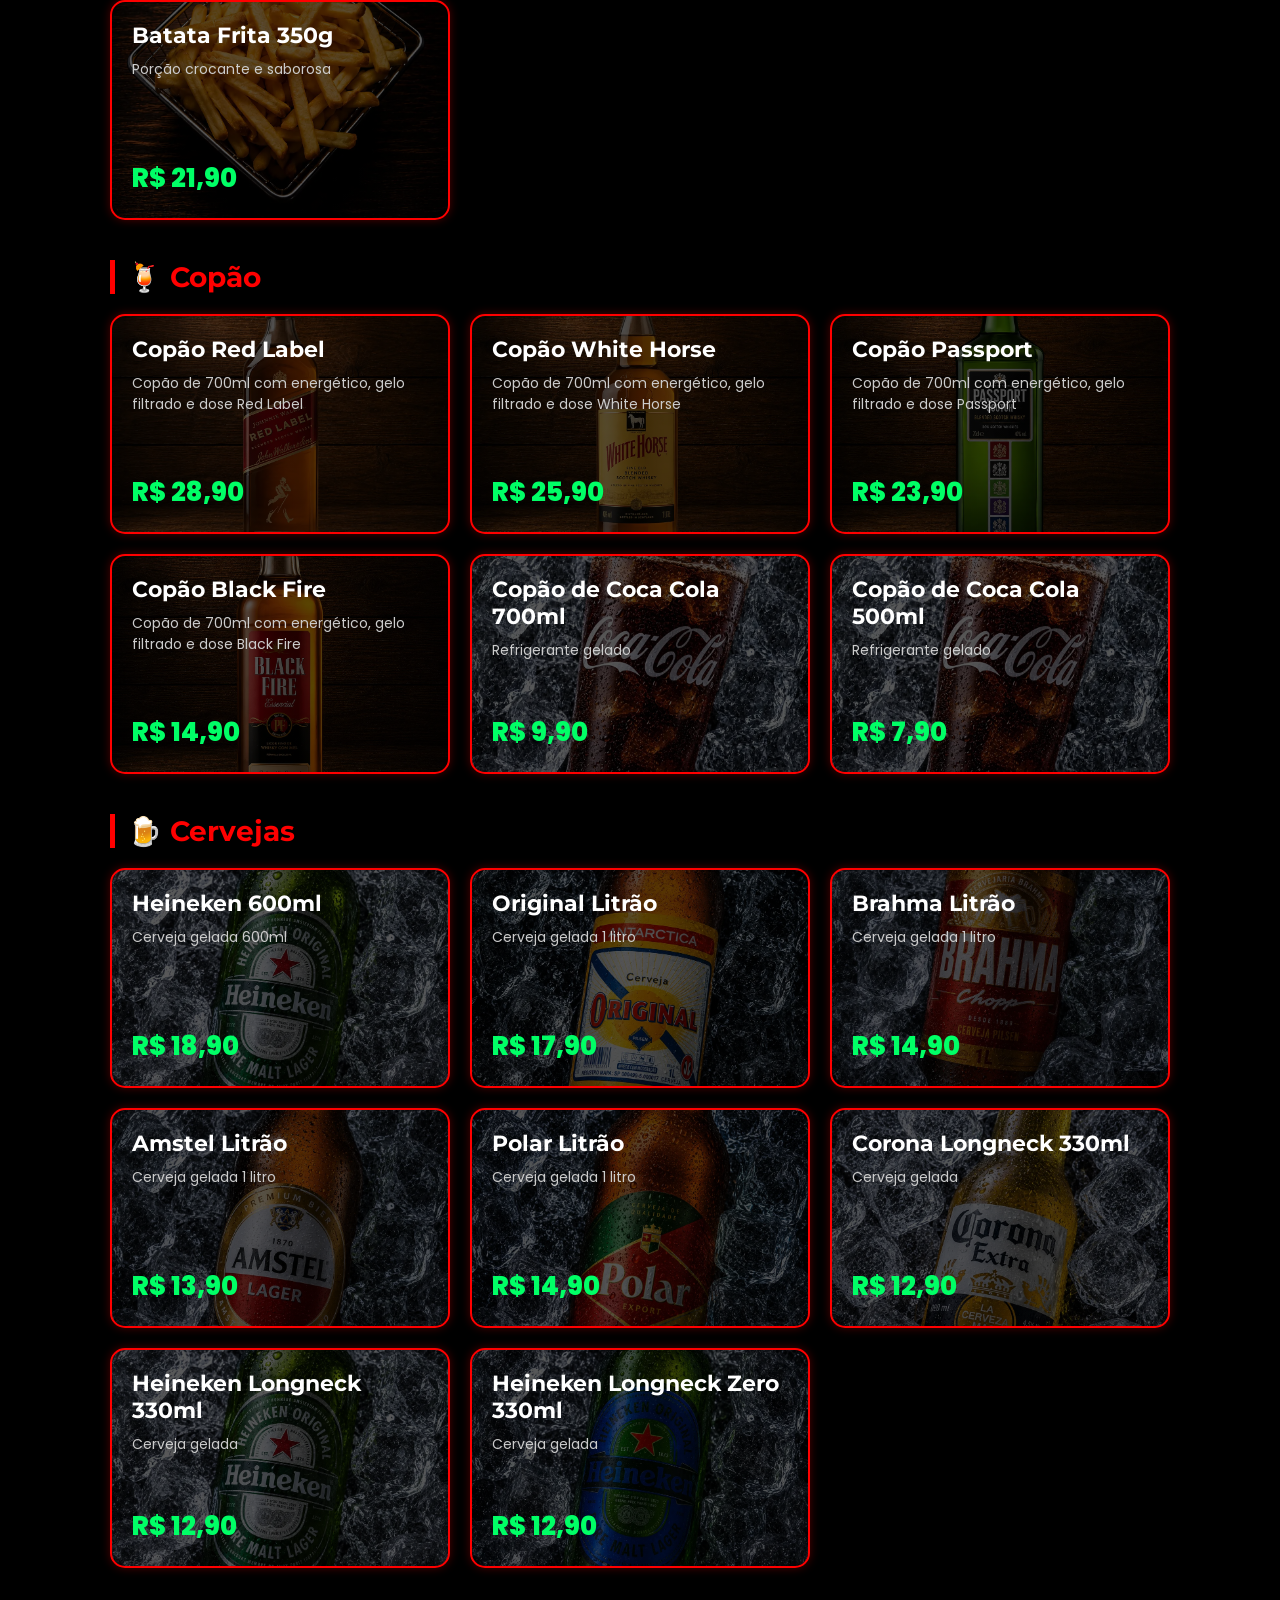
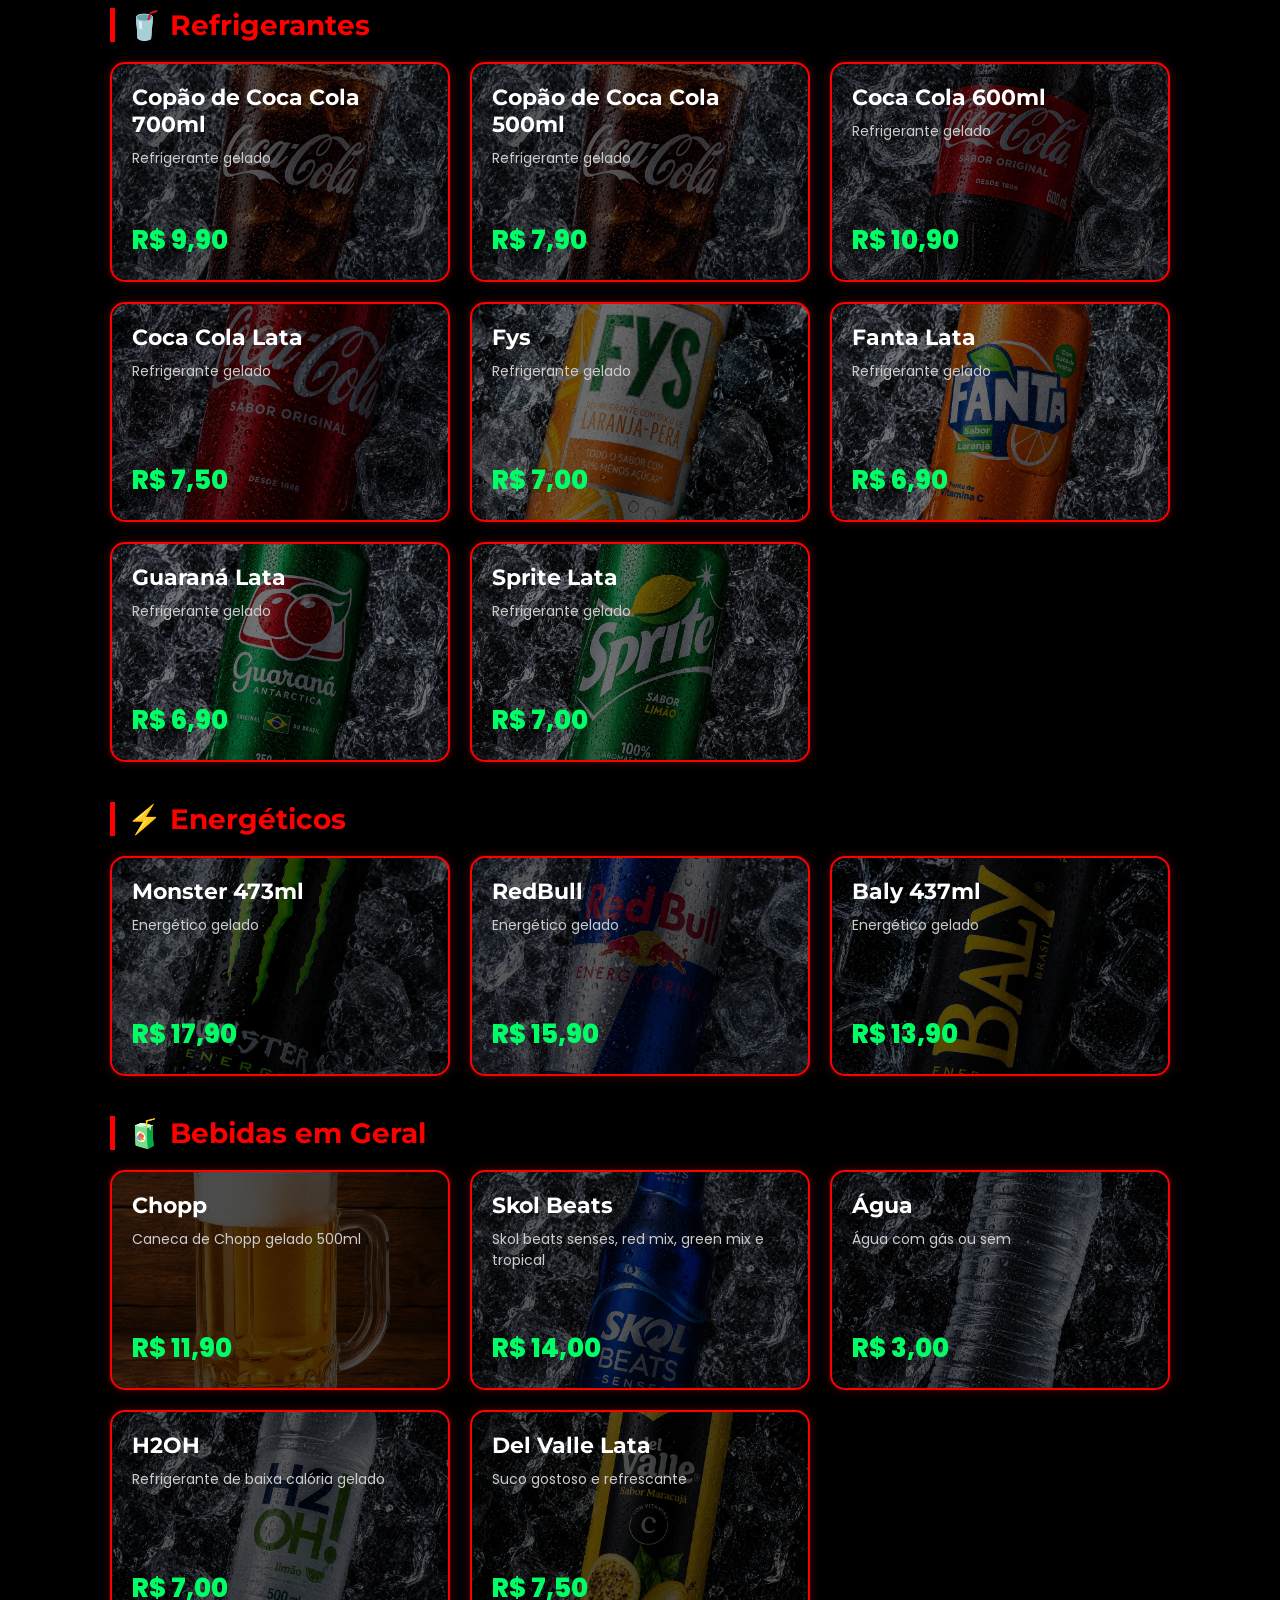
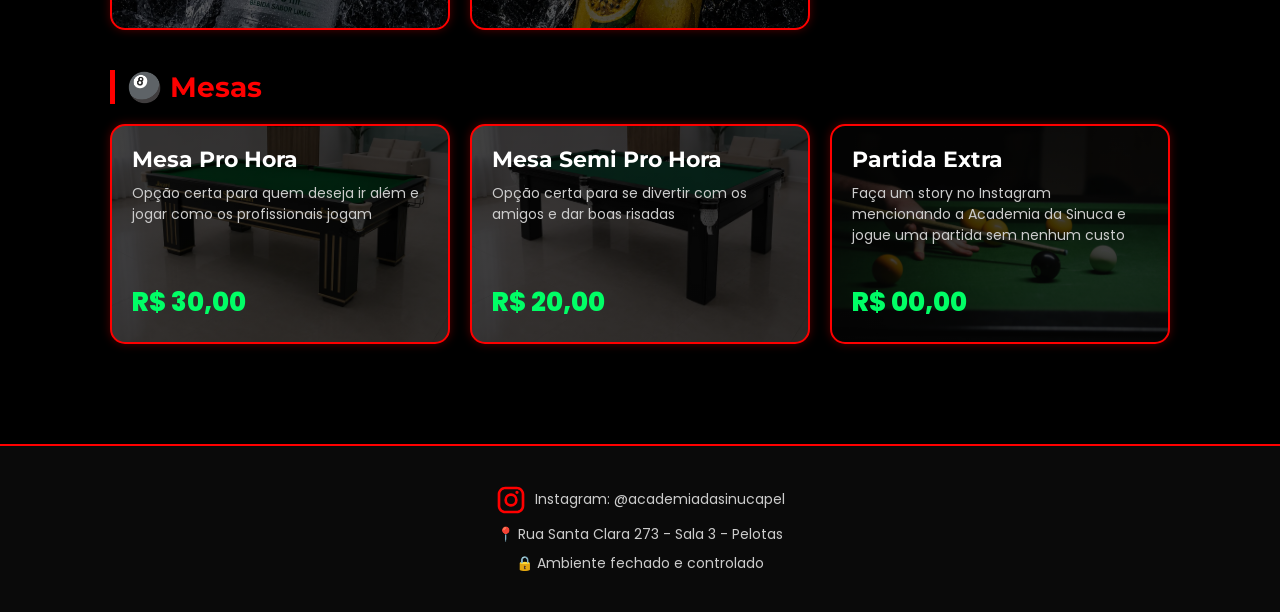
==== commit 5b4799d1: "Update index.html" ====
--- a/index.html
+++ b/index.html
@@ -35,7 +35,7 @@
       <button class="nav-btn active" onclick="filtrarCategoria('todas', this)">🔥 Todos</button>
       <button class="nav-btn" onclick="filtrarCategoria('cat-torre', this)">🍺 Torre de Chopp</button>
       <button class="nav-btn" onclick="filtrarCategoria('cat-combos', this)">🎱 Combos</button>
-      <button class="nav-btn" onclick="filtrarCategoria('cat-hamburguer', this)">🍔 Hambúrguer</button>
+      <!-- <button class="nav-btn" onclick="filtrarCategoria('cat-hamburguer', this)">🍔 Hambúrguer</button> -->
       <button class="nav-btn" onclick="filtrarCategoria('cat-petiscos', this)">🍟 Petiscos</button>
       <button class="nav-btn" onclick="filtrarCategoria('cat-copao', this)">🍹 Copão</button>
       <button class="nav-btn" onclick="filtrarCategoria('cat-mesas', this)">🎱 Mesas</button>
